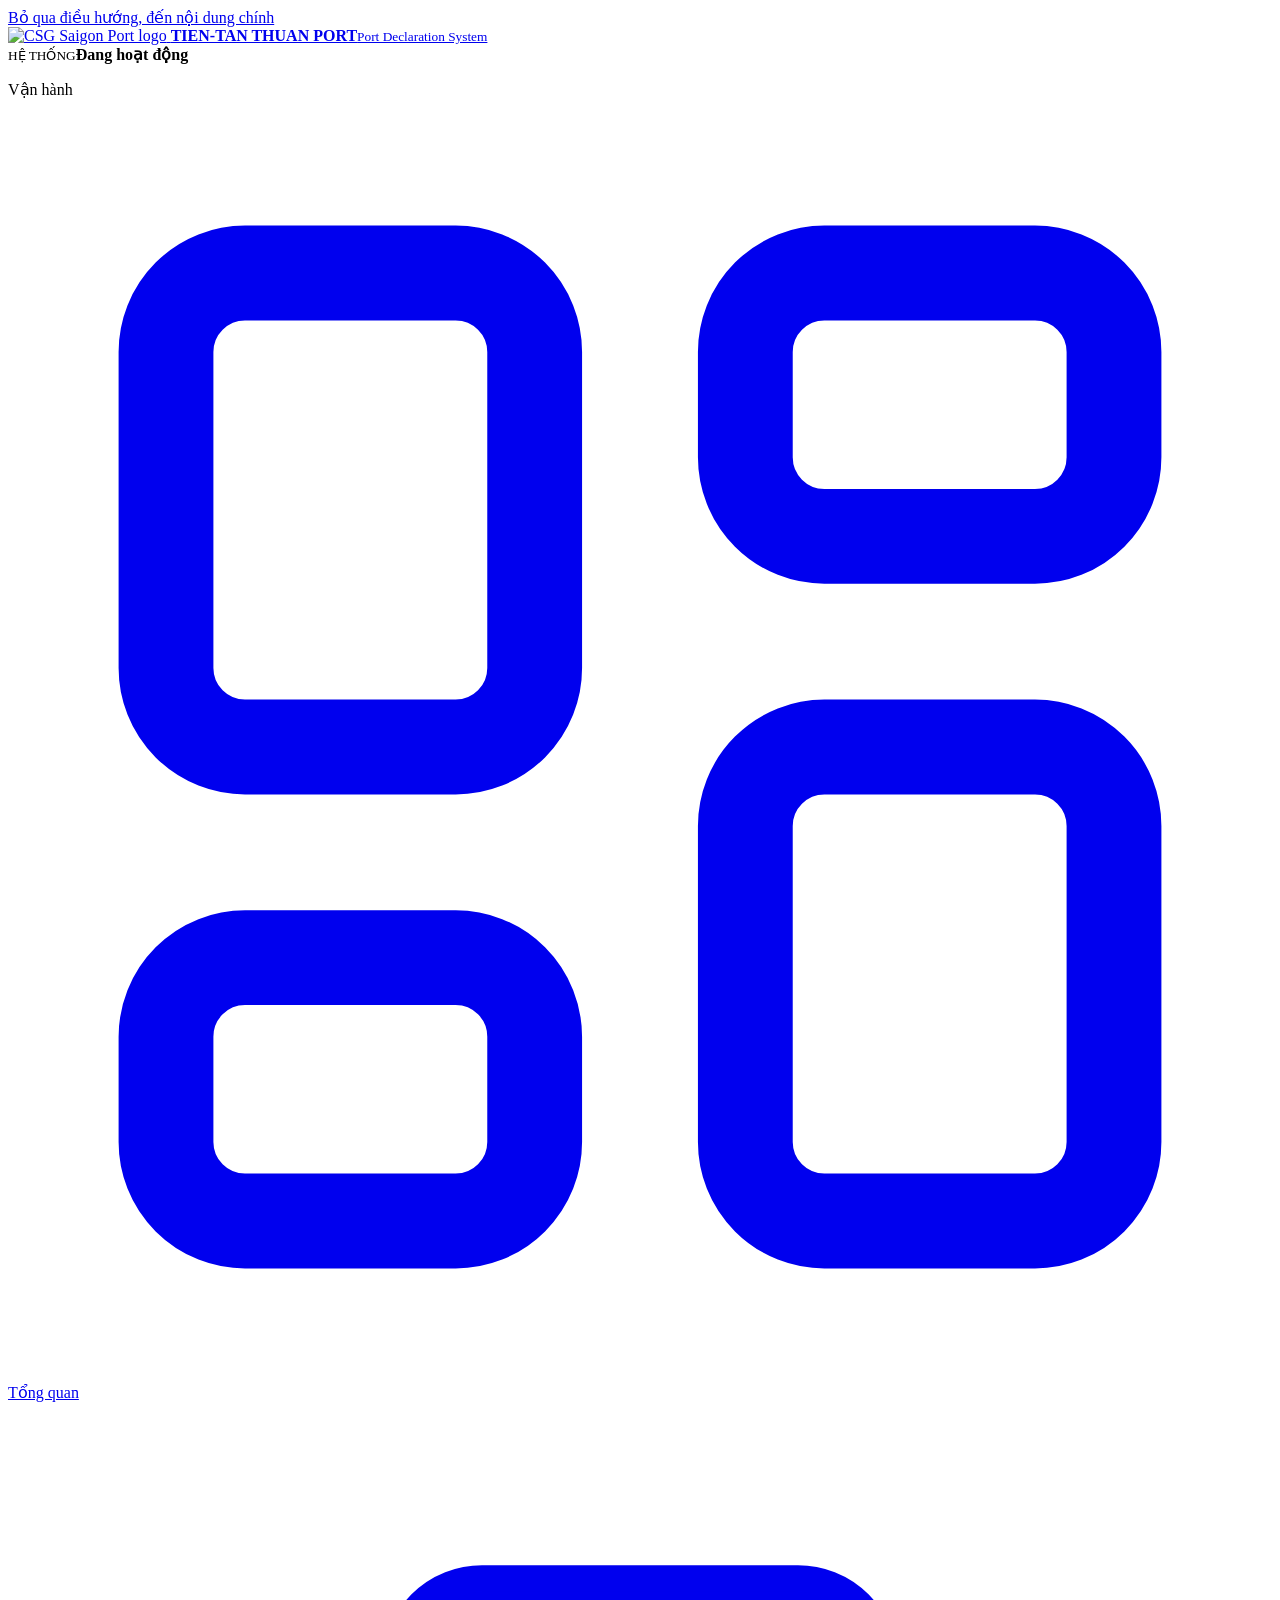
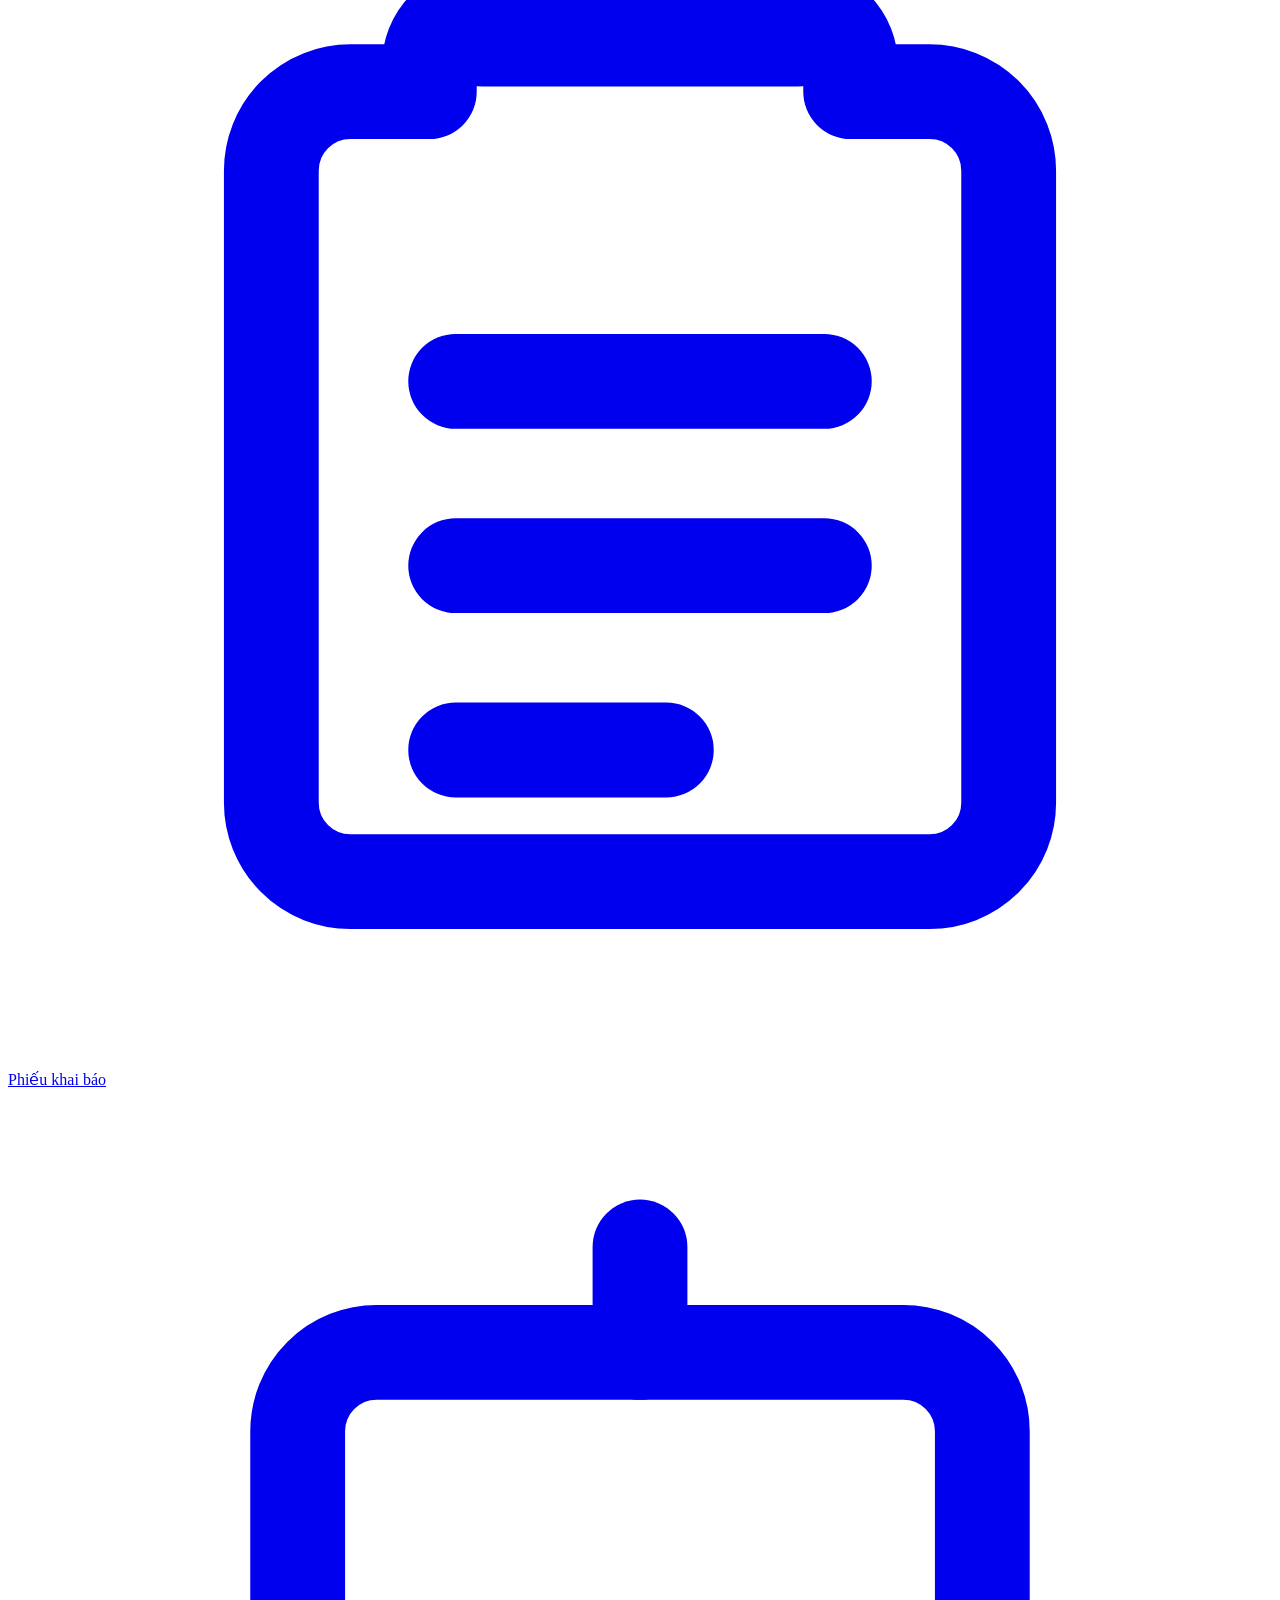
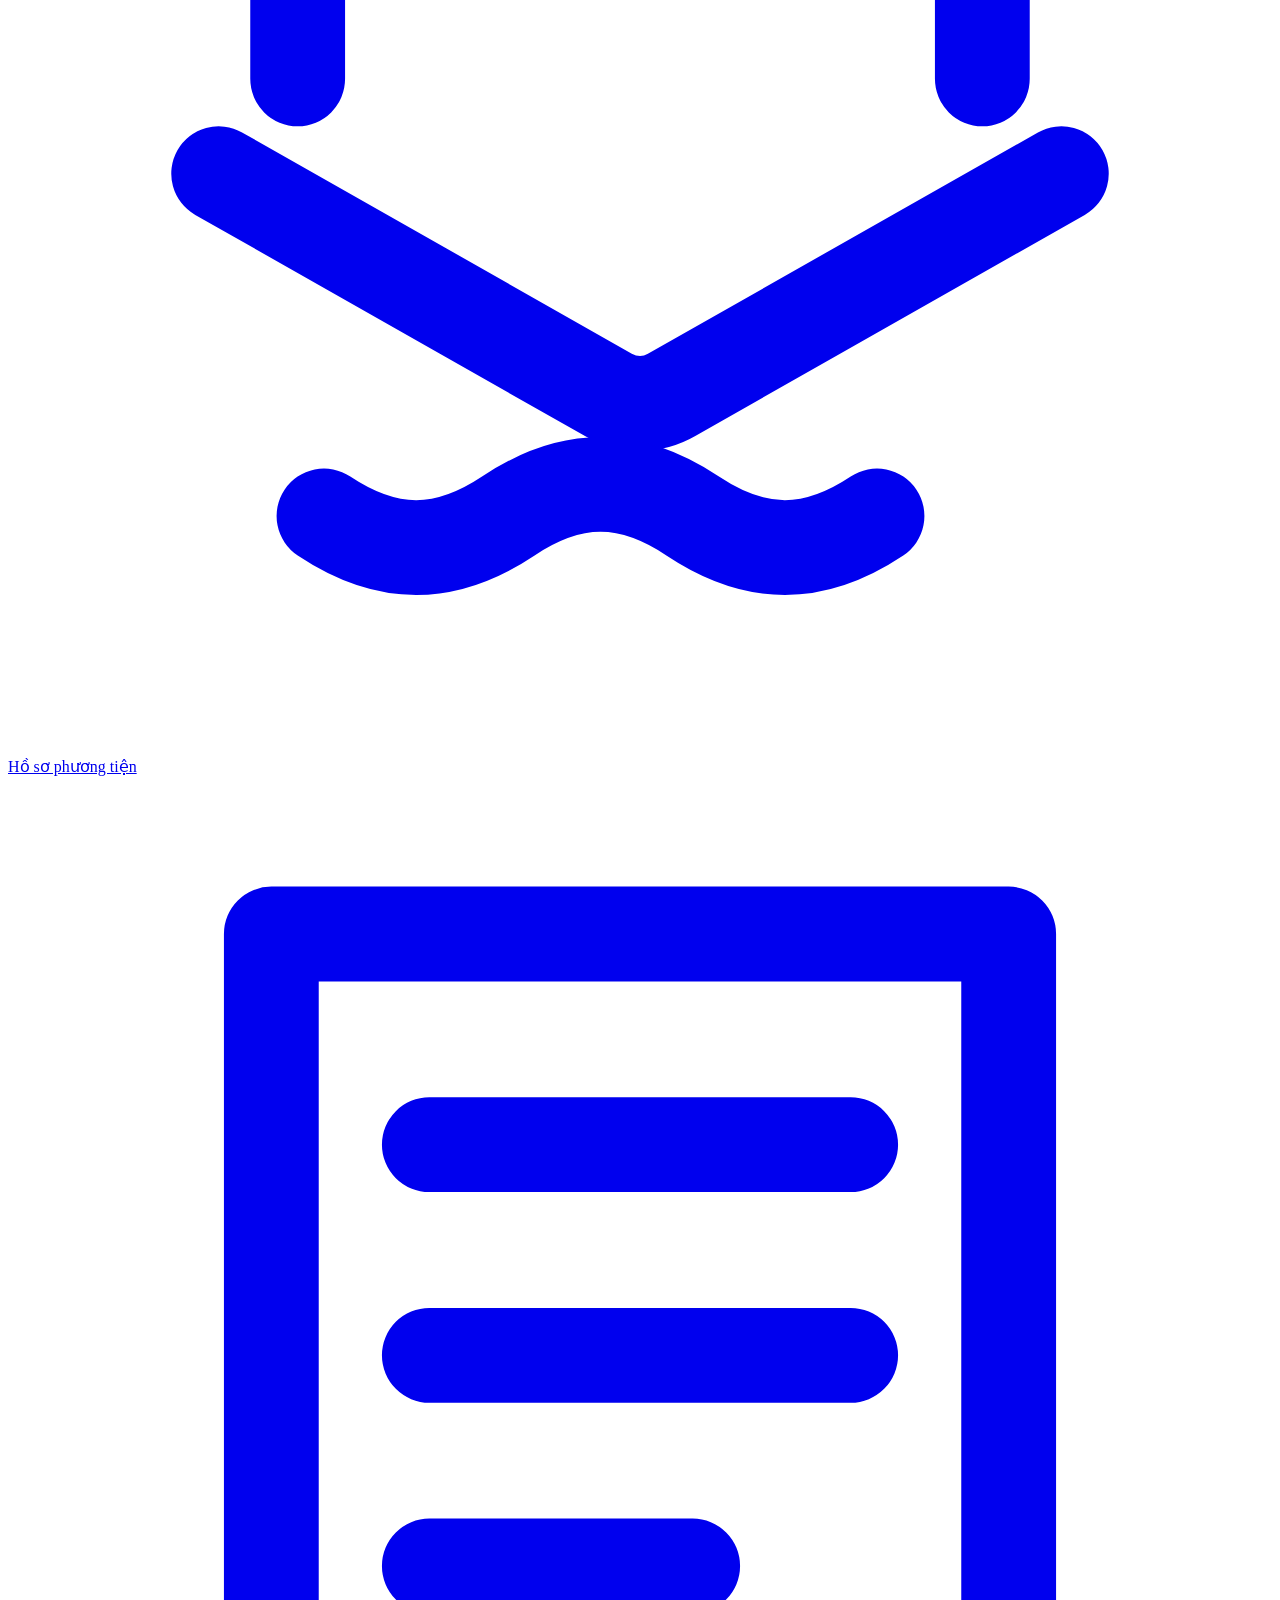
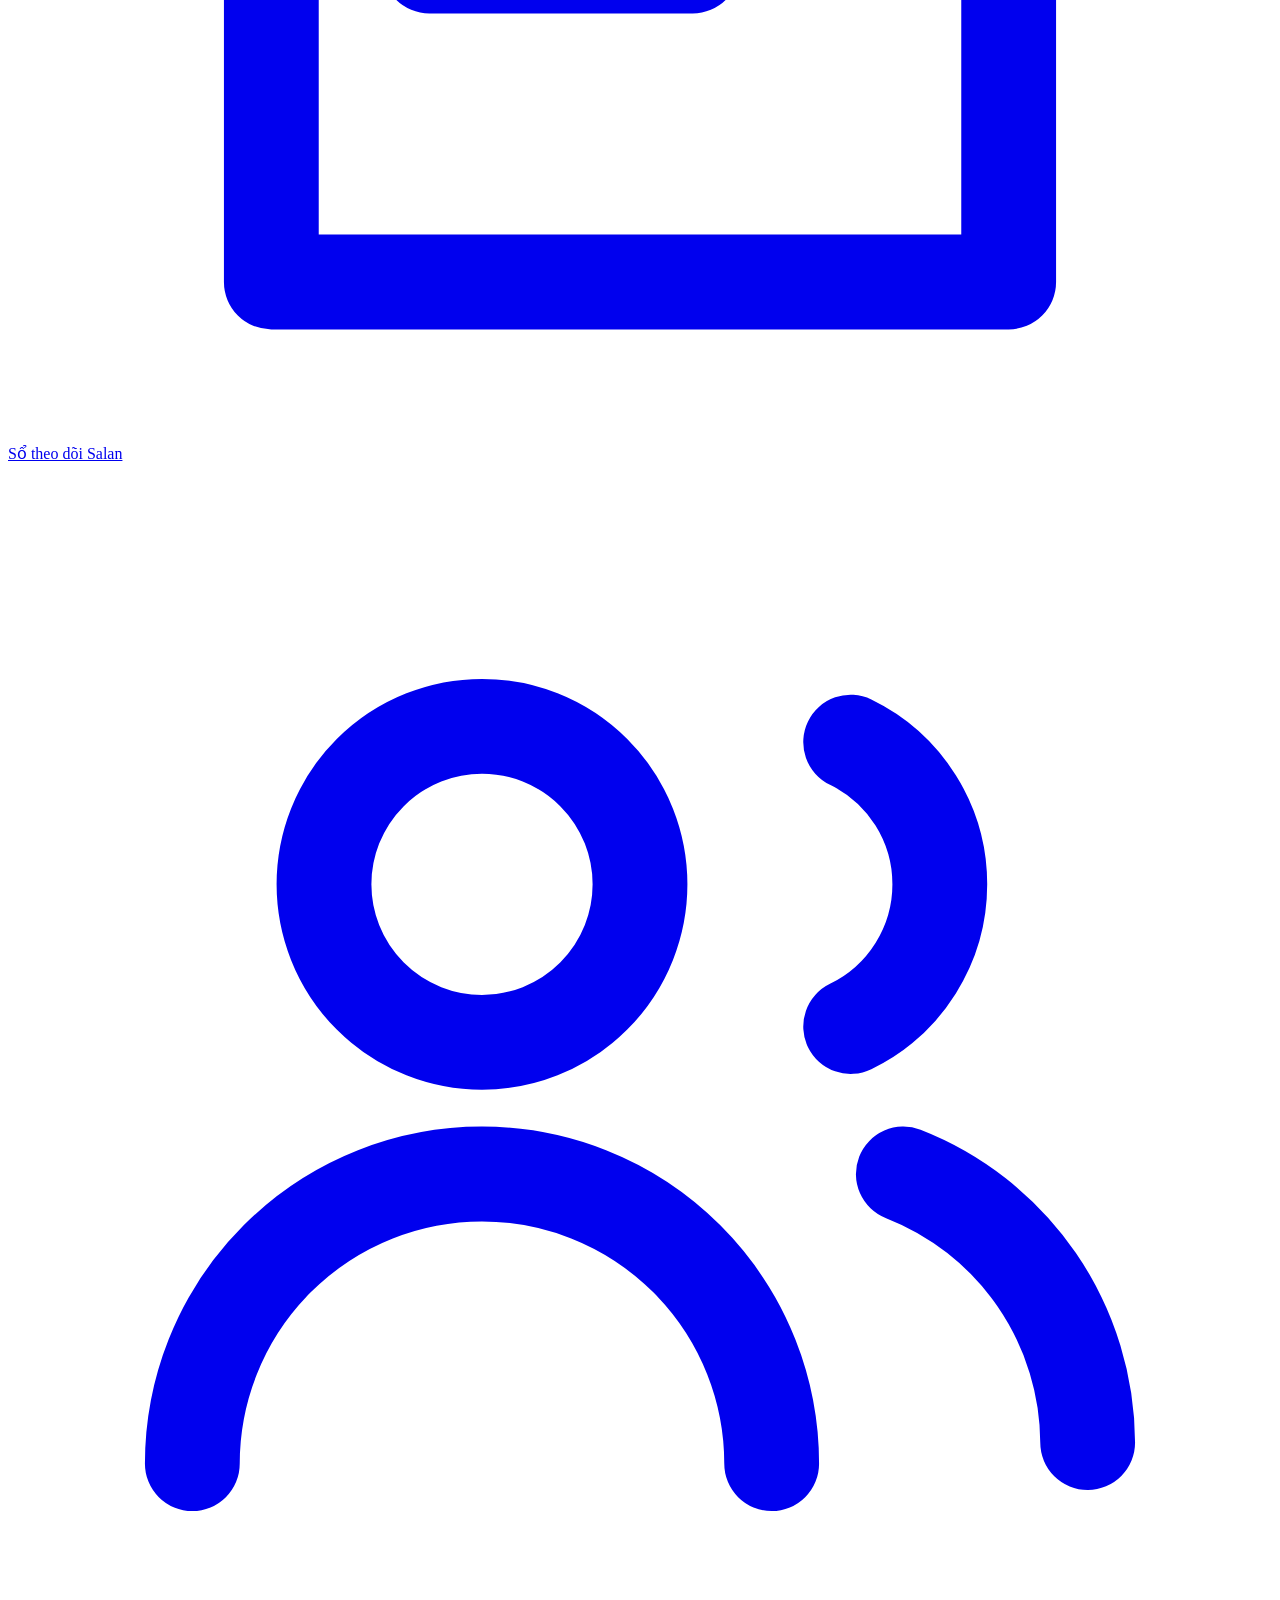
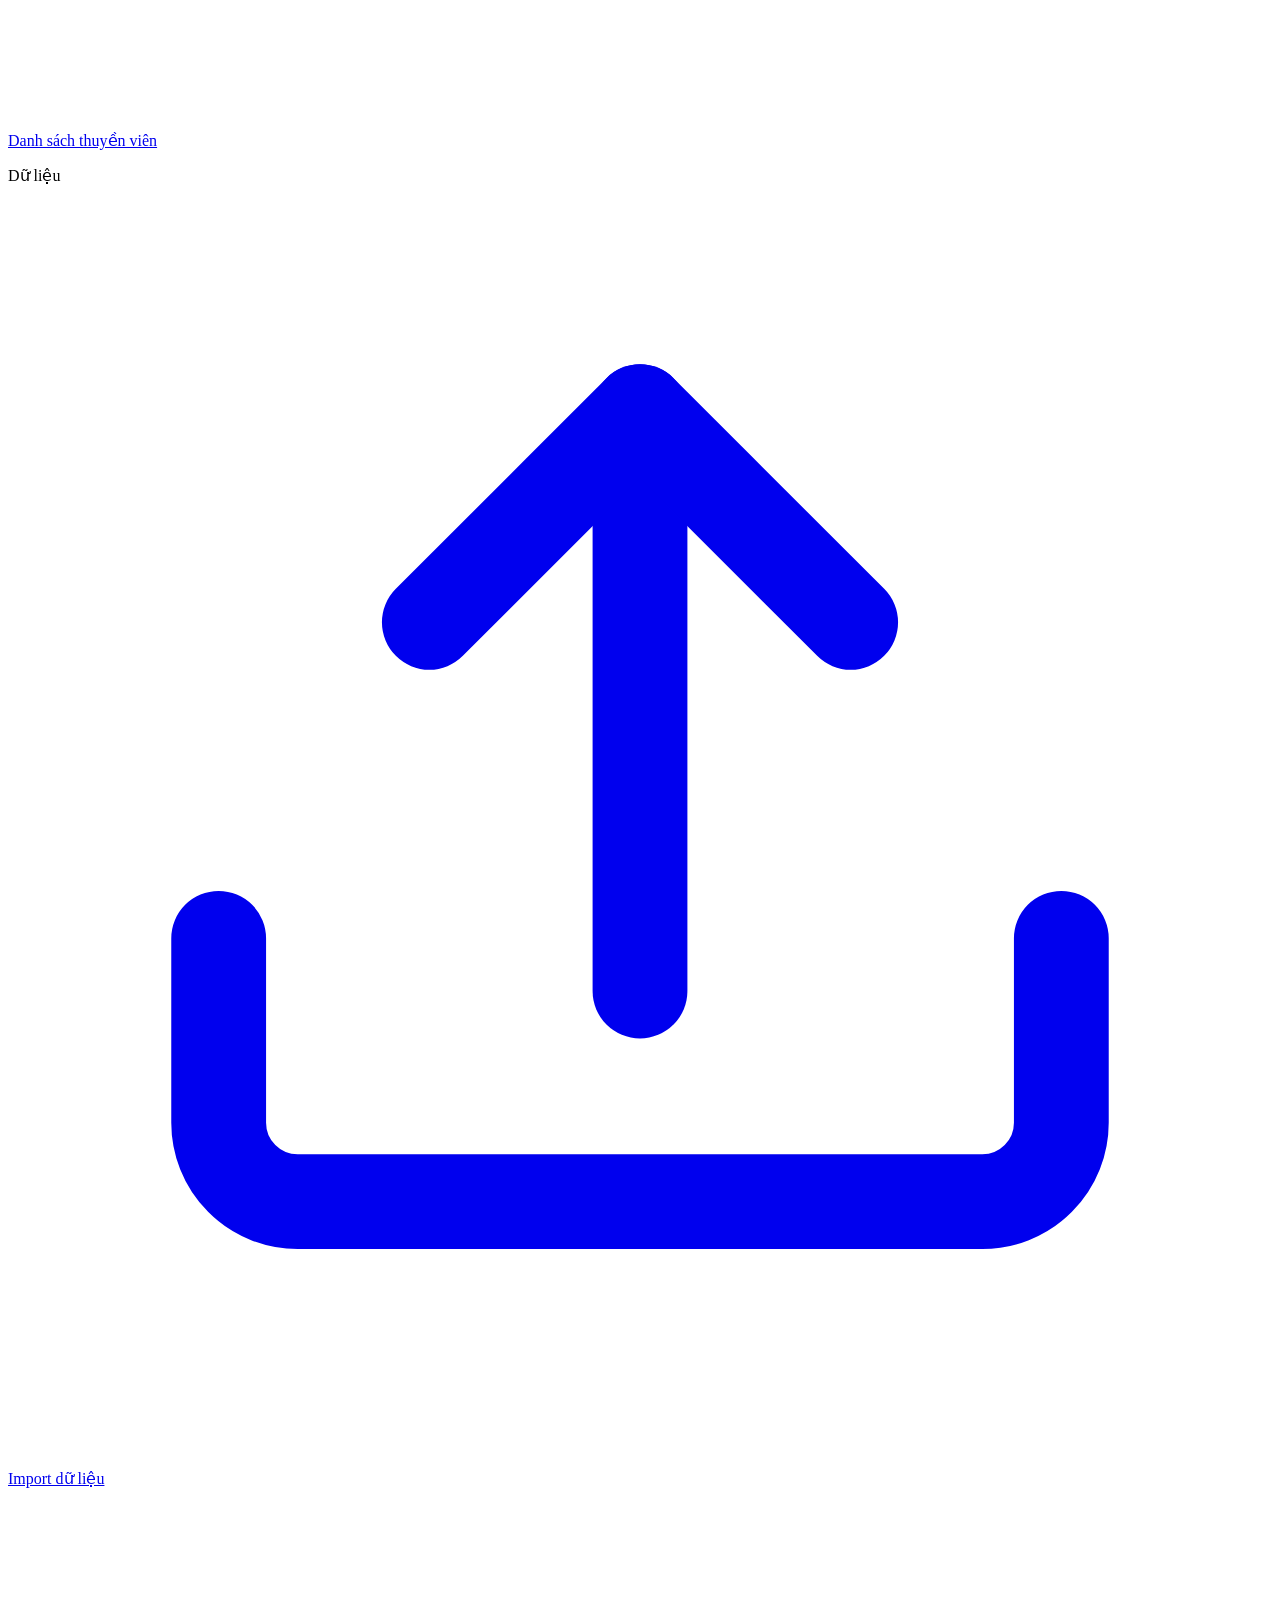
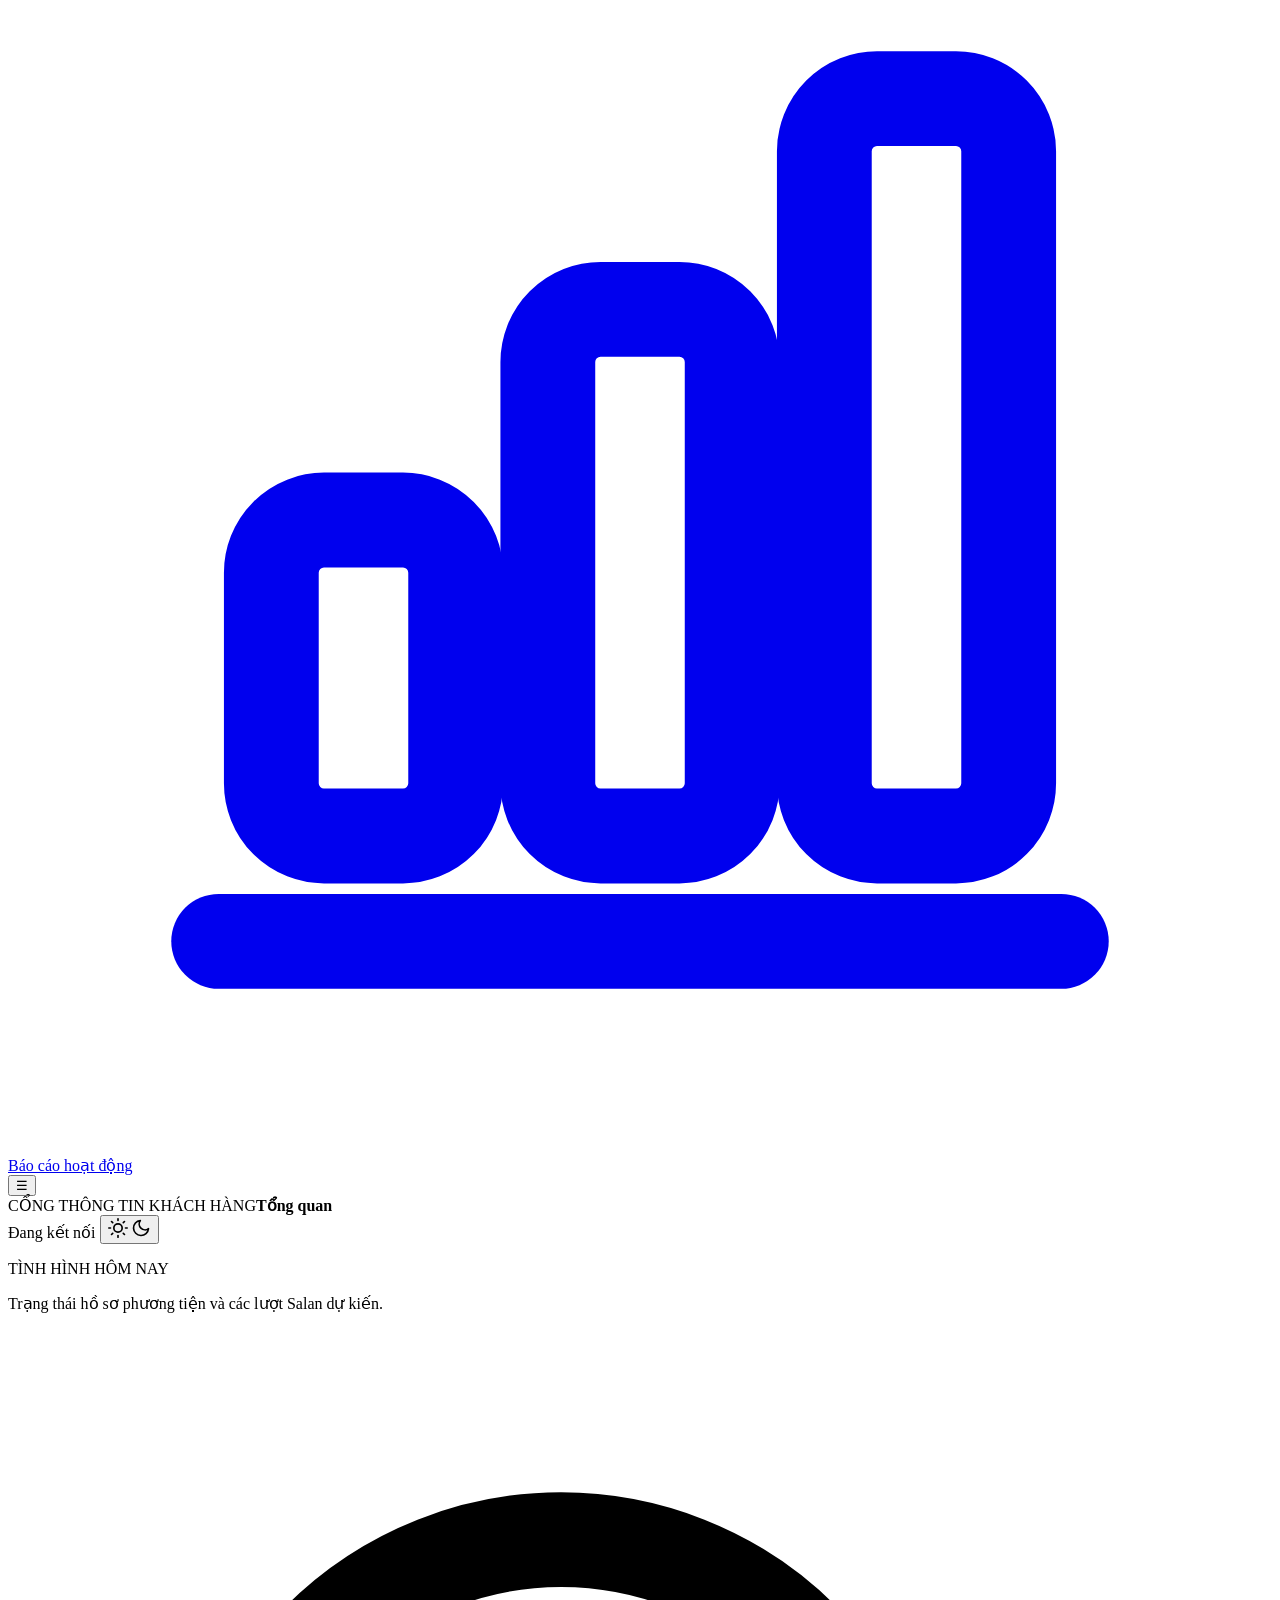
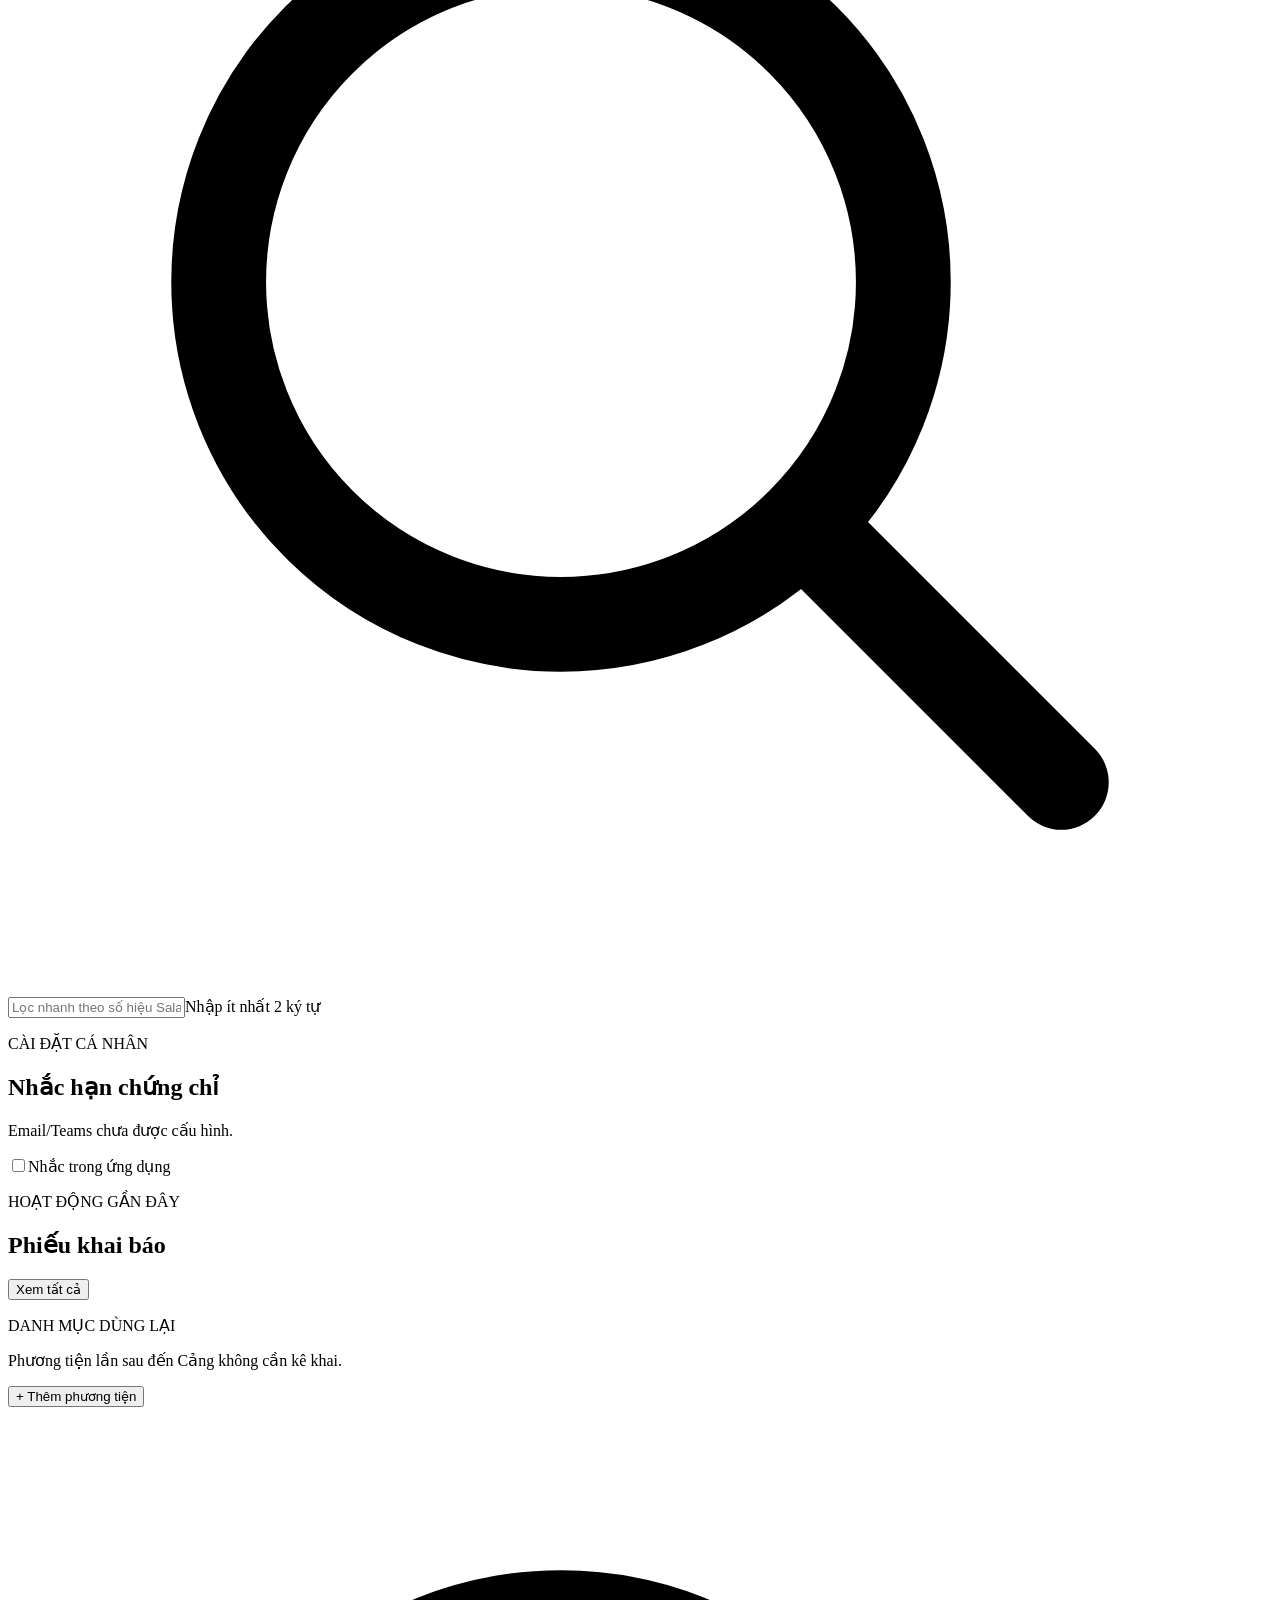
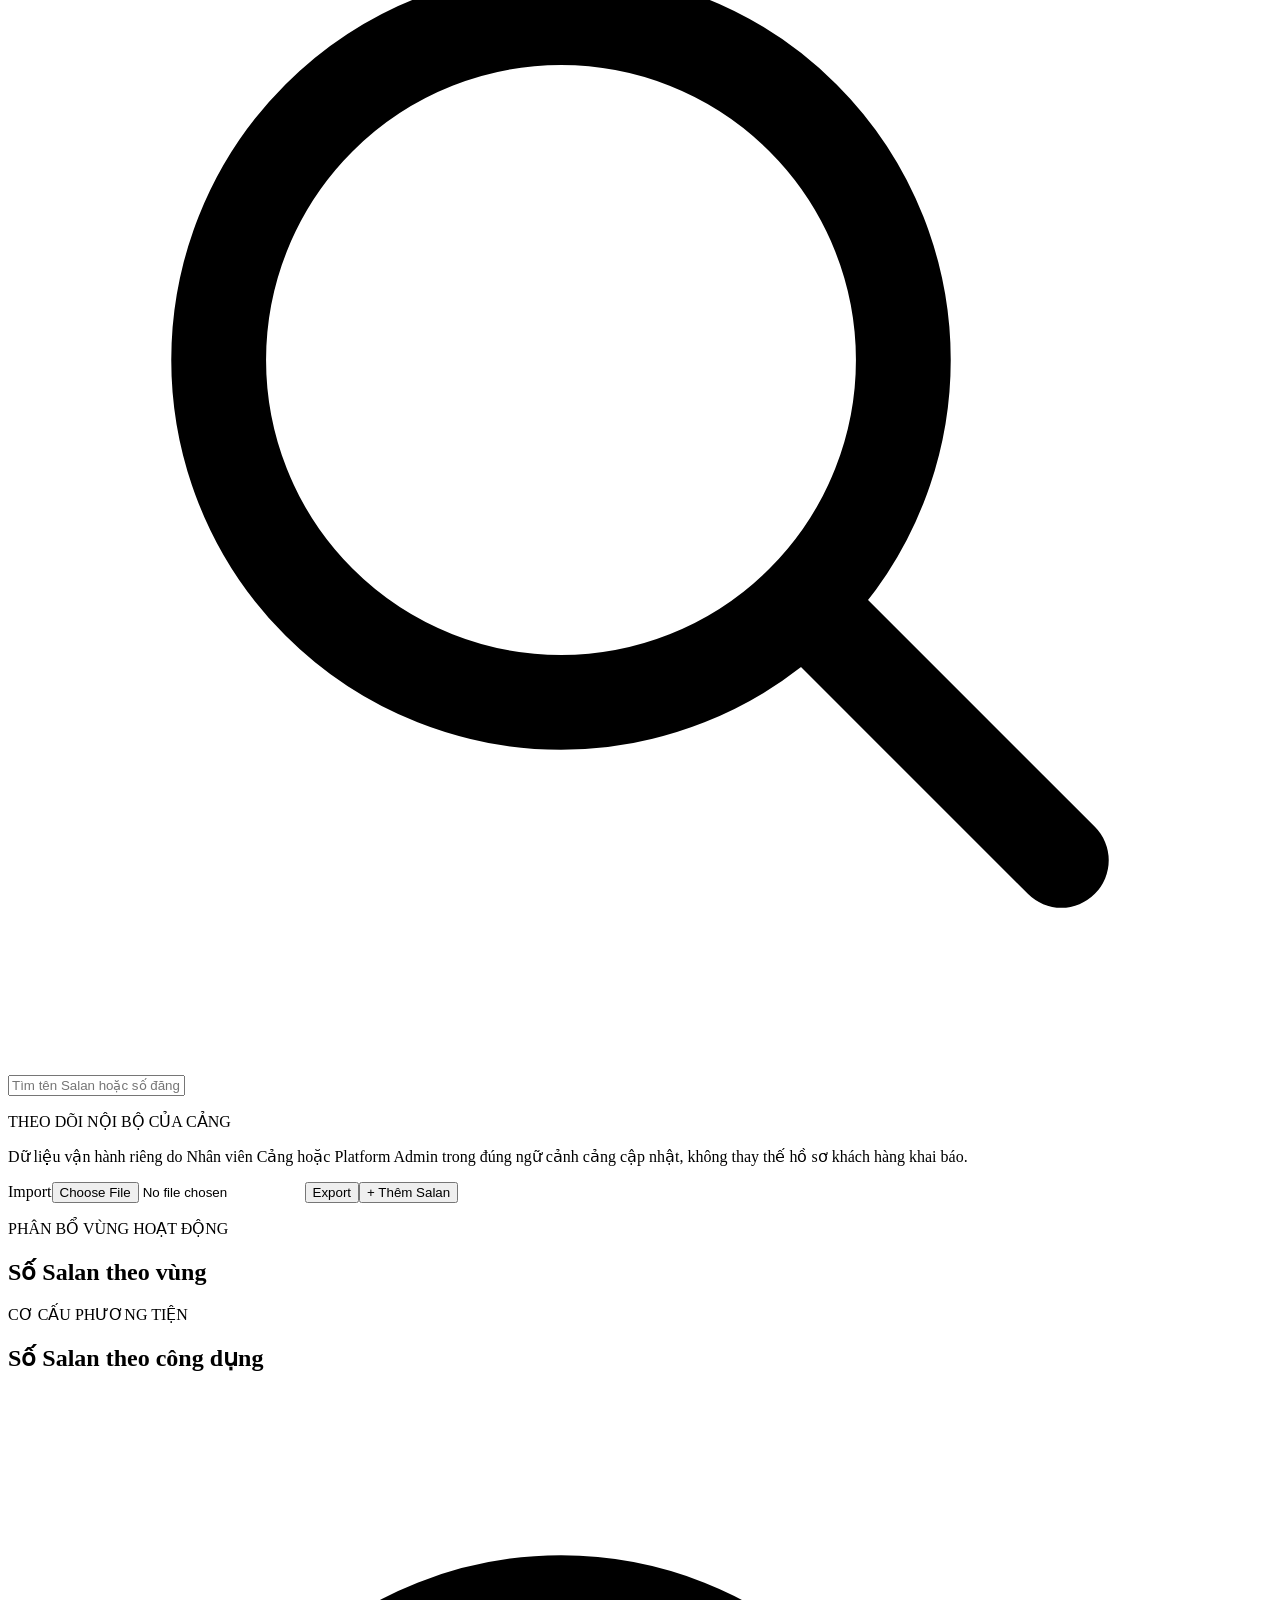
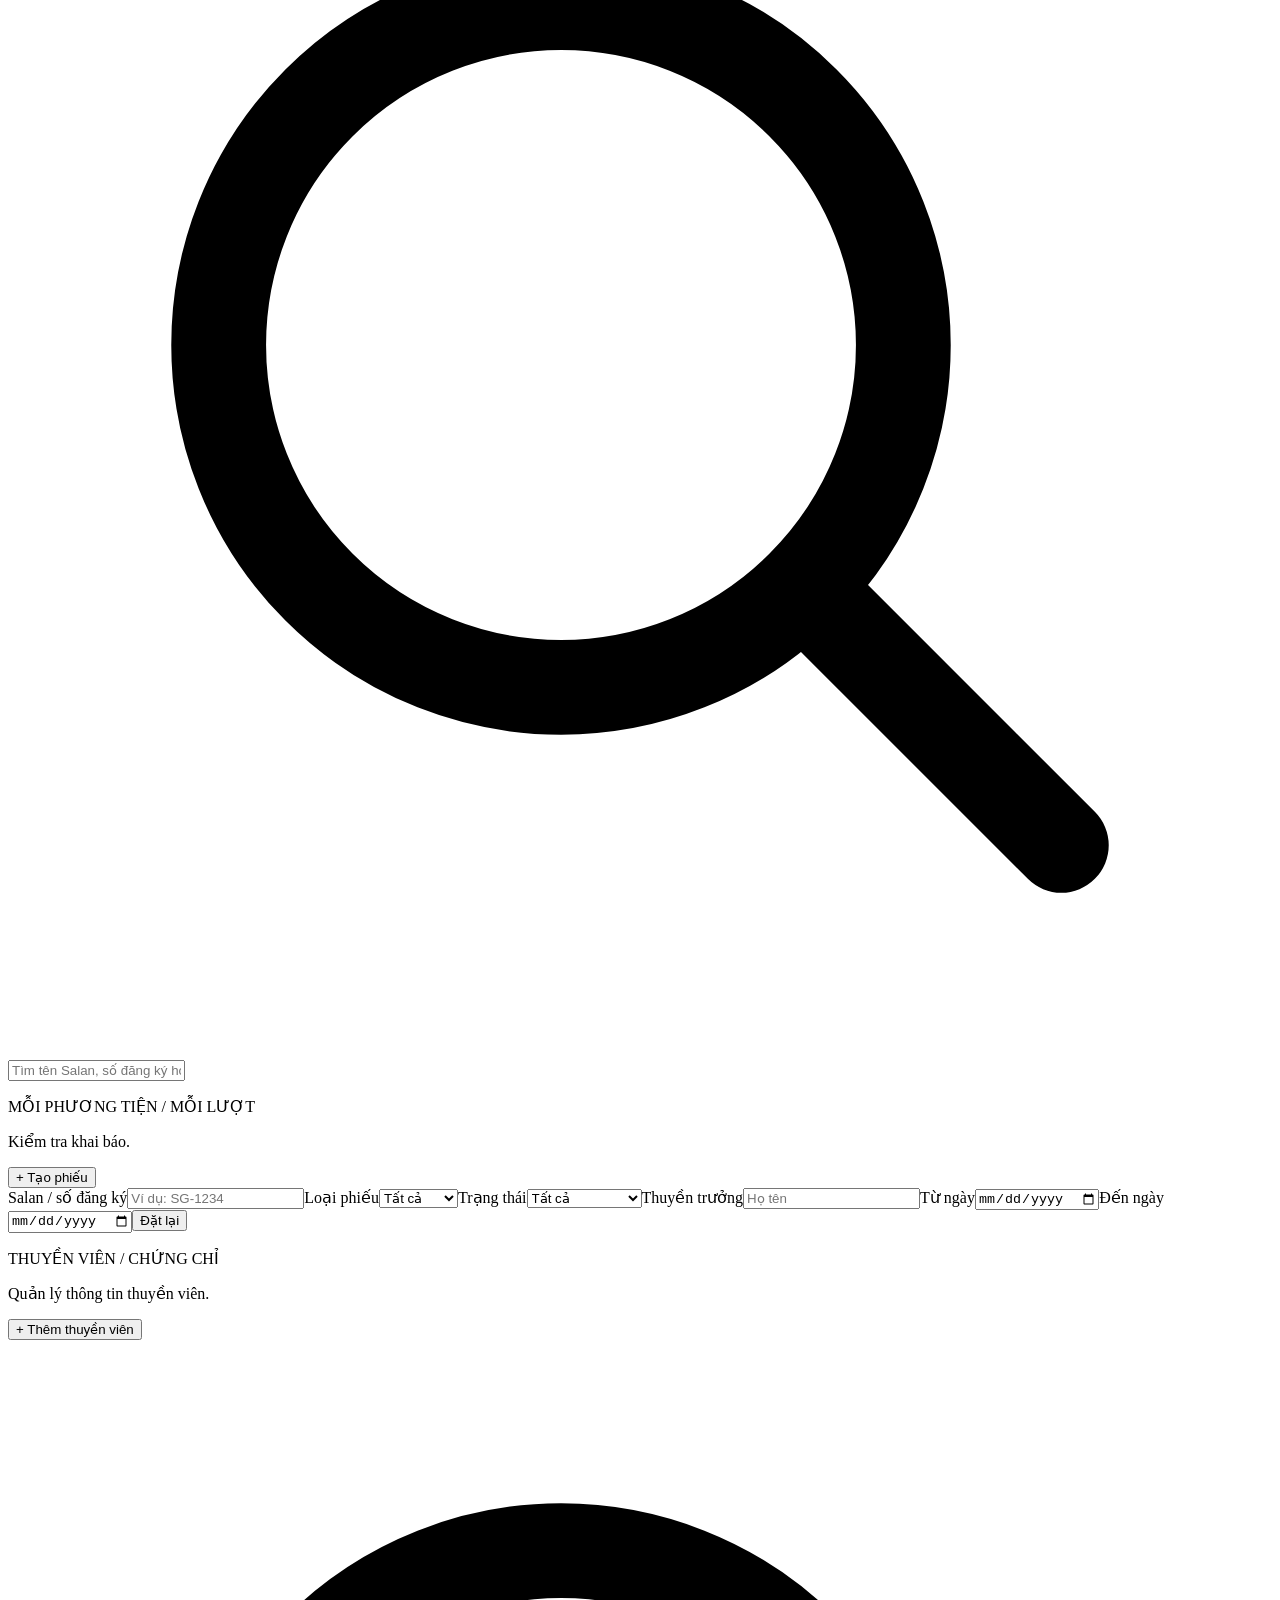
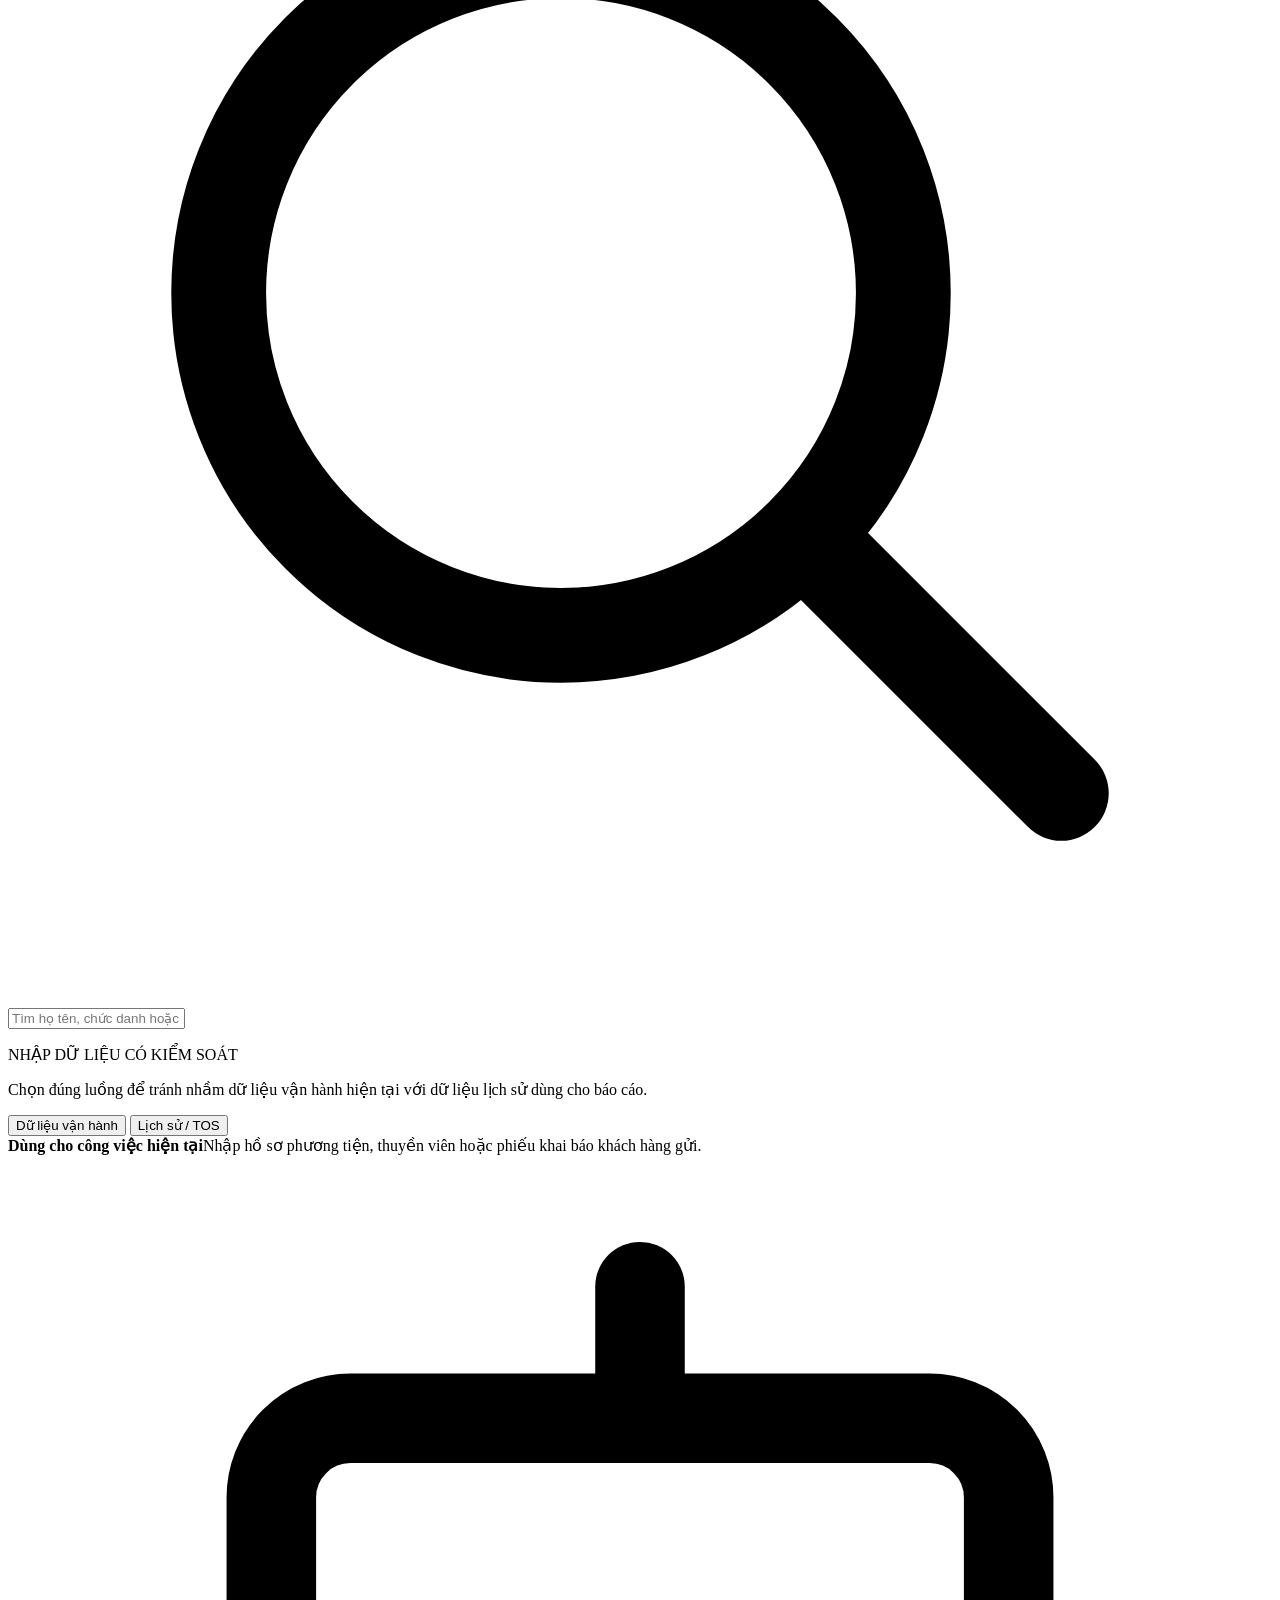
==== frontend/index.html @ 5e0cb056 "feat: reconcile historical imports and export TOS PL03" ====
<!doctype html>
<html lang="vi" data-theme="dark" data-accent="teal">
<head>
  <meta charset="utf-8">
  <meta name="viewport" content="width=device-width, initial-scale=1">
  <meta name="description" content="Port Declaration System - TIEN-TAN THUAN PORT">
  <title>Port Declaration System | TIEN-TAN THUAN PORT</title>
  <link rel="preconnect" href="https://fonts.googleapis.com">
  <link rel="preconnect" href="https://fonts.gstatic.com" crossorigin>
  <link href="https://fonts.googleapis.com/css2?family=Inter:wght@400;500;600;700&display=swap" rel="stylesheet">
  <link rel="stylesheet" href="/styles.css?v=1.6.0">
</head>
<body>
  <a class="skip-link" href="#main-content">Bỏ qua điều hướng, đến nội dung chính</a>
  <div class="app-shell">
    <aside class="sidebar" aria-label="Điều hướng chính">
      <a class="brand" href="#dashboard" aria-label="Về tổng quan TIEN-TAN THUAN PORT">
        <span class="brand-logo-frame"><img src="/assets/csg-logo.jpg" alt="CSG Saigon Port logo"></span>
        <span class="brand-copy"><strong>TIEN-TAN THUAN PORT</strong><small>Port Declaration System</small></span>
      </a>
      <div class="workspace-chip"><span class="status-dot"></span><span><small>HỆ THỐNG</small><strong>Đang hoạt động</strong></span></div>
      <nav class="primary-nav">
        <p class="nav-label">Vận hành</p>
        <a href="#dashboard" data-route="dashboard"><span><svg viewBox="0 0 24 24" fill="none" stroke="currentColor" stroke-width="1.8" stroke-linecap="round" stroke-linejoin="round" aria-hidden="true"><rect x="3" y="3" width="7" height="9" rx="1.5"></rect><rect x="14" y="3" width="7" height="5" rx="1.5"></rect><rect x="14" y="12" width="7" height="9" rx="1.5"></rect><rect x="3" y="16" width="7" height="5" rx="1.5"></rect></svg></span>Tổng quan</a>
        <a href="#declarations" data-route="declarations"><span><svg viewBox="0 0 24 24" fill="none" stroke="currentColor" stroke-width="1.8" stroke-linecap="round" stroke-linejoin="round" aria-hidden="true"><path d="M9 4h6a1 1 0 0 1 1 1v.5h1.5A1.5 1.5 0 0 1 19 7v12a1.5 1.5 0 0 1-1.5 1.5h-11A1.5 1.5 0 0 1 5 19V7a1.5 1.5 0 0 1 1.5-1.5H8V5a1 1 0 0 1 1-1z"></path><path d="M9 4.5h6"></path><path d="M8.5 11h7M8.5 14.5h7M8.5 18h4"></path></svg></span>Phiếu khai báo</a>
        <a href="#vessels" data-route="vessels"><span><svg viewBox="0 0 24 24" fill="none" stroke="currentColor" stroke-width="1.8" stroke-linecap="round" stroke-linejoin="round" aria-hidden="true"><path d="M4 13l7.4 4.2a1.2 1.2 0 0 0 1.2 0L20 13"></path><path d="M5.5 11.2V6.5a1.5 1.5 0 0 1 1.5-1.5h10a1.5 1.5 0 0 1 1.5 1.5v4.7"></path><path d="M12 5V3"></path><path d="M6 19.5c1.2.8 2.3.8 3.5 0s2.3-.8 3.5 0 2.3.8 3.5 0"></path></svg></span>Hồ sơ phương tiện</a>
        <a href="#port-register" data-route="port-register"><span><svg viewBox="0 0 24 24" fill="none" stroke="currentColor" stroke-width="1.8" stroke-linecap="round" stroke-linejoin="round" aria-hidden="true"><path d="M5 3h14v18H5z"></path><path d="M8 7h8M8 11h8M8 15h5"></path></svg></span>Sổ theo dõi Salan</a>
        <a href="#crew" data-route="crew"><span><svg viewBox="0 0 24 24" fill="none" stroke="currentColor" stroke-width="1.8" stroke-linecap="round" stroke-linejoin="round" aria-hidden="true"><circle cx="9" cy="8" r="3"></circle><path d="M3.5 19a5.5 5.5 0 0 1 11 0"></path><path d="M16 5.3a3 3 0 0 1 0 5.4"></path><path d="M17 13.5a5.5 5.5 0 0 1 3.5 5.1"></path></svg></span>Danh sách thuyền viên</a>
      </nav>
      <nav class="data-nav" aria-label="Dữ liệu và báo cáo">
        <p class="nav-label">Dữ liệu</p>
        <a href="#import" data-route="import"><span><svg viewBox="0 0 24 24" fill="none" stroke="currentColor" stroke-width="1.8" stroke-linecap="round" stroke-linejoin="round" aria-hidden="true"><path d="M12 15V4"></path><path d="M8 8l4-4 4 4"></path><path d="M4 14v3.5A1.5 1.5 0 0 0 5.5 19h13a1.5 1.5 0 0 0 1.5-1.5V14"></path></svg></span>Import dữ liệu</a>
        <a href="#reports" data-route="reports"><span><svg viewBox="0 0 24 24" fill="none" stroke="currentColor" stroke-width="1.8" stroke-linecap="round" stroke-linejoin="round" aria-hidden="true"><path d="M4 20h16"></path><rect x="5" y="12" width="3.5" height="6" rx="1"></rect><rect x="10.25" y="8" width="3.5" height="10" rx="1"></rect><rect x="15.5" y="4" width="3.5" height="14" rx="1"></rect></svg></span>Báo cáo hoạt động</a>
      </nav>
      <section id="sidebar-unit-context" class="sidebar-unit-context" hidden>
        <button id="reporting-unit-trigger" class="reporting-unit-trigger" type="button" aria-expanded="false" aria-controls="reporting-unit-menu">
          <span class="reporting-unit-icon" aria-hidden="true"><svg viewBox="0 0 24 24" fill="none" stroke="currentColor" stroke-width="1.8" stroke-linecap="round" stroke-linejoin="round"><path d="M4 20h16M6 20V9l6-5 6 5v11"></path><path d="M9 20v-6h6v6"></path></svg></span>
          <span class="reporting-unit-copy"><strong id="active-reporting-unit">Chưa chọn</strong></span>
          <span class="reporting-unit-chevron" aria-hidden="true">⌄</span>
        </button>
        <div id="reporting-unit-menu" class="reporting-unit-menu" role="menu" aria-label="Các đơn vị báo cáo" hidden></div>
      </section>
      <div class="sidebar-footer">
        <div class="sidebar-user">
          <div id="user-display" class="sidebar-user-name"></div>
          <button id="logout-button" class="ghost-button sidebar-logout" style="display: none;">Đăng xuất</button>
        </div>
      </div>
    </aside>

    <div class="main-column">
      <header class="topbar">
        <button id="menu-toggle" class="icon-button mobile-only" aria-label="Mở menu">☰</button>
        <div><span class="eyebrow">CỔNG THÔNG TIN KHÁCH HÀNG</span><strong id="page-context" role="status" aria-live="polite">Tổng quan</strong></div>
        <div class="topbar-actions">
          <span id="api-state" class="state-badge pending">Đang kết nối</span>
          <button id="theme-toggle" class="icon-button theme-btn" type="button" aria-label="Toggle theme" title="Chuyển giao diện">
            <svg class="sun-icon" viewBox="0 0 24 24" width="20" height="20" fill="none" stroke="currentColor" stroke-width="2" stroke-linecap="round" stroke-linejoin="round"><circle cx="12" cy="12" r="5"></circle><line x1="12" y1="1" x2="12" y2="3"></line><line x1="12" y1="21" x2="12" y2="23"></line><line x1="4.22" y1="4.22" x2="5.64" y2="5.64"></line><line x1="18.36" y1="18.36" x2="19.78" y2="19.78"></line><line x1="1" y1="12" x2="3" y2="12"></line><line x1="21" y1="12" x2="23" y2="12"></line><line x1="4.22" y1="19.78" x2="5.64" y2="18.36"></line><line x1="18.36" y1="5.64" x2="19.78" y2="4.22"></line></svg>
            <svg class="moon-icon" viewBox="0 0 24 24" width="20" height="20" fill="none" stroke="currentColor" stroke-width="2" stroke-linecap="round" stroke-linejoin="round"><path d="M21 12.79A9 9 0 1 1 11.21 3 7 7 0 0 0 21 12.79z"></path></svg>
          </button>
        </div>
      </header>

      <main id="main-content" tabindex="-1" aria-busy="false">
        <section id="reporting-unit-required" class="panel tenant-context-notice" role="status" hidden>
          <p class="eyebrow">PHẠM VI VẬN HÀNH</p>
          <h2>Chọn cảng trước khi làm việc</h2>
          <p>Chưa có đơn vị đang thao tác.</p>
        </section>
        <section class="page active" data-page="dashboard">
          <div class="page-heading"><div><p class="eyebrow">TÌNH HÌNH HÔM NAY</p><p>Trạng thái hồ sơ phương tiện và các lượt Salan dự kiến.</p></div></div>
          <section class="dashboard-search panel"><label class="search"><span><svg viewBox="0 0 24 24" fill="none" stroke="currentColor" stroke-width="1.8" stroke-linecap="round" stroke-linejoin="round" aria-hidden="true"><circle cx="10.5" cy="10.5" r="6.5"></circle><path d="M20 20l-4.8-4.8"></path></svg></span><input id="dashboard-vessel-search" placeholder="Lọc nhanh theo số hiệu Salan"></label><span class="muted">Nhập ít nhất 2 ký tự</span></section>
          <div id="dashboard-search-results" class="search-card-grid"></div>
          <div id="stats" class="stat-grid" aria-live="polite"></div>
          <section id="demo-data-notice" class="demo-data-notice" role="status" hidden><strong>Dữ liệu minh họa</strong><span>Đây là dữ liệu mẫu để kiểm tra giao diện. Hệ thống sẽ tự gỡ toàn bộ dữ liệu này khi bạn tạo hoặc import phương tiện thực tế đầu tiên.</span></section>
          <section class="panel preference-panel"><div><p class="eyebrow">CÀI ĐẶT CÁ NHÂN</p><h2>Nhắc hạn chứng chỉ</h2><p>Email/Teams chưa được cấu hình.</p></div><label class="toggle-label"><input id="in-app-certificate-reminders" type="checkbox"><span>Nhắc trong ứng dụng</span></label></section>
          <div id="certificate-reminder" class="warning-strip" role="status" aria-live="polite" hidden></div>
          <section id="attention-queue" class="panel attention-queue" hidden><div class="panel-header"><div><p class="eyebrow">CẦN CHÚ Ý</p><h2 id="attention-title">Hàng đợi xử lý</h2></div><button id="attention-open-list" class="soft-button" type="button">Mở danh sách</button></div><div id="attention-content" class="attention-list"></div></section>
          <section id="admin-operations" class="panel" hidden><div class="panel-header"><div><p class="eyebrow">QUẢN TRỊ</p><h2>Tình hình vận hành</h2></div></div><div id="admin-operations-content" class="stat-grid"></div></section>
          <section id="admin-backup" class="panel" hidden><div class="panel-header"><div><p class="eyebrow">QUẢN TRỊ</p><h2>Sao lưu dữ liệu</h2><p>Tạo bản sao lưu SQLite ngay từ trình duyệt.</p></div><button id="trigger-backup" type="button" class="primary-button">Backup ngay</button></div><div id="backup-history" class="table-wrap"></div></section>
          <div class="content-grid">
            <section class="panel"><div class="panel-header"><div><p class="eyebrow">HOẠT ĐỘNG GẦN ĐÂY</p><h2>Phiếu khai báo</h2></div><button class="soft-button" data-route-link="declarations">Xem tất cả</button></div><div id="recent-table" class="table-wrap"></div></section>
          </div>
        </section>

        <section class="page" data-page="vessels">
          <div class="page-heading"><div><p class="eyebrow">DANH MỤC DÙNG LẠI</p><p>Phương tiện lần sau đến Cảng không cần kê khai.</p></div><button class="primary-button" id="add-vessel">+ Thêm phương tiện</button></div>
          <section class="panel"><div class="filter-bar"><label class="search"><span><svg viewBox="0 0 24 24" fill="none" stroke="currentColor" stroke-width="1.8" stroke-linecap="round" stroke-linejoin="round" aria-hidden="true"><circle cx="10.5" cy="10.5" r="6.5"></circle><path d="M20 20l-4.8-4.8"></path></svg></span><input id="vessel-search" placeholder="Tìm tên Salan hoặc số đăng ký"></label><span id="vessel-count" class="muted"></span></div><div id="vessel-table" class="table-wrap"></div><div id="vessel-pagination" class="pagination" aria-label="Phân trang hồ sơ phương tiện"></div></section>
        </section>

        <section class="page" data-page="port-register">
          <div class="page-heading"><div><p class="eyebrow">THEO DÕI NỘI BỘ CỦA CẢNG</p><p>Dữ liệu vận hành riêng do Nhân viên Cảng hoặc Platform Admin trong đúng ngữ cảnh cảng cập nhật, không thay thế hồ sơ khách hàng khai báo.</p></div><div class="panel-actions"><label class="file-button port-import-button">Import<input type="file" id="import-port-register" accept=".xlsx"></label><button class="outline-button" id="export-port-register">Export</button><button class="primary-button" id="add-port-vessel">+ Thêm Salan</button></div></div>
          <div id="port-register-stats" class="stat-grid port-register-stats"></div>
          <div class="port-register-dashboard"><section class="panel"><div class="panel-header"><div><p class="eyebrow">PHÂN BỔ VÙNG HOẠT ĐỘNG</p><h2>Số Salan theo vùng</h2></div></div><div id="port-register-by-area" class="summary-bars"></div></section><section class="panel"><div class="panel-header"><div><p class="eyebrow">CƠ CẤU PHƯƠNG TIỆN</p><h2>Số Salan theo công dụng</h2></div></div><div id="port-register-by-type" class="summary-bars"></div></section></div>
          <section class="panel"><div class="filter-bar"><label class="search"><span><svg viewBox="0 0 24 24" fill="none" stroke="currentColor" stroke-width="1.8" stroke-linecap="round" stroke-linejoin="round" aria-hidden="true"><circle cx="10.5" cy="10.5" r="6.5"></circle><path d="M20 20l-4.8-4.8"></path></svg></span><input id="port-register-search" placeholder="Tìm tên Salan, số đăng ký hoặc thuyền trưởng"></label><div class="port-register-list-meta"><span id="port-register-selection" class="muted" hidden></span><button id="remove-selected-port-vessels" class="table-icon-button danger-icon" type="button" title="Gỡ các dòng đã chọn khỏi sổ theo dõi" aria-label="Gỡ các dòng đã chọn khỏi sổ theo dõi" hidden><svg viewBox="0 0 24 24" fill="none" stroke="currentColor" stroke-width="1.8" stroke-linecap="round" stroke-linejoin="round" aria-hidden="true"><path d="M3 6h18"></path><path d="M8 6V4h8v2"></path><path d="M19 6l-1 14H6L5 6"></path><path d="M10 11v5M14 11v5"></path></svg></button><span id="port-register-count" class="muted"></span></div></div><div id="port-register-table" class="table-wrap port-register-wrap"></div><div id="port-register-pagination" class="pagination" aria-label="Phân trang sổ theo dõi Salan"></div></section>
        </section>

        <section class="page" data-page="declarations">
          <div class="page-heading"><div><p class="eyebrow">MỖI PHƯƠNG TIỆN / MỖI LƯỢT</p><p>Kiểm tra khai báo.</p></div><button class="primary-button" data-action="new-declaration">+ Tạo phiếu</button></div>
          <section class="panel advanced-filter"><label>Salan / số đăng ký<input id="declaration-search" placeholder="Ví dụ: SG-1234"></label><label>Loại phiếu<select id="movement-filter"><option value="">Tất cả</option><option value="ARRIVAL">Vào cảng</option><option value="DEPARTURE">Rời cảng</option></select></label><label>Trạng thái<select id="workflow-filter"><option value="">Tất cả</option><option value="PENDING_REVIEW">Chờ Cảng xử lý</option><option value="CHANGES_REQUESTED">Cần bổ sung</option><option value="APPROVED">Đã duyệt</option></select></label><label>Thuyền trưởng<input id="master-filter" placeholder="Họ tên"></label><label>Từ ngày<input id="declaration-from" type="date"></label><label>Đến ngày<input id="declaration-to" type="date"></label><button id="clear-declaration-filter" class="ghost-button">Đặt lại</button><span id="declaration-count" class="muted"></span></section>
          <section class="panel"><div id="declaration-table" class="table-wrap"></div><div id="declaration-pagination" class="pagination" aria-label="Phân trang phiếu khai báo"></div></section>
        </section>

        <section class="page" data-page="crew">
          <div class="page-heading"><div><p class="eyebrow">THUYỀN VIÊN / CHỨNG CHỈ</p><p>Quản lý thông tin thuyền viên.</p></div><button class="primary-button" id="add-crew">+ Thêm thuyền viên</button></div>
          <div id="crew-warning-strip" class="warning-strip"></div>
          <section class="panel"><div class="filter-bar"><label class="search"><span><svg viewBox="0 0 24 24" fill="none" stroke="currentColor" stroke-width="1.8" stroke-linecap="round" stroke-linejoin="round" aria-hidden="true"><circle cx="10.5" cy="10.5" r="6.5"></circle><path d="M20 20l-4.8-4.8"></path></svg></span><input id="crew-search" placeholder="Tìm họ tên, chức danh hoặc số chứng chỉ"></label><span id="crew-count" class="muted"></span></div><div id="crew-table" class="table-wrap"></div></section>
        </section>

        <section class="page" data-page="import">
          <div class="page-heading"><div><p class="eyebrow">NHẬP DỮ LIỆU CÓ KIỂM SOÁT</p><p>Chọn đúng luồng để tránh nhầm dữ liệu vận hành hiện tại với dữ liệu lịch sử dùng cho báo cáo.</p></div></div>
          <div class="import-mode-tabs" role="tablist" aria-label="Loại dữ liệu import">
            <button id="operational-import-tab" type="button" role="tab" aria-selected="true" aria-controls="operational-import-panel" class="active">Dữ liệu vận hành</button>
            <button id="historical-import-tab" type="button" role="tab" aria-selected="false" aria-controls="historical-import-panel">Lịch sử / TOS</button>
          </div>
          <section id="operational-import-panel" role="tabpanel" aria-labelledby="operational-import-tab">
            <div class="import-boundary-note"><strong>Dùng cho công việc hiện tại</strong><span>Nhập hồ sơ phương tiện, thuyền viên hoặc phiếu khai báo khách hàng gửi.</span></div>
            <div class="import-grid">
              <section class="panel upload-card" id="import-vessels-card"><span class="upload-icon"><svg viewBox="0 0 24 24" fill="none" stroke="currentColor" stroke-width="1.7" stroke-linecap="round" stroke-linejoin="round" aria-hidden="true"><path d="M3 14l8 4.4a2 2 0 0 0 2 0L21 14"></path><path d="M5 12V6.5A1.5 1.5 0 0 1 6.5 5h11A1.5 1.5 0 0 1 19 6.5V12"></path><path d="M12 5V2.5"></path></svg></span><h2>Hồ sơ phương tiện khách hàng gửi</h2><p>Dữ liệu phục vụ khai báo của khách hàng, không tự đưa vào Sổ theo dõi nội bộ của Cảng.</p><label class="file-button">Chọn file khách hàng<input type="file" id="import-vessels" accept=".xlsx"></label></section>
              <section class="panel upload-card" id="import-crew-card"><span class="upload-icon"><svg viewBox="0 0 24 24" fill="none" stroke="currentColor" stroke-width="1.7" stroke-linecap="round" stroke-linejoin="round" aria-hidden="true"><circle cx="9" cy="8" r="3"></circle><path d="M3.5 19a5.5 5.5 0 0 1 11 0"></path><path d="M16 5.3a3 3 0 0 1 0 5.4"></path><path d="M17 13.5a5.5 5.5 0 0 1 3.5 5.1"></path></svg></span><h2>Thông tin thuyền viên</h2><p>Cập nhật danh sách và chứng chỉ từ file khách hàng gửi trong đúng phạm vi Cảng.</p><label class="file-button">Chọn file<input type="file" id="import-crew" accept=".xlsx"></label></section>
              <section class="panel upload-card" id="import-declaration-card"><span class="upload-icon"><svg viewBox="0 0 24 24" fill="none" stroke="currentColor" stroke-width="1.7" stroke-linecap="round" stroke-linejoin="round" aria-hidden="true"><path d="M7 3.5h6.5L18 8v11.5A1.5 1.5 0 0 1 16.5 21h-9A1.5 1.5 0 0 1 6 19.5v-14A1.5 1.5 0 0 1 7 3.5z"></path><path d="M13 3.5V8h5"></path><path d="M9 12.5h6M9 15.5h6M9 18h3.5"></path></svg></span><h2>Phiếu khai báo</h2><p>Nhập một phiếu khai báo khách hàng gửi; hệ thống tự dò nhãn dữ liệu trong workbook.</p><label class="file-button">Chọn file<input type="file" id="import-declaration" accept=".xlsx"></label></section>
            </div>
            <section class="panel"><div class="panel-header"><div><p class="eyebrow">KẾT QUẢ TRONG PHIÊN</p><h2>Import vận hành gần nhất</h2></div></div><div id="import-result" class="empty-state">Chưa có file vận hành nào được import trong phiên này.</div></section>
          </section>

          <section id="historical-import-panel" role="tabpanel" aria-labelledby="historical-import-tab" hidden>
            <div class="import-boundary-note historical"><strong>Báo cáo lịch sử</strong><span>Không sửa phiếu khai báo gốc.</span></div>
            <ol class="historical-import-steps" aria-label="Quy trình import lịch sử">
              <li class="active"><span>1</span><div><strong>Chọn file</strong><small>Berth, chi tiết xếp dỡ hoặc PL.03 cũ</small></div></li>
              <li><span>2</span><div><strong>Xử lý cảnh báo</strong><small>Xem lý do và thao tác theo từng dòng</small></div></li>
              <li><span>3</span><div><strong>Xử lý trùng</strong><small>Giữ bản đang dùng hoặc tạo revision</small></div></li>
              <li><span>4</span><div><strong>Xác nhận</strong><small>Chỉ dòng hợp lệ được kích hoạt</small></div></li>
            </ol>
            <section class="panel historical-upload-panel">
              <div><p class="eyebrow">NGUỒN</p><h2>Chọn các file Excel</h2><p>Chọn Berth, chi tiết container và PL.03 cùng một lần. Hệ thống nhận diện theo cấu trúc sheet và tên cột, không dựa vào tên file; mỗi file vẫn có một phiếu import riêng để lưu dấu vết.</p><div class="source-kind-list"><span>TOS Berth · ATB/ATD</span><span>Chi tiết container · TEU/tấn</span><span>PL.03 cũ · dữ liệu đã báo cáo</span></div></div>
              <label class="primary-button historical-file-button">Chọn các file<input type="file" id="import-historical" accept=".xlsx" multiple></label>
            </section>
            <section id="historical-batch" class="panel historical-batch" aria-live="polite" hidden><div class="panel-header"><div><p class="eyebrow">ĐỢT UPLOAD</p><h2 id="historical-batch-title">Các file vừa chọn</h2></div></div><div id="historical-batch-list"></div></section>
            <section id="historical-preview" class="panel historical-preview" aria-live="polite" hidden>
              <div class="panel-header historical-preview-head"><div><p class="eyebrow">PREVIEW CÓ DẤU VẾT</p><h2 id="historical-preview-title">Kết quả nhận diện</h2><p id="historical-preview-subtitle" class="muted"></p></div><button id="close-historical-preview" class="ghost-button" type="button">Đóng preview</button></div>
              <div id="historical-preview-summary" class="historical-summary-grid"></div>
              <div id="historical-conflict-notice" class="historical-conflict-notice" hidden></div>
              <div id="historical-review-guide" class="historical-review-guide" role="status" hidden></div>
              <div id="historical-row-filters" class="historical-row-filters" role="group" aria-label="Lọc dòng preview"><button type="button" data-historical-row-filter="all" class="active">Tất cả</button><button type="button" data-historical-row-filter="review">Cần xử lý</button><button type="button" data-historical-row-filter="rejected">Bị loại</button></div>
              <div id="historical-preview-table" class="table-wrap"></div>
              <div id="historical-preview-pagination" class="pagination" aria-label="Phân trang preview lịch sử"></div>
              <section id="historical-link-review" class="historical-link-review" hidden><div class="panel-header"><div><p class="eyebrow">LIÊN KẾT CẦN KIỂM TRA</p><h3>Tên phương tiện trong TOS</h3><p>Chỉ xác nhận khi đúng phương tiện trong Sổ theo dõi của Cảng.</p></div></div><div id="historical-link-list"></div></section>
              <div class="historical-confirm-area">
                <label id="historical-revision-reason" hidden>Lý do dùng file mới thay bản đang dùng<input id="historical-revision-reason-input" type="text" minlength="5" placeholder="Ví dụ: TOS cập nhật ATB/ATD chính xác hơn"></label>
                <div class="historical-preview-actions"><button id="cancel-historical-import" class="ghost-button" type="button">Hủy lượt import</button><button id="keep-historical-existing" class="outline-button" type="button" hidden>Giữ bản đang dùng</button><button id="confirm-historical-import" class="primary-button" type="button">Xác nhận import</button></div>
              </div>
            </section>
            <section class="panel historical-history-panel"><div class="panel-header"><div><p class="eyebrow">LỊCH SỬ VÀ REVISION</p><h2>Các lượt import của Cảng đang chọn</h2><p>Mở lại preview, xem trạng thái hoặc tiếp tục một lượt chưa xác nhận.</p></div><button id="refresh-historical-history" class="outline-button" type="button">Làm mới</button></div><div id="historical-import-history" class="table-wrap"><div class="empty-state">Chưa tải lịch sử import.</div></div><div id="historical-history-pagination" class="pagination" aria-label="Phân trang lịch sử import"></div></section>
          </section>
        </section>

        <section class="page" data-page="reports">
          <div class="page-heading"><div><p class="eyebrow">BÁO CÁO ĐỊNH KỲ</p><p>Thống kê luôn ghi rõ nguồn LIVE, LỊCH SỬ hoặc KẾT HỢP; các biểu PL.01–PL.03 bên dưới tiếp tục xuất từ phiếu đã duyệt.</p></div></div>
          <section id="analytics-panel" class="panel report-analytics"><div class="panel-header"><div><p class="eyebrow">THỐNG KÊ SẢN LƯỢNG</p><h2 id="analytics-title">Tổng hợp theo tháng</h2></div><div class="panel-actions"><div class="segmented period-switch"><button type="button" data-period="week">Tuần</button><button type="button" data-period="month" class="active">Tháng</button><button type="button" data-period="quarter">Quý</button><button type="button" data-period="year">Năm</button></div><button id="export-analytics" type="button" class="outline-button">Xuất Excel</button></div></div>
            <div id="analytics-source-controls" class="analytics-source-controls" hidden><div><strong>Nguồn số liệu</strong><span>Chọn rõ nguồn trước khi đọc hoặc xuất tổng.</span></div><div class="segmented analytics-source-switch" role="group" aria-label="Nguồn số liệu thống kê"><button type="button" data-source="live" class="active">LIVE · Phiếu đã duyệt</button><button type="button" data-source="historical">LỊCH SỬ · TOS</button><button type="button" data-source="combined">KẾT HỢP</button></div></div>
            <section id="analytics-coverage" class="analytics-coverage" aria-live="polite" hidden><div class="analytics-coverage-head"><div><span id="analytics-source-badge" class="table-badge submitted">LIVE</span><strong id="analytics-coverage-title">Độ phủ dữ liệu</strong></div><span id="analytics-coverage-status" class="table-badge submitted">Đầy đủ</span></div><p id="analytics-coverage-message"></p><div id="analytics-coverage-periods" class="coverage-period-list"></div></section>
            <div id="analytics-unavailable" class="feature-notice" role="status" hidden><strong>Thống kê sản lượng chưa khả dụng</strong><p>Hệ thống chưa có API thống kê đã được phê duyệt. Các báo cáo PL.01–PL.03 bên dưới vẫn sử dụng dữ liệu phiếu đã duyệt.</p></div>
            <div id="analytics-demo-notice" class="demo-data-notice" role="status" hidden><strong>Dữ liệu minh họa</strong><span>Số liệu dùng bộ dữ liệu mẫu để xem giao diện. Khi tạo hoặc import dữ liệu thật, bộ mẫu tự được gỡ và báo cáo chuyển sang dữ liệu vận hành.</span></div>
            <div id="analytics-combined-blocked" class="feature-notice analytics-blocked" role="alert" hidden><strong>Chưa thể cộng dữ liệu</strong><p>Cùng kỳ đang có cả dữ liệu vận hành và dữ liệu lịch sử. Hãy đối soát nguồn trước khi dùng tổng Kết hợp.</p></div>
            <div class="kpi-grid" id="kpi-grid"></div>
            <div class="analytics-split">
              <div class="trend-card"><div class="trend-head"><strong id="trend-title">Lượt Salan theo tháng</strong><span class="muted" id="trend-sub">—</span></div><div class="trend-chart" id="trend-chart"></div><div class="trend-legend"><span><i class="dot-cur"></i>Kỳ này</span><span><i class="dot-prev"></i>Cùng kỳ năm trước</span></div></div>
              <div class="compare-card"><div class="compare-head"><strong>So sánh cùng kỳ</strong><span class="muted" id="compare-sub">—</span></div><table><thead><tr><th>Chỉ tiêu</th><th>Kỳ này</th><th>Cùng kỳ</th><th>+/-</th></tr></thead><tbody id="compare-body"></tbody></table></div>
            </div>
          </section>
          <section class="panel report-filter"><label>Từ ngày (PL.01/PL.03)<input id="report-from" type="date"></label><label>Đến ngày (PL.01/PL.03)<input id="report-to" type="date"></label><label>Tháng báo cáo PL.02<input id="report-month" type="month"></label><p><span class="info-dot">@</span> Chỉ phiếu ở trạng thái <strong>Đã duyệt</strong> được đưa vào báo cáo.</p></section>
          <div class="report-grid">
            <article class="panel report-card"><span>PL.01</span><h2>Kế hoạch hoạt động PTTND</h2><p>Kế hoạch theo ngày, vị trí đến/rời, hàng hóa và thuyền trưởng.</p><button class="outline-button" data-report="appendix1">Xuất Excel</button></article>
            <article class="panel report-card"><span>PL.02</span><h2>Khối lượng hàng hóa, lượt Salan</h2><p>Một biểu cho tháng được chọn, gồm số tháng và lũy kế từ tháng 1.</p><button class="outline-button" data-report="appendix2">Xuất Excel</button></article>
            <article class="panel report-card"><span>PL.03</span><h2>Chi tiết phương tiện ra, vào cảng</h2><p>Một dòng cho mỗi Salan/phương tiện, tổng hợp các phiếu đã duyệt trong kỳ.</p><button class="outline-button" data-report="appendix3">Xuất Excel</button></article>
          </div>
          <section id="report-adjustment-panel" class="panel" hidden><div class="panel-header"><div><p class="eyebrow">ĐIỀU CHỈNH CÓ KIỂM SOÁT</p><h2>Điều chỉnh lượt PL.02</h2><p>Ghi nhận phần tăng hoặc giảm kèm lý do để bổ sung số liệu báo cáo. Phiếu khai báo ban đầu vẫn được giữ nguyên.</p></div></div><form id="report-adjustment-form" class="report-adjustment-form"><label>Tháng<input name="report_month" type="month" required></label><label>Chỉ tiêu<select name="metric"><option value="calls">Lượt tàu</option><option value="passenger_calls">Lượt tàu khách</option></select></label><label>Điều chỉnh (+/-)<input name="delta" type="number" step="1" required></label><label class="adjustment-reason">Lý do<input name="reason" type="text" minlength="5" required></label><button class="outline-button" type="submit">Ghi điều chỉnh</button></form><div id="report-adjustment-history" class="muted">Chưa có điều chỉnh trong tháng.</div></section>
          <section id="external-integration-panel" class="panel integration-panel"><div><p class="eyebrow">KẾT NỐI DỮ LIỆU BÊN NGOÀI</p><h2>Chuẩn bị luồng tích hợp API</h2><p>Hệ thống chưa gửi ra ngoài cho đến khi có đặc tả endpoint, thông tin xác thực và phê duyệt chính thức.</p><div class="integration-readiness"><span><b>Payload</b> Sẵn sàng chuẩn bị</span><span><b>Endpoint</b> Chờ đặc tả</span><span><b>Xác thực</b> Chờ cấu hình</span></div></div><div id="integration-admin-actions" class="integration-state" hidden><span id="integration-status" class="state-badge pending">Chưa cấu hình</span><button id="prepare-sync" class="primary-button">Chuẩn bị gói dữ liệu</button></div><div id="sync-jobs" class="table-wrap span-full" hidden></div></section>
        </section>
      </main>
    </div>
  </div>

  <dialog id="port-import-dialog" class="modal wide"><div class="modal-header"><div><p class="eyebrow">SỔ THEO DÕI NỘI BỘ</p><h2>Kiểm tra file trước khi nhập</h2></div><button type="button" class="icon-button" id="close-port-import" aria-label="Đóng">×</button></div><div id="port-import-result" class="import-dialog-content"></div></dialog>
  <dialog id="reporting-unit-dialog" class="modal reporting-unit-dialog" aria-labelledby="reporting-unit-dialog-title"><form id="reporting-unit-form"><div class="modal-header"><div><p class="eyebrow">QUẢN TRỊ NỀN TẢNG</p><h2 id="reporting-unit-dialog-title">Tạo đơn vị báo cáo</h2></div><button type="button" class="icon-button" id="close-reporting-unit-dialog" aria-label="Đóng">×</button></div><div class="reporting-unit-form-body"><p>Đơn vị mới được tạo trống, không sao chép nhân viên, doanh nghiệp hoặc dữ liệu từ Cảng đang chọn.</p><label>Tên đơn vị<input name="name" type="text" minlength="2" maxlength="150" required placeholder="Ví dụ: Cảng Nhà Rồng"></label><label>Mã đơn vị<input name="code" type="text" minlength="2" maxlength="30" required pattern="[A-Za-z0-9_-]+" placeholder="Ví dụ: NHA-RONG"><small>Dùng chữ A–Z, số, dấu “-” hoặc “_”.</small></label></div><div class="modal-actions"><button id="cancel-reporting-unit-dialog" type="button" class="ghost-button">Hủy</button><button type="submit" class="primary-button">Tạo đơn vị</button></div></form></dialog>
  <dialog id="vessel-dialog" class="modal"><form id="vessel-form"><div class="modal-header"><div><p class="eyebrow">HỒ SƠ DÙNG LẠI</p><h2>Thông tin phương tiện</h2></div><button type="button" class="icon-button" data-close-dialog="vessel-dialog" aria-label="Đóng">×</button></div><div id="vessel-fields" class="form-grid"></div><div class="modal-actions"><button type="button" class="ghost-button" data-close-dialog="vessel-dialog">Hủy</button><button type="submit" class="primary-button" id="save-vessel">Lưu hồ sơ</button></div></form></dialog>

  <dialog id="crew-dialog" class="modal"><form id="crew-form"><div class="modal-header"><div><p class="eyebrow">DANH SÁCH THUYỀN VIÊN</p><h2>Thông tin và chứng chỉ chuyên môn</h2></div><button type="button" class="icon-button" data-close-dialog="crew-dialog" aria-label="Đóng">×</button></div><div id="crew-fields" class="form-grid"></div><div class="modal-actions"><button type="button" class="ghost-button" data-close-dialog="crew-dialog">Hủy</button><button type="submit" class="primary-button">Lưu thuyền viên</button></div></form></dialog>

  <dialog id="declaration-dialog" class="modal wide"><form id="declaration-form"><div class="modal-header sticky"><div><p class="eyebrow">PHIẾU KHAI BÁO PTTND</p><h2>Tạo lượt đến cảng</h2></div><div id="draft-state" class="draft-state"><span>●</span> Nháp cục bộ · chưa gửi</div><button type="button" class="icon-button" data-close-dialog="declaration-dialog" aria-label="Đóng">×</button></div><div id="declaration-fields"></div><div class="review-strip"><div><strong>Kiểm tra trước khi xác nhận</strong><p>Dấu * là bắt buộc. Sau khi gửi, Cảng sẽ xem xét và phản hồi.</p></div><div><button type="submit" class="outline-button" value="draft" id="save-draft">Lưu nháp</button><button type="submit" class="primary-button" value="submit" id="submit-declaration">Xác nhận & gửi</button></div></div></form></dialog>

  <dialog id="workflow-dialog" class="modal wide"><div class="modal-header"><div><p class="eyebrow">HỒ SƠ VÀ DẤU VẾT XỬ LÝ</p><h2 id="workflow-title">Chi tiết phiếu</h2></div><button type="button" class="icon-button" data-close-dialog="workflow-dialog" aria-label="Đóng">×</button></div><div id="workflow-summary" class="workflow-summary"></div><div id="workflow-risks" class="risk-panel"></div><div id="workflow-timeline" class="timeline"></div><form id="workflow-form" class="workflow-form"><label>Thao tác<select name="action" required><option value="">Chọn</option><option value="PORT_APPROVE">Xác nhận hoàn tất</option><option value="REQUEST_CHANGES">Yêu cầu bổ sung</option></select></label><label class="span-full">Ghi chú / lý do<textarea name="note" placeholder="Bắt buộc nêu lý do khi yêu cầu bổ sung"></textarea></label><button class="primary-button" type="submit">Ghi nhận thao tác</button></form></dialog>

  <dialog id="login-dialog" class="modal login-dialog" aria-labelledby="login-title" aria-describedby="login-description">
    <form id="login-form">
      <div class="login-hero">
        <span class="login-logo-frame"><img src="/assets/csg-logo.jpg" alt="Cảng Sài Gòn"></span>
        <p class="eyebrow">CỔNG THÔNG TIN VẬN HÀNH</p>
        <h2 id="login-title">Cảng Tân Thuận</h2>
        <p id="login-description">Đăng nhập để quản lý khai báo, phương tiện và phản hồi của Cảng.</p>
      </div>
      <div class="login-form-content">
        <p id="login-feedback" class="login-feedback" role="alert" hidden></p>
        <label>Tên đăng nhập
          <input type="text" name="username" required autocomplete="username" autofocus placeholder="Nhập tên đăng nhập">
        </label>
        <label>Mật khẩu
          <input type="password" name="password" required autocomplete="current-password" placeholder="Nhập mật khẩu">
        </label>
        <button type="submit" class="primary-button full login-submit">Đăng nhập vào hệ thống <span aria-hidden="true">→</span></button>
        <p class="login-security-note">Phiên đăng nhập được bảo vệ và mọi thao tác quan trọng đều được ghi nhận.</p>
      </div>
    </form>
  </dialog>

  <div id="toast-region" class="toast-region" role="status" aria-live="polite" aria-atomic="true"></div>
  <script src="/app.js?v=1.6.0" defer></script>
</body>
</html>
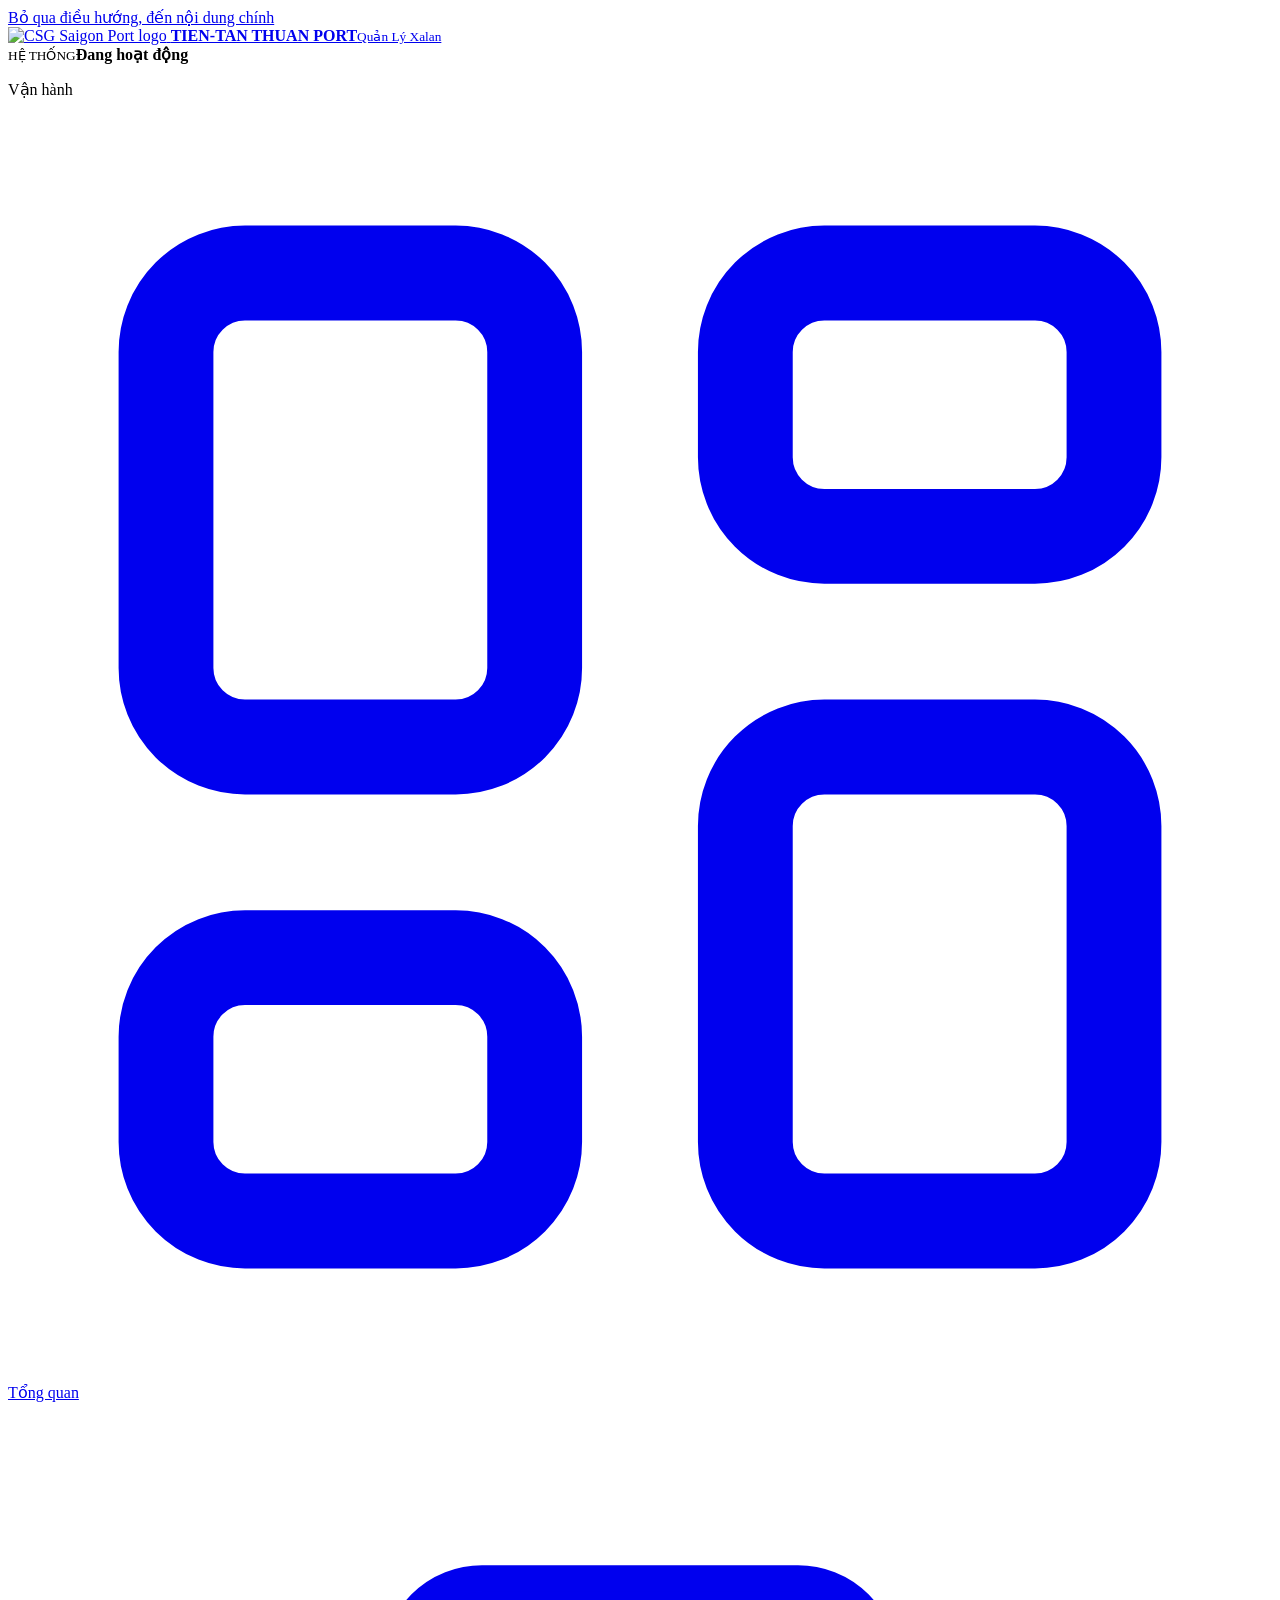
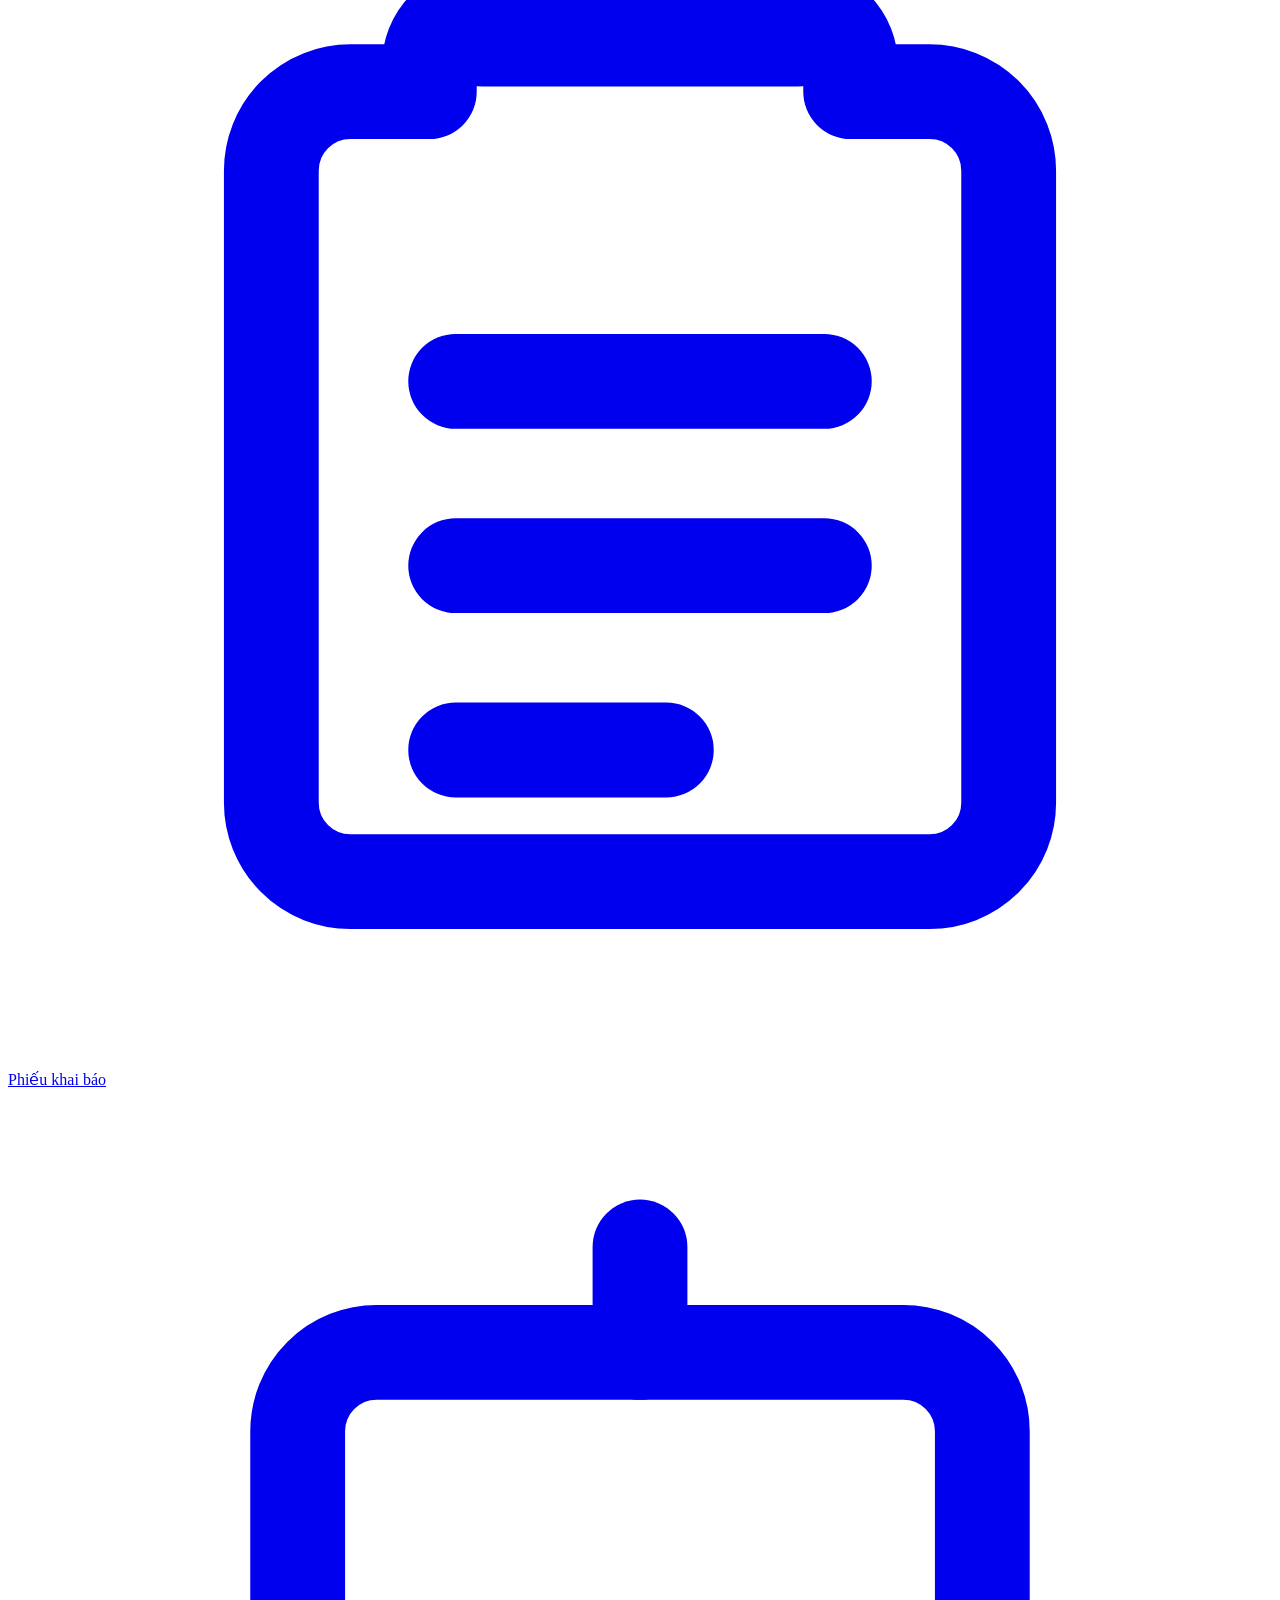
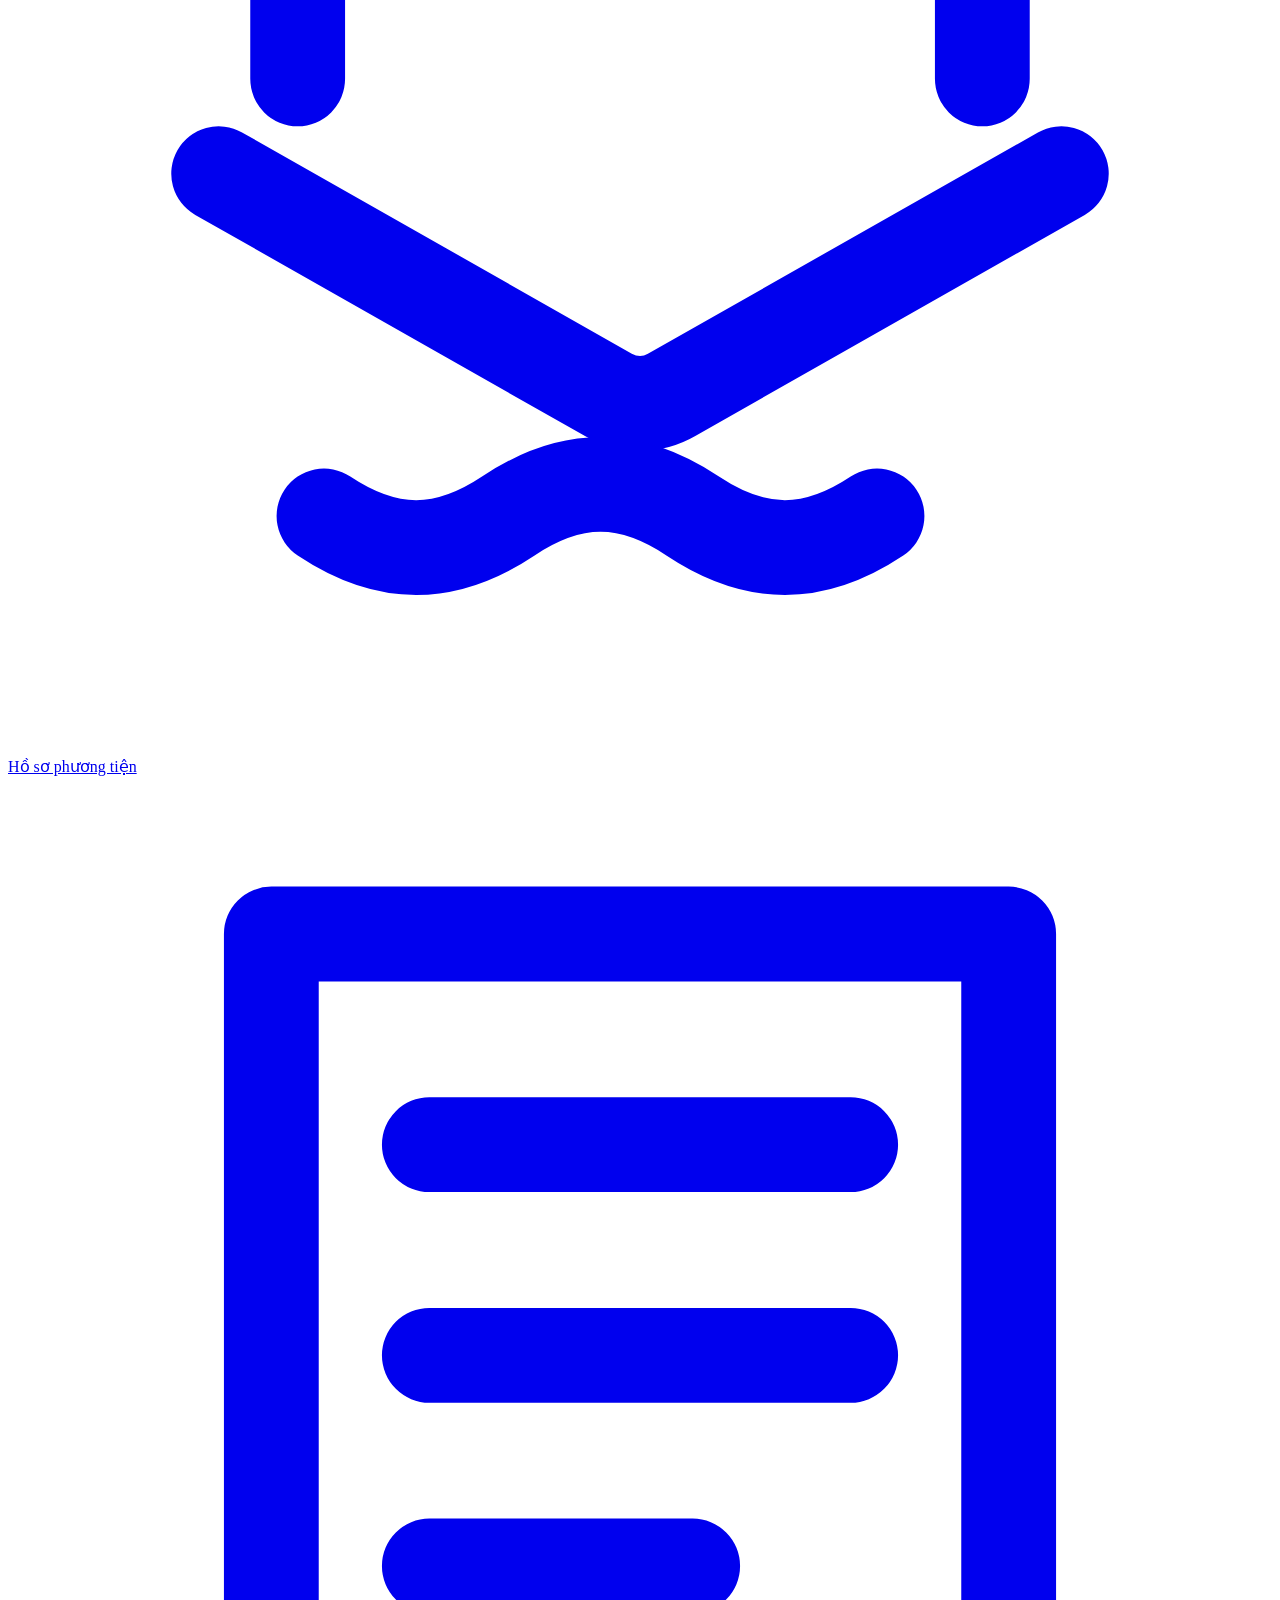
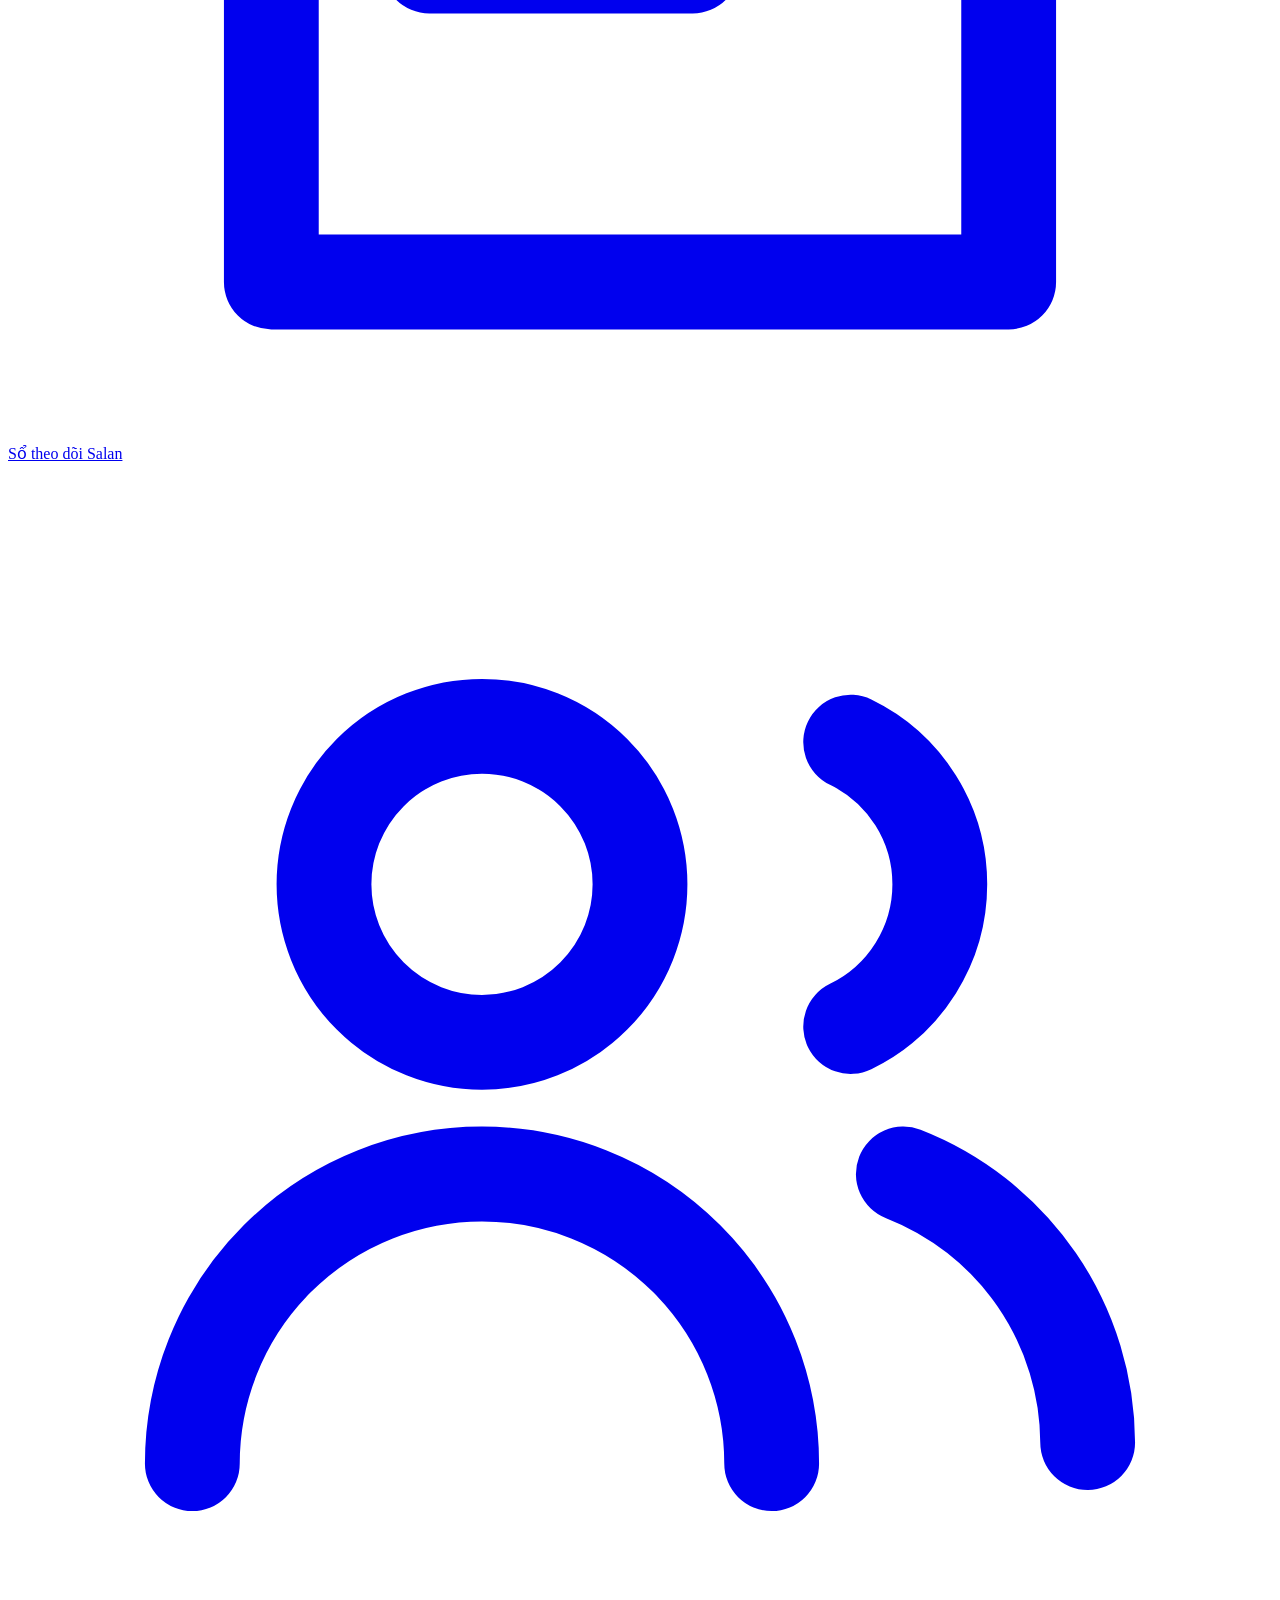
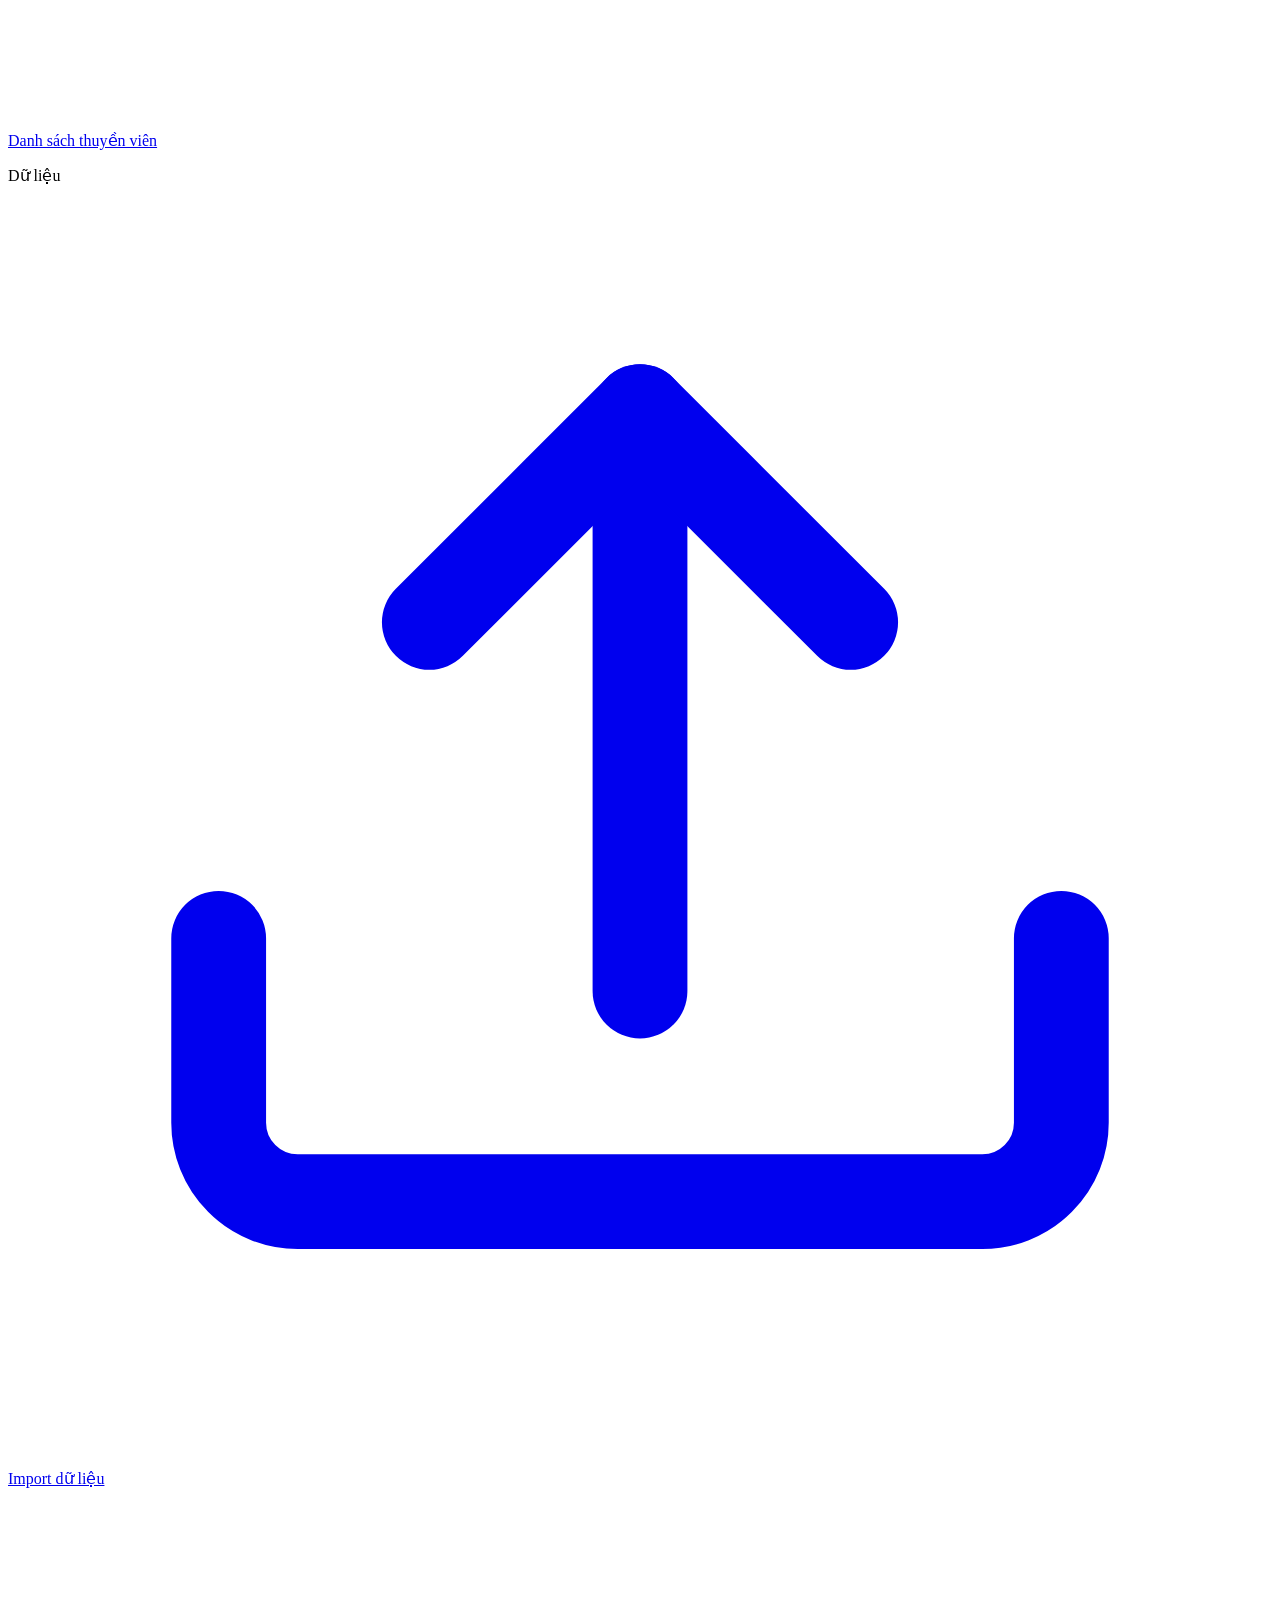
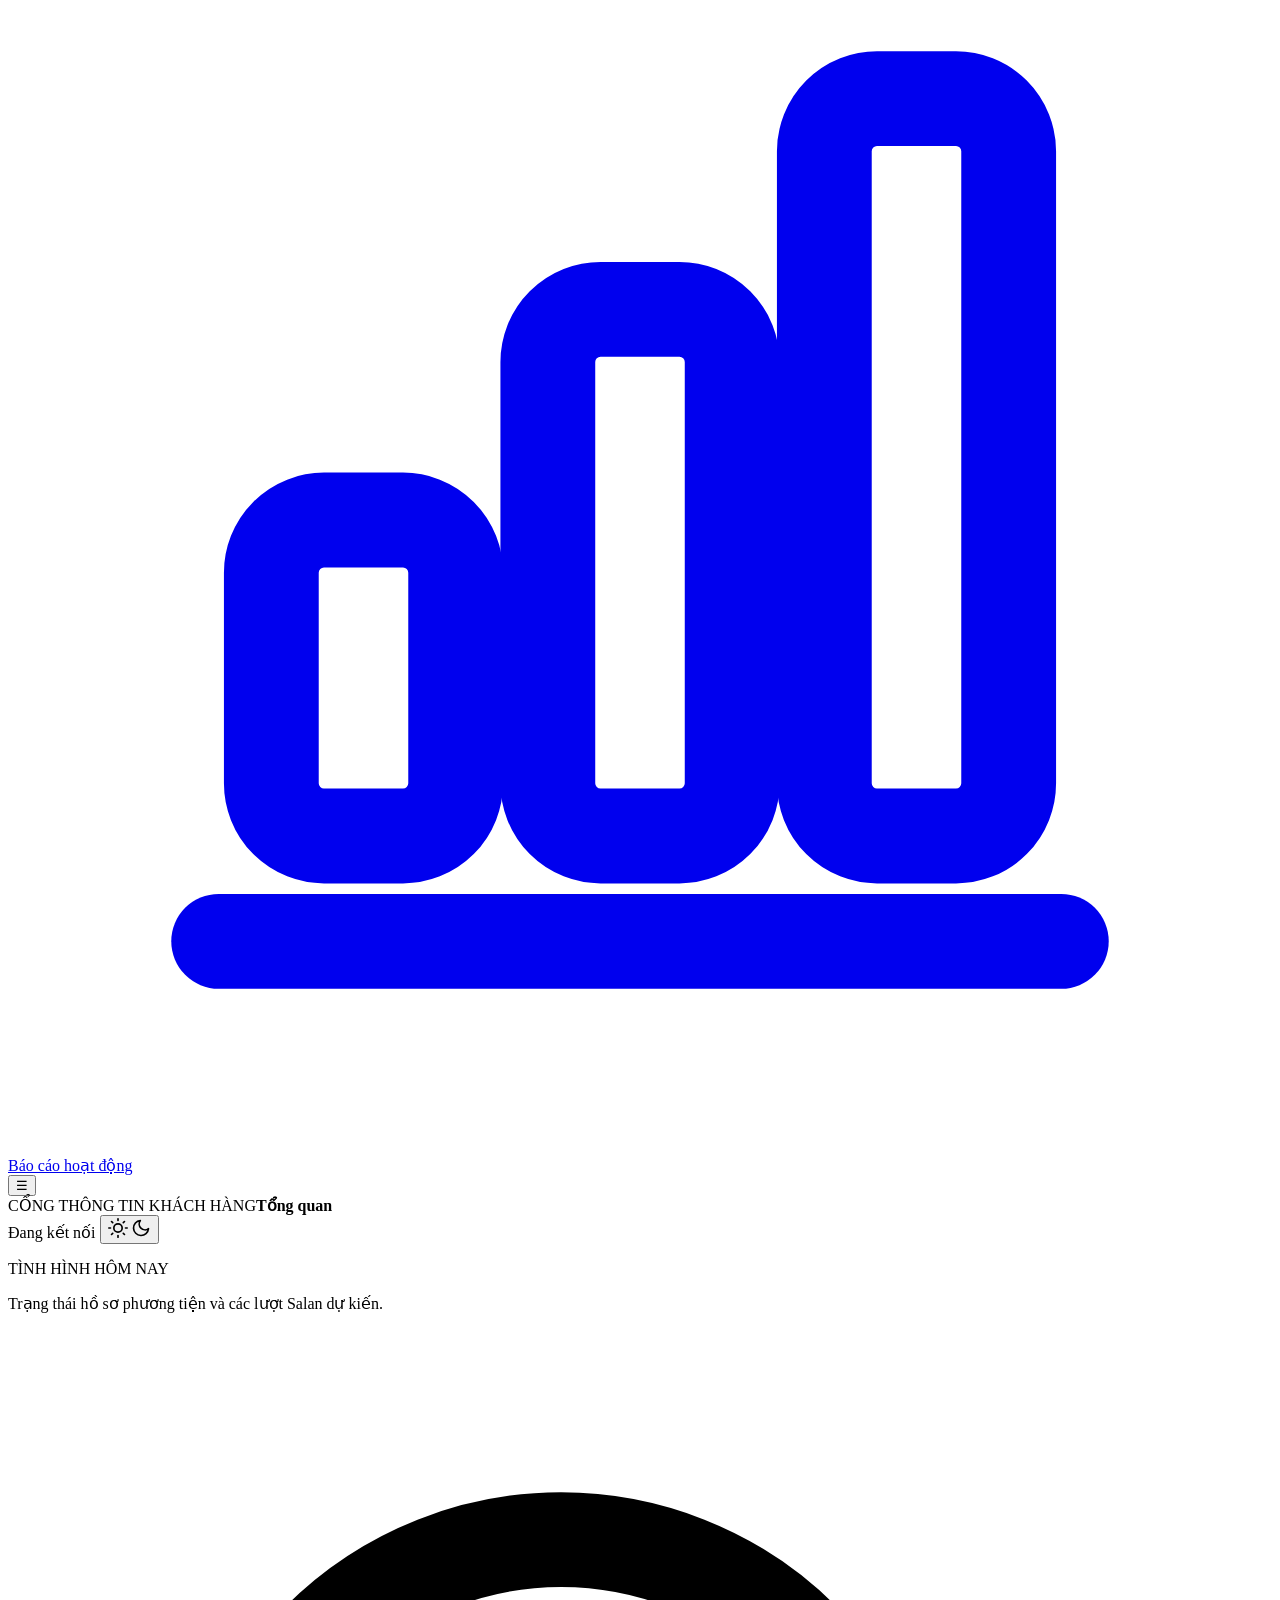
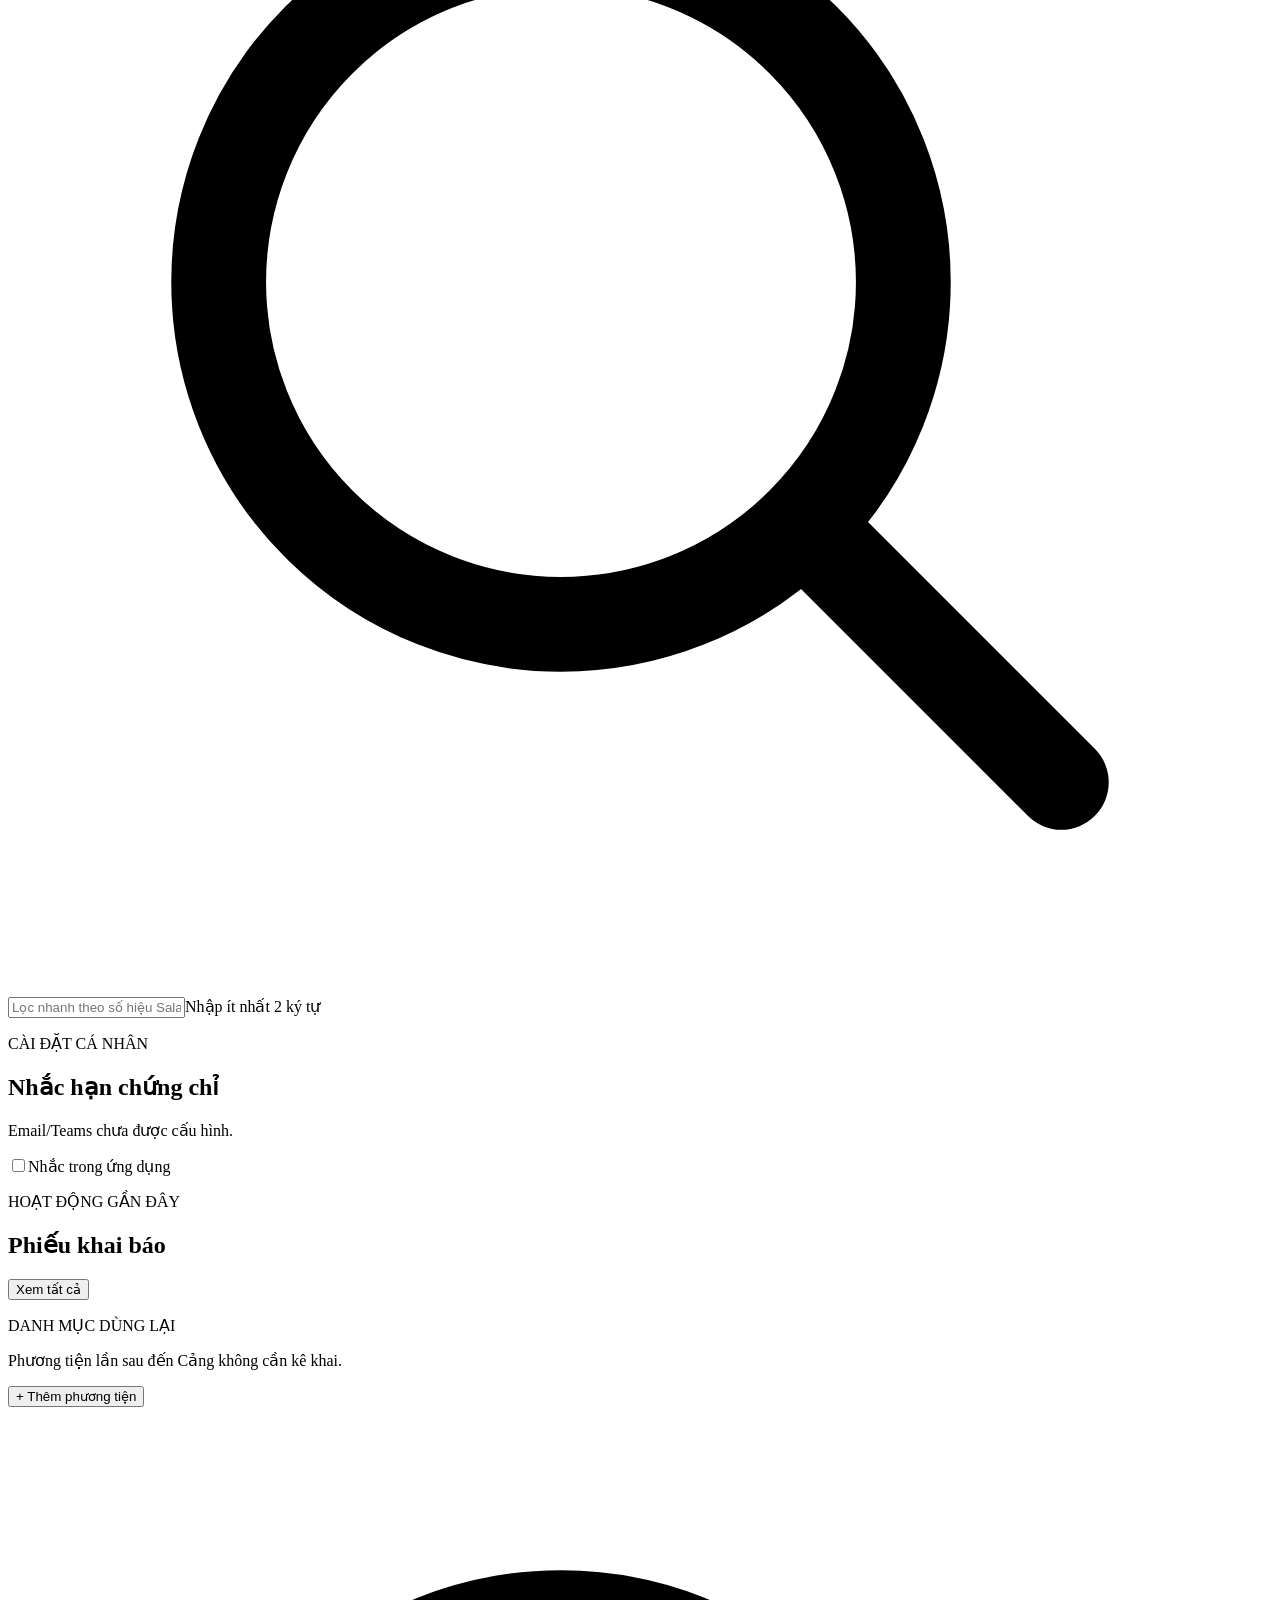
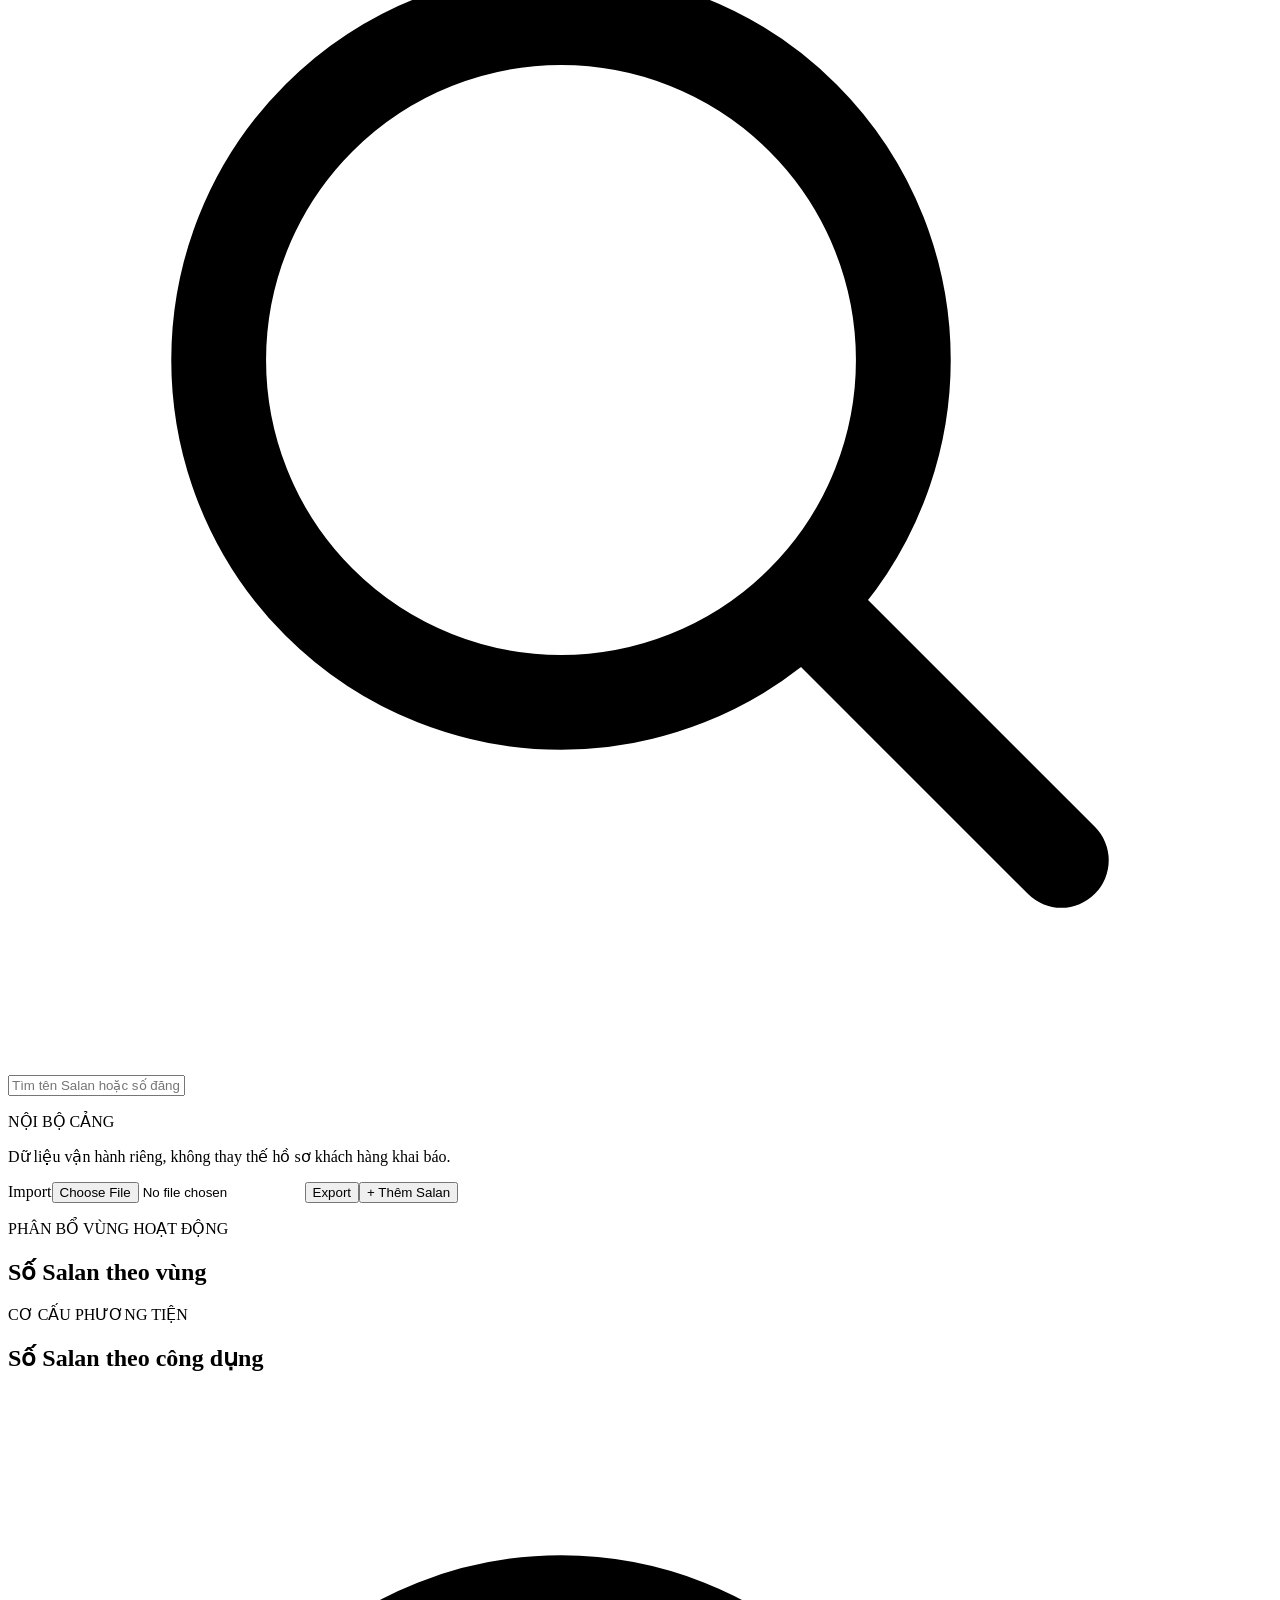
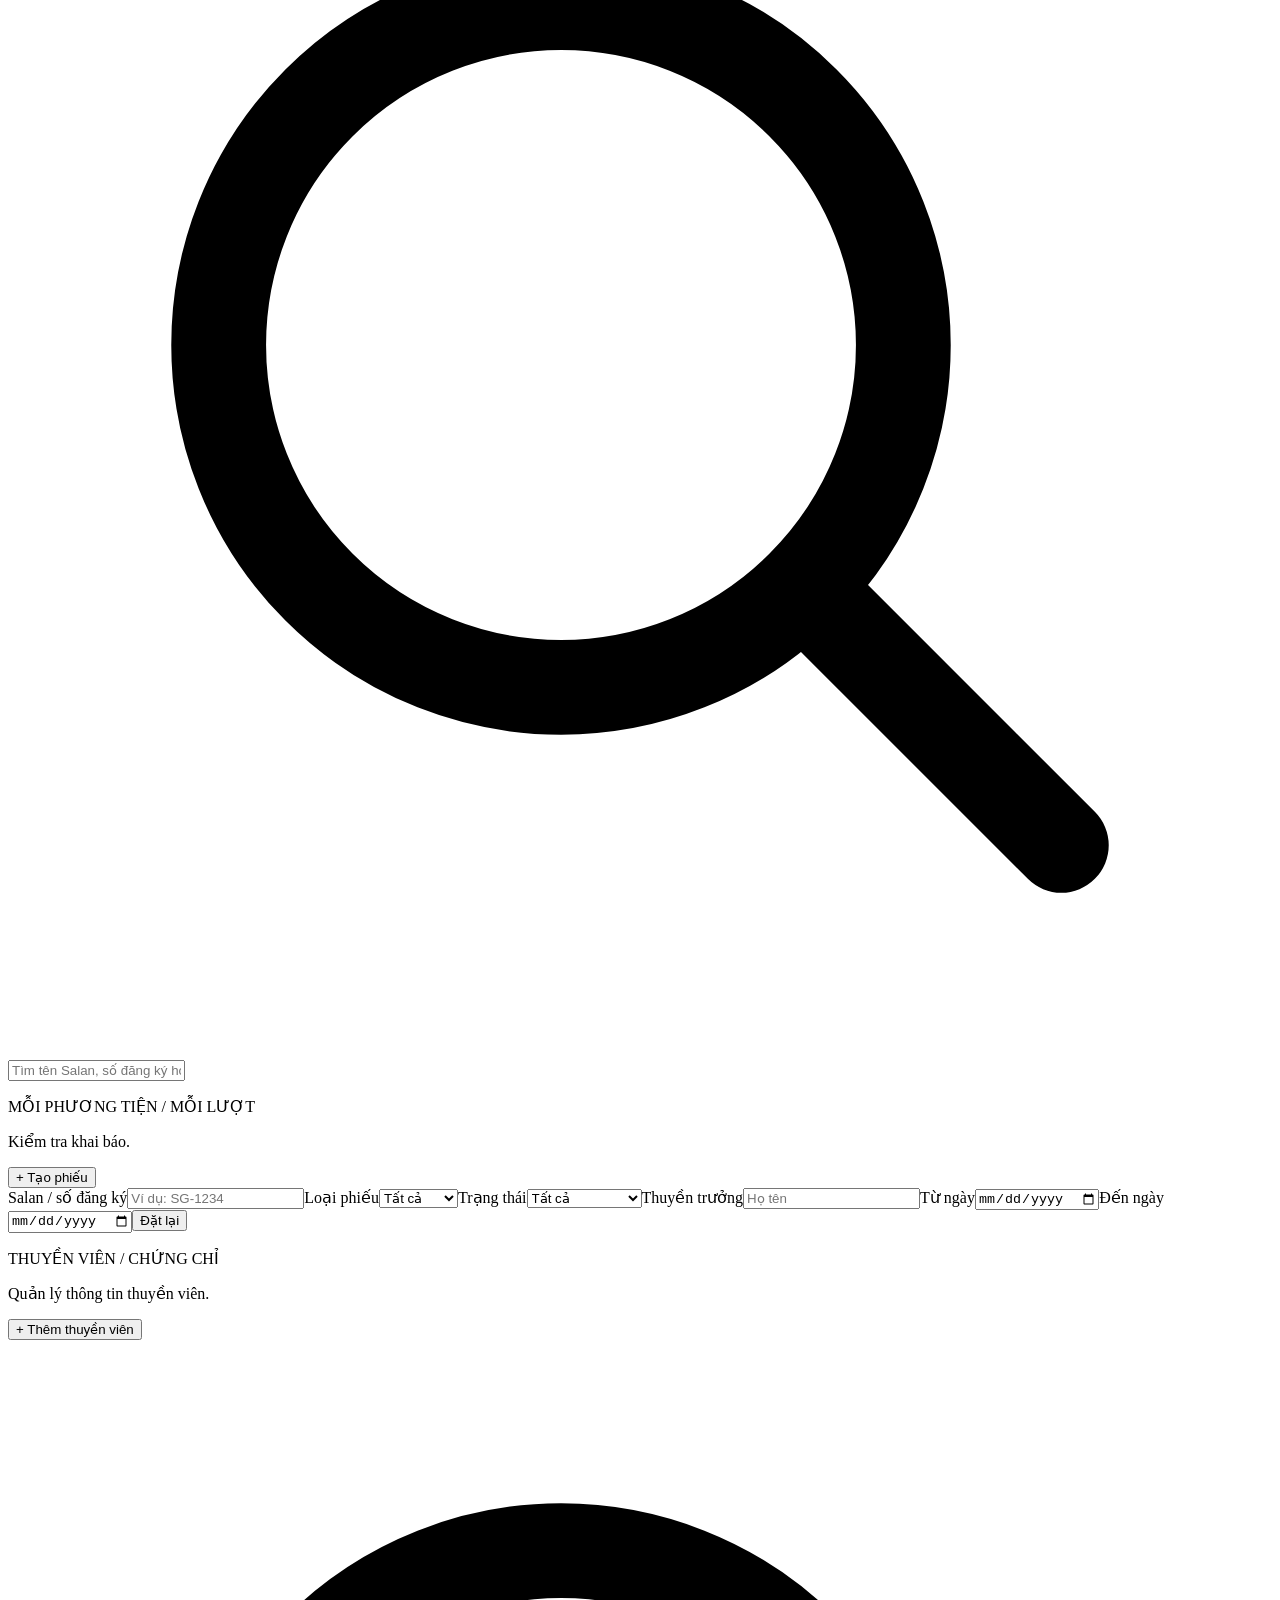
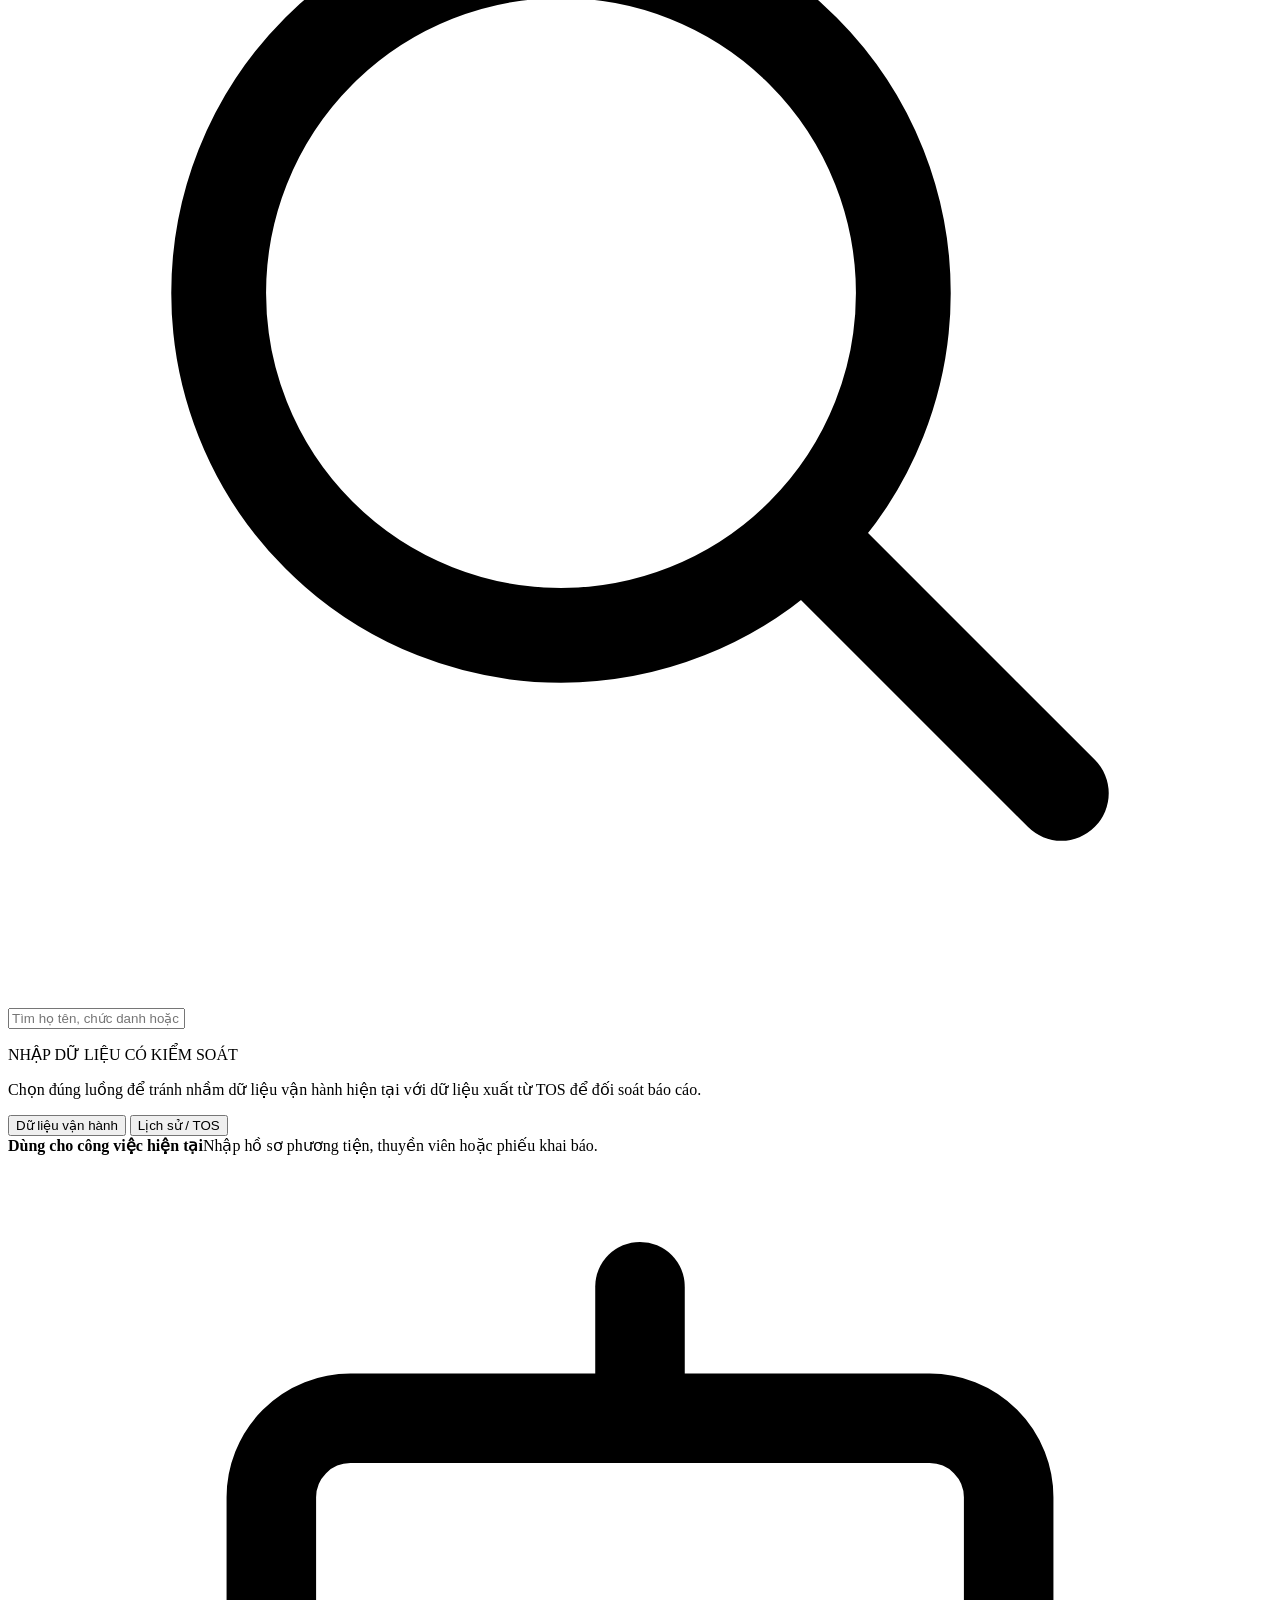
==== commit f0321811: "chore: sync working tree before migrating to quanlyxalan repo Co-Authored-By: Claude Opus 4.8 <norep" ====
--- a/frontend/index.html
+++ b/frontend/index.html
@@ -3,12 +3,12 @@
 <head>
   <meta charset="utf-8">
   <meta name="viewport" content="width=device-width, initial-scale=1">
-  <meta name="description" content="Port Declaration System - TIEN-TAN THUAN PORT">
-  <title>Port Declaration System | TIEN-TAN THUAN PORT</title>
+  <meta name="description" content="Quản Lý Xalan - TIEN-TAN THUAN PORT">
+  <title>Quản Lý Xalan | TIEN-TAN THUAN PORT</title>
   <link rel="preconnect" href="https://fonts.googleapis.com">
   <link rel="preconnect" href="https://fonts.gstatic.com" crossorigin>
   <link href="https://fonts.googleapis.com/css2?family=Inter:wght@400;500;600;700&display=swap" rel="stylesheet">
-  <link rel="stylesheet" href="/styles.css?v=1.6.0">
+  <link rel="stylesheet" href="/styles.css?v=1.8.2">
 </head>
 <body>
   <a class="skip-link" href="#main-content">Bỏ qua điều hướng, đến nội dung chính</a>
@@ -16,13 +16,13 @@
     <aside class="sidebar" aria-label="Điều hướng chính">
       <a class="brand" href="#dashboard" aria-label="Về tổng quan TIEN-TAN THUAN PORT">
         <span class="brand-logo-frame"><img src="/assets/csg-logo.jpg" alt="CSG Saigon Port logo"></span>
-        <span class="brand-copy"><strong>TIEN-TAN THUAN PORT</strong><small>Port Declaration System</small></span>
+        <span class="brand-copy"><strong>TIEN-TAN THUAN PORT</strong><small>Quản Lý Xalan</small></span>
       </a>
       <div class="workspace-chip"><span class="status-dot"></span><span><small>HỆ THỐNG</small><strong>Đang hoạt động</strong></span></div>
       <nav class="primary-nav">
         <p class="nav-label">Vận hành</p>
         <a href="#dashboard" data-route="dashboard"><span><svg viewBox="0 0 24 24" fill="none" stroke="currentColor" stroke-width="1.8" stroke-linecap="round" stroke-linejoin="round" aria-hidden="true"><rect x="3" y="3" width="7" height="9" rx="1.5"></rect><rect x="14" y="3" width="7" height="5" rx="1.5"></rect><rect x="14" y="12" width="7" height="9" rx="1.5"></rect><rect x="3" y="16" width="7" height="5" rx="1.5"></rect></svg></span>Tổng quan</a>
-        <a href="#declarations" data-route="declarations"><span><svg viewBox="0 0 24 24" fill="none" stroke="currentColor" stroke-width="1.8" stroke-linecap="round" stroke-linejoin="round" aria-hidden="true"><path d="M9 4h6a1 1 0 0 1 1 1v.5h1.5A1.5 1.5 0 0 1 19 7v12a1.5 1.5 0 0 1-1.5 1.5h-11A1.5 1.5 0 0 1 5 19V7a1.5 1.5 0 0 1 1.5-1.5H8V5a1 1 0 0 1 1-1z"></path><path d="M9 4.5h6"></path><path d="M8.5 11h7M8.5 14.5h7M8.5 18h4"></path></svg></span>Phiếu khai báo</a>
+        <a href="#declarations" data-route="declarations"><span><svg viewBox="0 0 24 24" fill="none" stroke="currentColor" stroke-width="1.8" stroke-linecap="round" stroke-linejoin="round" aria-hidden="true"><path d="M9 4h6a1 1 0 0 1 1 1v.5h1.5A1.5 1.5 0 0 1 19 7v12a1.5 1.5 0 0 1-1.5 1.5h-11A1.5 1.5 0 0 1 5 19V7a1.5 1.5 0 0 1 1.5-1.5H8V5a1 1 0 0 1 1-1z"></path><path d="M9 4.5h6"></path><path d="M8.5 11h7M8.5 14.5h7M8.5 18h4"></path></svg></span>Phiếu khai báo<span id="declarations-badge" class="nav-badge" hidden aria-label="Số phiếu chờ Cảng xử lý">0</span></a>
         <a href="#vessels" data-route="vessels"><span><svg viewBox="0 0 24 24" fill="none" stroke="currentColor" stroke-width="1.8" stroke-linecap="round" stroke-linejoin="round" aria-hidden="true"><path d="M4 13l7.4 4.2a1.2 1.2 0 0 0 1.2 0L20 13"></path><path d="M5.5 11.2V6.5a1.5 1.5 0 0 1 1.5-1.5h10a1.5 1.5 0 0 1 1.5 1.5v4.7"></path><path d="M12 5V3"></path><path d="M6 19.5c1.2.8 2.3.8 3.5 0s2.3-.8 3.5 0 2.3.8 3.5 0"></path></svg></span>Hồ sơ phương tiện</a>
         <a href="#port-register" data-route="port-register"><span><svg viewBox="0 0 24 24" fill="none" stroke="currentColor" stroke-width="1.8" stroke-linecap="round" stroke-linejoin="round" aria-hidden="true"><path d="M5 3h14v18H5z"></path><path d="M8 7h8M8 11h8M8 15h5"></path></svg></span>Sổ theo dõi Salan</a>
         <a href="#crew" data-route="crew"><span><svg viewBox="0 0 24 24" fill="none" stroke="currentColor" stroke-width="1.8" stroke-linecap="round" stroke-linejoin="round" aria-hidden="true"><circle cx="9" cy="8" r="3"></circle><path d="M3.5 19a5.5 5.5 0 0 1 11 0"></path><path d="M16 5.3a3 3 0 0 1 0 5.4"></path><path d="M17 13.5a5.5 5.5 0 0 1 3.5 5.1"></path></svg></span>Danh sách thuyền viên</a>
@@ -89,7 +89,7 @@
         </section>
 
         <section class="page" data-page="port-register">
-          <div class="page-heading"><div><p class="eyebrow">THEO DÕI NỘI BỘ CỦA CẢNG</p><p>Dữ liệu vận hành riêng do Nhân viên Cảng hoặc Platform Admin trong đúng ngữ cảnh cảng cập nhật, không thay thế hồ sơ khách hàng khai báo.</p></div><div class="panel-actions"><label class="file-button port-import-button">Import<input type="file" id="import-port-register" accept=".xlsx"></label><button class="outline-button" id="export-port-register">Export</button><button class="primary-button" id="add-port-vessel">+ Thêm Salan</button></div></div>
+          <div class="page-heading"><div><p class="eyebrow">NỘI BỘ CẢNG</p><p>Dữ liệu vận hành riêng, không thay thế hồ sơ khách hàng khai báo.</p></div><div class="panel-actions"><label class="file-button port-import-button">Import<input type="file" id="import-port-register" accept=".xlsx"></label><button class="outline-button" id="export-port-register">Export</button><button class="primary-button" id="add-port-vessel">+ Thêm Salan</button></div></div>
           <div id="port-register-stats" class="stat-grid port-register-stats"></div>
           <div class="port-register-dashboard"><section class="panel"><div class="panel-header"><div><p class="eyebrow">PHÂN BỔ VÙNG HOẠT ĐỘNG</p><h2>Số Salan theo vùng</h2></div></div><div id="port-register-by-area" class="summary-bars"></div></section><section class="panel"><div class="panel-header"><div><p class="eyebrow">CƠ CẤU PHƯƠNG TIỆN</p><h2>Số Salan theo công dụng</h2></div></div><div id="port-register-by-type" class="summary-bars"></div></section></div>
           <section class="panel"><div class="filter-bar"><label class="search"><span><svg viewBox="0 0 24 24" fill="none" stroke="currentColor" stroke-width="1.8" stroke-linecap="round" stroke-linejoin="round" aria-hidden="true"><circle cx="10.5" cy="10.5" r="6.5"></circle><path d="M20 20l-4.8-4.8"></path></svg></span><input id="port-register-search" placeholder="Tìm tên Salan, số đăng ký hoặc thuyền trưởng"></label><div class="port-register-list-meta"><span id="port-register-selection" class="muted" hidden></span><button id="remove-selected-port-vessels" class="table-icon-button danger-icon" type="button" title="Gỡ các dòng đã chọn khỏi sổ theo dõi" aria-label="Gỡ các dòng đã chọn khỏi sổ theo dõi" hidden><svg viewBox="0 0 24 24" fill="none" stroke="currentColor" stroke-width="1.8" stroke-linecap="round" stroke-linejoin="round" aria-hidden="true"><path d="M3 6h18"></path><path d="M8 6V4h8v2"></path><path d="M19 6l-1 14H6L5 6"></path><path d="M10 11v5M14 11v5"></path></svg></button><span id="port-register-count" class="muted"></span></div></div><div id="port-register-table" class="table-wrap port-register-wrap"></div><div id="port-register-pagination" class="pagination" aria-label="Phân trang sổ theo dõi Salan"></div></section>
@@ -108,23 +108,23 @@
         </section>
 
         <section class="page" data-page="import">
-          <div class="page-heading"><div><p class="eyebrow">NHẬP DỮ LIỆU CÓ KIỂM SOÁT</p><p>Chọn đúng luồng để tránh nhầm dữ liệu vận hành hiện tại với dữ liệu lịch sử dùng cho báo cáo.</p></div></div>
+          <div class="page-heading"><div><p class="eyebrow">NHẬP DỮ LIỆU CÓ KIỂM SOÁT</p><p>Chọn đúng luồng để tránh nhầm dữ liệu vận hành hiện tại với dữ liệu xuất từ TOS để đối soát báo cáo.</p></div></div>
           <div class="import-mode-tabs" role="tablist" aria-label="Loại dữ liệu import">
             <button id="operational-import-tab" type="button" role="tab" aria-selected="true" aria-controls="operational-import-panel" class="active">Dữ liệu vận hành</button>
             <button id="historical-import-tab" type="button" role="tab" aria-selected="false" aria-controls="historical-import-panel">Lịch sử / TOS</button>
           </div>
           <section id="operational-import-panel" role="tabpanel" aria-labelledby="operational-import-tab">
-            <div class="import-boundary-note"><strong>Dùng cho công việc hiện tại</strong><span>Nhập hồ sơ phương tiện, thuyền viên hoặc phiếu khai báo khách hàng gửi.</span></div>
+            <div class="import-boundary-note"><strong>Dùng cho công việc hiện tại</strong><span>Nhập hồ sơ phương tiện, thuyền viên hoặc phiếu khai báo.</span></div>
             <div class="import-grid">
-              <section class="panel upload-card" id="import-vessels-card"><span class="upload-icon"><svg viewBox="0 0 24 24" fill="none" stroke="currentColor" stroke-width="1.7" stroke-linecap="round" stroke-linejoin="round" aria-hidden="true"><path d="M3 14l8 4.4a2 2 0 0 0 2 0L21 14"></path><path d="M5 12V6.5A1.5 1.5 0 0 1 6.5 5h11A1.5 1.5 0 0 1 19 6.5V12"></path><path d="M12 5V2.5"></path></svg></span><h2>Hồ sơ phương tiện khách hàng gửi</h2><p>Dữ liệu phục vụ khai báo của khách hàng, không tự đưa vào Sổ theo dõi nội bộ của Cảng.</p><label class="file-button">Chọn file khách hàng<input type="file" id="import-vessels" accept=".xlsx"></label></section>
-              <section class="panel upload-card" id="import-crew-card"><span class="upload-icon"><svg viewBox="0 0 24 24" fill="none" stroke="currentColor" stroke-width="1.7" stroke-linecap="round" stroke-linejoin="round" aria-hidden="true"><circle cx="9" cy="8" r="3"></circle><path d="M3.5 19a5.5 5.5 0 0 1 11 0"></path><path d="M16 5.3a3 3 0 0 1 0 5.4"></path><path d="M17 13.5a5.5 5.5 0 0 1 3.5 5.1"></path></svg></span><h2>Thông tin thuyền viên</h2><p>Cập nhật danh sách và chứng chỉ từ file khách hàng gửi trong đúng phạm vi Cảng.</p><label class="file-button">Chọn file<input type="file" id="import-crew" accept=".xlsx"></label></section>
-              <section class="panel upload-card" id="import-declaration-card"><span class="upload-icon"><svg viewBox="0 0 24 24" fill="none" stroke="currentColor" stroke-width="1.7" stroke-linecap="round" stroke-linejoin="round" aria-hidden="true"><path d="M7 3.5h6.5L18 8v11.5A1.5 1.5 0 0 1 16.5 21h-9A1.5 1.5 0 0 1 6 19.5v-14A1.5 1.5 0 0 1 7 3.5z"></path><path d="M13 3.5V8h5"></path><path d="M9 12.5h6M9 15.5h6M9 18h3.5"></path></svg></span><h2>Phiếu khai báo</h2><p>Nhập một phiếu khai báo khách hàng gửi; hệ thống tự dò nhãn dữ liệu trong workbook.</p><label class="file-button">Chọn file<input type="file" id="import-declaration" accept=".xlsx"></label></section>
+              <section class="panel upload-card" id="import-vessels-card"><span class="upload-icon"><svg viewBox="0 0 24 24" fill="none" stroke="currentColor" stroke-width="1.7" stroke-linecap="round" stroke-linejoin="round" aria-hidden="true"><path d="M3 14l8 4.4a2 2 0 0 0 2 0L21 14"></path><path d="M5 12V6.5A1.5 1.5 0 0 1 6.5 5h11A1.5 1.5 0 0 1 19 6.5V12"></path><path d="M12 5V2.5"></path></svg></span><h2>Hồ sơ phương tiện</h2><p>Dữ liệu khai báo.</p><label class="file-button">Chọn file<input type="file" id="import-vessels" accept=".xlsx"></label></section>
+              <section class="panel upload-card" id="import-crew-card"><span class="upload-icon"><svg viewBox="0 0 24 24" fill="none" stroke="currentColor" stroke-width="1.7" stroke-linecap="round" stroke-linejoin="round" aria-hidden="true"><circle cx="9" cy="8" r="3"></circle><path d="M3.5 19a5.5 5.5 0 0 1 11 0"></path><path d="M16 5.3a3 3 0 0 1 0 5.4"></path><path d="M17 13.5a5.5 5.5 0 0 1 3.5 5.1"></path></svg></span><h2>Thông tin thuyền viên</h2><p>Cập nhật danh sách.</p><label class="file-button">Chọn file<input type="file" id="import-crew" accept=".xlsx"></label></section>
+              <section class="panel upload-card" id="import-declaration-card"><span class="upload-icon"><svg viewBox="0 0 24 24" fill="none" stroke="currentColor" stroke-width="1.7" stroke-linecap="round" stroke-linejoin="round" aria-hidden="true"><path d="M7 3.5h6.5L18 8v11.5A1.5 1.5 0 0 1 16.5 21h-9A1.5 1.5 0 0 1 6 19.5v-14A1.5 1.5 0 0 1 7 3.5z"></path><path d="M13 3.5V8h5"></path><path d="M9 12.5h6M9 15.5h6M9 18h3.5"></path></svg></span><h2>Phiếu khai báo</h2><p>Nhập phiếu.</p><label class="file-button">Chọn file<input type="file" id="import-declaration" accept=".xlsx"></label></section>
             </div>
             <section class="panel"><div class="panel-header"><div><p class="eyebrow">KẾT QUẢ TRONG PHIÊN</p><h2>Import vận hành gần nhất</h2></div></div><div id="import-result" class="empty-state">Chưa có file vận hành nào được import trong phiên này.</div></section>
           </section>
 
           <section id="historical-import-panel" role="tabpanel" aria-labelledby="historical-import-tab" hidden>
-            <div class="import-boundary-note historical"><strong>Báo cáo lịch sử</strong><span>Không sửa phiếu khai báo gốc.</span></div>
+            <div class="import-boundary-note historical"><strong>Đối soát báo cáo</strong><span>Không sửa phiếu khai báo gốc.</span></div>
             <ol class="historical-import-steps" aria-label="Quy trình import lịch sử">
               <li class="active"><span>1</span><div><strong>Chọn file</strong><small>Berth, chi tiết xếp dỡ hoặc PL.03 cũ</small></div></li>
               <li><span>2</span><div><strong>Xử lý cảnh báo</strong><small>Xem lý do và thao tác theo từng dòng</small></div></li>
@@ -132,8 +132,8 @@
               <li><span>4</span><div><strong>Xác nhận</strong><small>Chỉ dòng hợp lệ được kích hoạt</small></div></li>
             </ol>
             <section class="panel historical-upload-panel">
-              <div><p class="eyebrow">NGUỒN</p><h2>Chọn các file Excel</h2><p>Chọn Berth, chi tiết container và PL.03 cùng một lần. Hệ thống nhận diện theo cấu trúc sheet và tên cột, không dựa vào tên file; mỗi file vẫn có một phiếu import riêng để lưu dấu vết.</p><div class="source-kind-list"><span>TOS Berth · ATB/ATD</span><span>Chi tiết container · TEU/tấn</span><span>PL.03 cũ · dữ liệu đã báo cáo</span></div></div>
-              <label class="primary-button historical-file-button">Chọn các file<input type="file" id="import-historical" accept=".xlsx" multiple></label>
+              <div><p class="eyebrow">NGUỒN</p><h2>File Excel</h2><p>Xuất từ Berth, chi tiết salan và PL.03.</p><div class="source-kind-list"><span>TOS Berth · ATB/ATD</span><span>Chi tiết salan · TEU/tấn</span><span>PL.03 dữ liệu báo cáo</span></div></div>
+              <label class="primary-button historical-file-button">Chọn file<input type="file" id="import-historical" accept=".xlsx" multiple></label>
             </section>
             <section id="historical-batch" class="panel historical-batch" aria-live="polite" hidden><div class="panel-header"><div><p class="eyebrow">ĐỢT UPLOAD</p><h2 id="historical-batch-title">Các file vừa chọn</h2></div></div><div id="historical-batch-list"></div></section>
             <section id="historical-preview" class="panel historical-preview" aria-live="polite" hidden>
@@ -150,32 +150,31 @@
                 <div class="historical-preview-actions"><button id="cancel-historical-import" class="ghost-button" type="button">Hủy lượt import</button><button id="keep-historical-existing" class="outline-button" type="button" hidden>Giữ bản đang dùng</button><button id="confirm-historical-import" class="primary-button" type="button">Xác nhận import</button></div>
               </div>
             </section>
-            <section class="panel historical-history-panel"><div class="panel-header"><div><p class="eyebrow">LỊCH SỬ VÀ REVISION</p><h2>Các lượt import của Cảng đang chọn</h2><p>Mở lại preview, xem trạng thái hoặc tiếp tục một lượt chưa xác nhận.</p></div><button id="refresh-historical-history" class="outline-button" type="button">Làm mới</button></div><div id="historical-import-history" class="table-wrap"><div class="empty-state">Chưa tải lịch sử import.</div></div><div id="historical-history-pagination" class="pagination" aria-label="Phân trang lịch sử import"></div></section>
+            <section class="panel historical-history-panel"><div class="panel-header"><div><p class="eyebrow">LOG & REVISION</p><h2>Lượt import</h2><p id="historical-history-summary">Chưa có kết quả đối soát.</p></div><button id="refresh-historical-history" class="outline-button" type="button">Làm mới</button></div><div id="historical-import-history" class="table-wrap"><div class="empty-state">Chưa tải lịch sử import.</div></div><div id="historical-history-pagination" class="pagination" aria-label="Phân trang lịch sử import"></div></section>
           </section>
         </section>
 
         <section class="page" data-page="reports">
-          <div class="page-heading"><div><p class="eyebrow">BÁO CÁO ĐỊNH KỲ</p><p>Thống kê luôn ghi rõ nguồn LIVE, LỊCH SỬ hoặc KẾT HỢP; các biểu PL.01–PL.03 bên dưới tiếp tục xuất từ phiếu đã duyệt.</p></div></div>
           <section id="analytics-panel" class="panel report-analytics"><div class="panel-header"><div><p class="eyebrow">THỐNG KÊ SẢN LƯỢNG</p><h2 id="analytics-title">Tổng hợp theo tháng</h2></div><div class="panel-actions"><div class="segmented period-switch"><button type="button" data-period="week">Tuần</button><button type="button" data-period="month" class="active">Tháng</button><button type="button" data-period="quarter">Quý</button><button type="button" data-period="year">Năm</button></div><button id="export-analytics" type="button" class="outline-button">Xuất Excel</button></div></div>
-            <div id="analytics-source-controls" class="analytics-source-controls" hidden><div><strong>Nguồn số liệu</strong><span>Chọn rõ nguồn trước khi đọc hoặc xuất tổng.</span></div><div class="segmented analytics-source-switch" role="group" aria-label="Nguồn số liệu thống kê"><button type="button" data-source="live" class="active">LIVE · Phiếu đã duyệt</button><button type="button" data-source="historical">LỊCH SỬ · TOS</button><button type="button" data-source="combined">KẾT HỢP</button></div></div>
-            <section id="analytics-coverage" class="analytics-coverage" aria-live="polite" hidden><div class="analytics-coverage-head"><div><span id="analytics-source-badge" class="table-badge submitted">LIVE</span><strong id="analytics-coverage-title">Độ phủ dữ liệu</strong></div><span id="analytics-coverage-status" class="table-badge submitted">Đầy đủ</span></div><p id="analytics-coverage-message"></p><div id="analytics-coverage-periods" class="coverage-period-list"></div></section>
-            <div id="analytics-unavailable" class="feature-notice" role="status" hidden><strong>Thống kê sản lượng chưa khả dụng</strong><p>Hệ thống chưa có API thống kê đã được phê duyệt. Các báo cáo PL.01–PL.03 bên dưới vẫn sử dụng dữ liệu phiếu đã duyệt.</p></div>
-            <div id="analytics-demo-notice" class="demo-data-notice" role="status" hidden><strong>Dữ liệu minh họa</strong><span>Số liệu dùng bộ dữ liệu mẫu để xem giao diện. Khi tạo hoặc import dữ liệu thật, bộ mẫu tự được gỡ và báo cáo chuyển sang dữ liệu vận hành.</span></div>
-            <div id="analytics-combined-blocked" class="feature-notice analytics-blocked" role="alert" hidden><strong>Chưa thể cộng dữ liệu</strong><p>Cùng kỳ đang có cả dữ liệu vận hành và dữ liệu lịch sử. Hãy đối soát nguồn trước khi dùng tổng Kết hợp.</p></div>
+            <div id="analytics-source-controls" class="analytics-source-controls" hidden><div class="segmented analytics-source-switch" role="group" aria-label="Nguồn số liệu thống kê"><button type="button" data-source="live" class="active">LIVE</button><button type="button" data-source="historical">LỊCH SỬ</button><button type="button" data-source="combined">KẾT HỢP</button></div></div>
+            <section id="analytics-coverage" class="analytics-coverage" aria-live="polite" hidden><div class="analytics-coverage-head"><strong id="analytics-coverage-title">LIVE</strong><span id="analytics-coverage-status" class="table-badge submitted">Đầy đủ</span></div><div id="analytics-coverage-periods" class="coverage-period-list"></div></section>
+            <div id="analytics-unavailable" class="feature-notice" role="status" hidden><strong>Thống kê chưa khả dụng</strong><p></p></div>
+            <div id="analytics-demo-notice" class="demo-data-notice" role="status" hidden><strong>Dữ liệu minh họa</strong></div>
+            <div id="analytics-combined-blocked" class="feature-notice analytics-blocked" role="alert" hidden><strong>Trùng dữ liệu LIVE và Lịch sử trong cùng kỳ</strong></div>
             <div class="kpi-grid" id="kpi-grid"></div>
             <div class="analytics-split">
               <div class="trend-card"><div class="trend-head"><strong id="trend-title">Lượt Salan theo tháng</strong><span class="muted" id="trend-sub">—</span></div><div class="trend-chart" id="trend-chart"></div><div class="trend-legend"><span><i class="dot-cur"></i>Kỳ này</span><span><i class="dot-prev"></i>Cùng kỳ năm trước</span></div></div>
               <div class="compare-card"><div class="compare-head"><strong>So sánh cùng kỳ</strong><span class="muted" id="compare-sub">—</span></div><table><thead><tr><th>Chỉ tiêu</th><th>Kỳ này</th><th>Cùng kỳ</th><th>+/-</th></tr></thead><tbody id="compare-body"></tbody></table></div>
             </div>
           </section>
-          <section class="panel report-filter"><label>Từ ngày (PL.01/PL.03)<input id="report-from" type="date"></label><label>Đến ngày (PL.01/PL.03)<input id="report-to" type="date"></label><label>Tháng báo cáo PL.02<input id="report-month" type="month"></label><p><span class="info-dot">@</span> Chỉ phiếu ở trạng thái <strong>Đã duyệt</strong> được đưa vào báo cáo.</p></section>
+          <section class="panel report-filter"><label>Từ ngày (PL.01/PL.03)<input id="report-from" type="date"></label><label>Đến ngày (PL.01/PL.03)<input id="report-to" type="date"></label><label>Tháng báo cáo PL.02<input id="report-month" type="month"></label></section>
           <div class="report-grid">
-            <article class="panel report-card"><span>PL.01</span><h2>Kế hoạch hoạt động PTTND</h2><p>Kế hoạch theo ngày, vị trí đến/rời, hàng hóa và thuyền trưởng.</p><button class="outline-button" data-report="appendix1">Xuất Excel</button></article>
-            <article class="panel report-card"><span>PL.02</span><h2>Khối lượng hàng hóa, lượt Salan</h2><p>Một biểu cho tháng được chọn, gồm số tháng và lũy kế từ tháng 1.</p><button class="outline-button" data-report="appendix2">Xuất Excel</button></article>
-            <article class="panel report-card"><span>PL.03</span><h2>Chi tiết phương tiện ra, vào cảng</h2><p>Một dòng cho mỗi Salan/phương tiện, tổng hợp các phiếu đã duyệt trong kỳ.</p><button class="outline-button" data-report="appendix3">Xuất Excel</button></article>
+            <article class="panel report-card"><span>PL.01</span><h2>Kế hoạch hoạt động PTTND</h2><button class="outline-button" data-report="appendix1">Xuất Excel</button></article>
+            <article class="panel report-card"><span>PL.02</span><h2>Khối lượng hàng hóa, lượt Salan</h2><button class="outline-button" data-report="appendix2">Xuất Excel</button></article>
+            <article class="panel report-card"><span>PL.03</span><h2>Chi tiết phương tiện ra, vào cảng</h2><button class="outline-button" data-report="appendix3">Xuất Excel</button></article>
           </div>
-          <section id="report-adjustment-panel" class="panel" hidden><div class="panel-header"><div><p class="eyebrow">ĐIỀU CHỈNH CÓ KIỂM SOÁT</p><h2>Điều chỉnh lượt PL.02</h2><p>Ghi nhận phần tăng hoặc giảm kèm lý do để bổ sung số liệu báo cáo. Phiếu khai báo ban đầu vẫn được giữ nguyên.</p></div></div><form id="report-adjustment-form" class="report-adjustment-form"><label>Tháng<input name="report_month" type="month" required></label><label>Chỉ tiêu<select name="metric"><option value="calls">Lượt tàu</option><option value="passenger_calls">Lượt tàu khách</option></select></label><label>Điều chỉnh (+/-)<input name="delta" type="number" step="1" required></label><label class="adjustment-reason">Lý do<input name="reason" type="text" minlength="5" required></label><button class="outline-button" type="submit">Ghi điều chỉnh</button></form><div id="report-adjustment-history" class="muted">Chưa có điều chỉnh trong tháng.</div></section>
-          <section id="external-integration-panel" class="panel integration-panel"><div><p class="eyebrow">KẾT NỐI DỮ LIỆU BÊN NGOÀI</p><h2>Chuẩn bị luồng tích hợp API</h2><p>Hệ thống chưa gửi ra ngoài cho đến khi có đặc tả endpoint, thông tin xác thực và phê duyệt chính thức.</p><div class="integration-readiness"><span><b>Payload</b> Sẵn sàng chuẩn bị</span><span><b>Endpoint</b> Chờ đặc tả</span><span><b>Xác thực</b> Chờ cấu hình</span></div></div><div id="integration-admin-actions" class="integration-state" hidden><span id="integration-status" class="state-badge pending">Chưa cấu hình</span><button id="prepare-sync" class="primary-button">Chuẩn bị gói dữ liệu</button></div><div id="sync-jobs" class="table-wrap span-full" hidden></div></section>
+          <section id="report-adjustment-panel" class="panel" hidden><div class="panel-header"><div><p class="eyebrow">ĐIỀU CHỈNH</p><h2>Điều chỉnh lượt PL.02</h2></div></div><form id="report-adjustment-form" class="report-adjustment-form"><label>Tháng<input name="report_month" type="month" required></label><label>Chỉ tiêu<select name="metric"><option value="calls">Lượt tàu</option><option value="passenger_calls">Lượt tàu khách</option></select></label><label>Điều chỉnh (+/-)<input name="delta" type="number" step="1" required></label><label class="adjustment-reason">Lý do<input name="reason" type="text" minlength="5" required></label><button class="outline-button" type="submit">Ghi điều chỉnh</button></form><div id="report-adjustment-history" class="muted">Chưa có điều chỉnh trong tháng.</div></section>
+          <section id="external-integration-panel" class="panel integration-panel"><div><p class="eyebrow">KẾT NỐI API</p><h2>Tích hợp dữ liệu</h2><div class="integration-readiness"><span><b>Payload</b> Sẵn sàng</span><span><b>Endpoint</b> Chờ</span><span><b>Xác thực</b> Chờ</span></div></div><div id="integration-admin-actions" class="integration-state" hidden><span id="integration-status" class="state-badge pending">Chưa cấu hình</span><button id="prepare-sync" class="primary-button">Chuẩn bị dữ liệu</button></div><div id="sync-jobs" class="table-wrap span-full" hidden></div></section>
         </section>
       </main>
     </div>
@@ -214,6 +213,6 @@
   </dialog>
 
   <div id="toast-region" class="toast-region" role="status" aria-live="polite" aria-atomic="true"></div>
-  <script src="/app.js?v=1.6.0" defer></script>
+  <script src="/app.js?v=1.8.2" defer></script>
 </body>
 </html>
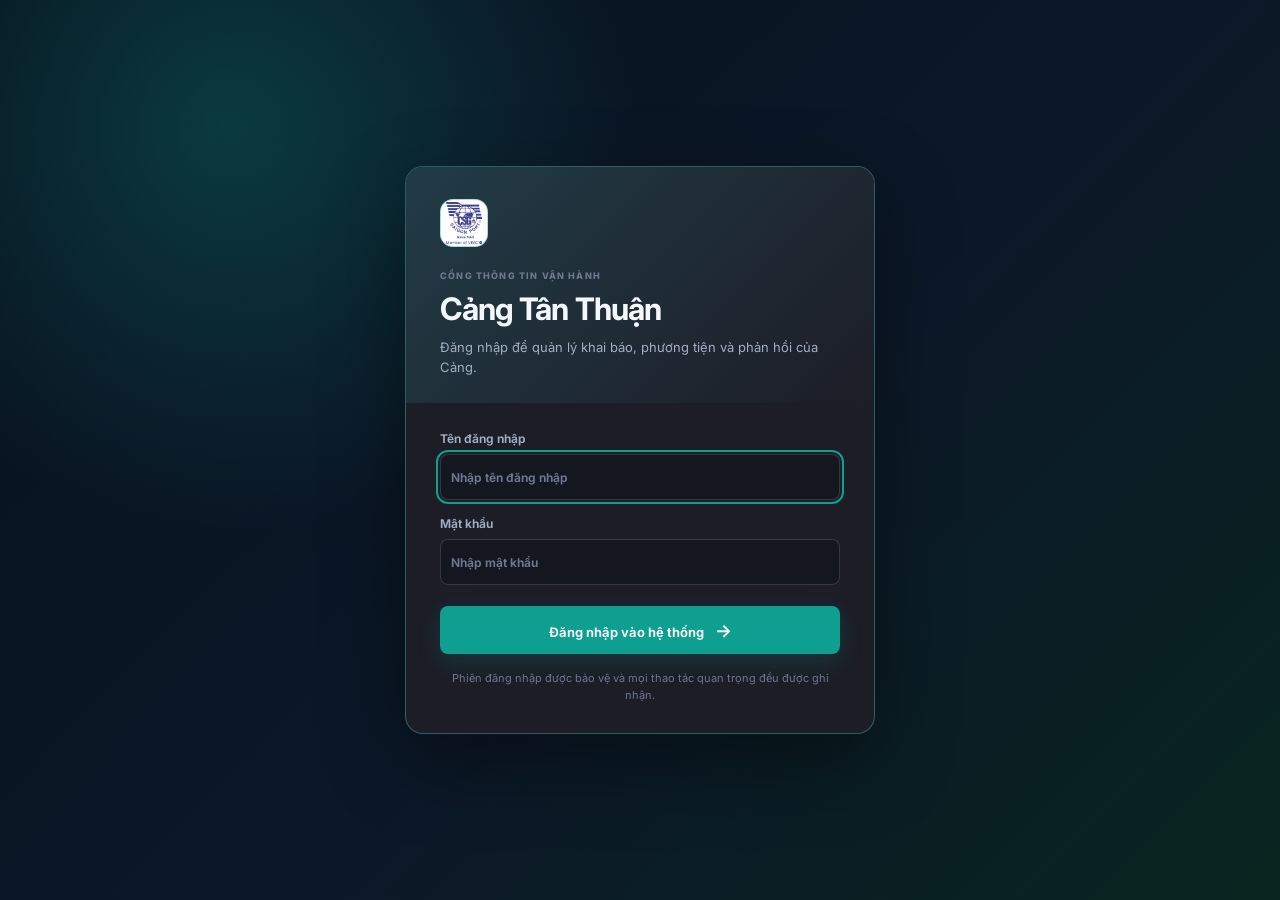
==== commit 562bd7f2: "feat: support mounting the app under a URL subpath The production deployment serves this app at ttpo" ====
--- a/frontend/index.html
+++ b/frontend/index.html
@@ -8,14 +8,14 @@
   <link rel="preconnect" href="https://fonts.googleapis.com">
   <link rel="preconnect" href="https://fonts.gstatic.com" crossorigin>
   <link href="https://fonts.googleapis.com/css2?family=Inter:wght@400;500;600;700&display=swap" rel="stylesheet">
-  <link rel="stylesheet" href="/styles.css?v=1.8.2">
+  <link rel="stylesheet" href="styles.css?v=1.8.2">
 </head>
 <body>
   <a class="skip-link" href="#main-content">Bỏ qua điều hướng, đến nội dung chính</a>
   <div class="app-shell">
     <aside class="sidebar" aria-label="Điều hướng chính">
       <a class="brand" href="#dashboard" aria-label="Về tổng quan TIEN-TAN THUAN PORT">
-        <span class="brand-logo-frame"><img src="/assets/csg-logo.jpg" alt="CSG Saigon Port logo"></span>
+        <span class="brand-logo-frame"><img src="assets/csg-logo.jpg" alt="CSG Saigon Port logo"></span>
         <span class="brand-copy"><strong>TIEN-TAN THUAN PORT</strong><small>Quản Lý Xalan</small></span>
       </a>
       <div class="workspace-chip"><span class="status-dot"></span><span><small>HỆ THỐNG</small><strong>Đang hoạt động</strong></span></div>
@@ -193,7 +193,7 @@
   <dialog id="login-dialog" class="modal login-dialog" aria-labelledby="login-title" aria-describedby="login-description">
     <form id="login-form">
       <div class="login-hero">
-        <span class="login-logo-frame"><img src="/assets/csg-logo.jpg" alt="Cảng Sài Gòn"></span>
+        <span class="login-logo-frame"><img src="assets/csg-logo.jpg" alt="Cảng Sài Gòn"></span>
         <p class="eyebrow">CỔNG THÔNG TIN VẬN HÀNH</p>
         <h2 id="login-title">Cảng Tân Thuận</h2>
         <p id="login-description">Đăng nhập để quản lý khai báo, phương tiện và phản hồi của Cảng.</p>
@@ -213,6 +213,6 @@
   </dialog>
 
   <div id="toast-region" class="toast-region" role="status" aria-live="polite" aria-atomic="true"></div>
-  <script src="/app.js?v=1.8.2" defer></script>
+  <script src="app.js?v=1.8.2" defer></script>
 </body>
 </html>
--- a/frontend/styles.css
+++ b/frontend/styles.css
@@ -0,0 +1,396 @@
+:root {
+  --cvf-bg-shell: #0d0f1a;
+  --cvf-bg-page: #111218;
+  --cvf-surface: #1c1d27;
+  --cvf-surface-elevated: #242636;
+  --cvf-border: rgba(255,255,255,.08);
+  --cvf-border-strong: rgba(255,255,255,.14);
+  --cvf-text-primary: #f4f7fb;
+  --cvf-text-secondary: #a3adc2;
+  --cvf-text-muted: #6f7890;
+  --cvf-success: #10b981;
+  --cvf-warning: #f59e0b;
+  --cvf-danger: #f43f5e;
+  --cvf-info: #38bdf8;
+  --cvf-overlay: rgba(5,8,14,.72);
+  --cvf-input: #151720;
+  --cvf-logo-bg: #ffffff;
+  --cvf-shadow-sm: 0 10px 28px rgba(0,0,0,.18), 0 2px 6px rgba(0,0,0,.22), inset 0 0 0 1px rgba(255,255,255,.025);
+  --cvf-shadow-lg: 0 28px 70px rgba(0,0,0,.38), 0 8px 20px rgba(0,0,0,.32), inset 0 0 0 1px rgba(255,255,255,.04);
+  color-scheme: dark;
+  transition: background-color 0.4s ease, color 0.4s ease;
+}
+
+[data-theme="light"] {
+  --cvf-bg-shell: #e9eef3;
+  --cvf-bg-page: #f5f7f9;
+  --cvf-surface: #ffffff;
+  --cvf-surface-elevated: #f1f4f7;
+  --cvf-border: rgba(20,38,56,.1);
+  --cvf-border-strong: rgba(20,38,56,.18);
+  --cvf-text-primary: #18222d;
+  --cvf-text-secondary: #526273;
+  --cvf-text-muted: #7f8b98;
+  --cvf-overlay: rgba(28,42,54,.45);
+  --cvf-input: #f7f9fb;
+  --cvf-logo-bg: #ffffff;
+  --cvf-shadow-sm: 0 10px 28px rgba(39,65,86,.08), 0 2px 6px rgba(39,65,86,.08), inset 0 0 0 1px rgba(255,255,255,.65);
+  --cvf-shadow-lg: 0 30px 70px rgba(39,65,86,.2), 0 8px 18px rgba(39,65,86,.12), inset 0 0 0 1px rgba(255,255,255,.8);
+  color-scheme: light;
+}
+
+[data-accent="teal"] {
+  --cvf-accent: #0f9f91;
+  --cvf-accent-hover: #0bb8a7;
+  --cvf-accent-soft: rgba(15,159,145,.14);
+  --cvf-accent-border: rgba(15,159,145,.34);
+  --cvf-accent-glow: rgba(15,159,145,.2);
+  --cvf-on-accent: #ffffff;
+}
+
+* { box-sizing: border-box; }
+[hidden] { display: none !important; }
+html { scroll-behavior: smooth; }
+body { margin: 0; min-width: 320px; background: var(--cvf-bg-page); color: var(--cvf-text-primary); font-family: "Inter", "Segoe UI", sans-serif; font-size: 13px; transition: background-color 0.4s ease, color 0.4s ease; }
+button, input, select, textarea { font: inherit; }
+button, a { -webkit-tap-highlight-color: transparent; }
+button:focus-visible, a:focus-visible, input:focus-visible, select:focus-visible, textarea:focus-visible { outline: 2px solid var(--cvf-accent); outline-offset: 2px; }
+h1, h2, p { margin-top: 0; }
+h1 { margin-bottom: 7px; font-size: clamp(23px, 2.4vw, 27px); line-height: 1.15; }
+h2 { margin-bottom: 8px; font-size: 15px; }
+p { color: var(--cvf-text-secondary); line-height: 1.55; }
+code { color: var(--cvf-info); }
+
+.app-shell { min-height: 100vh; display: grid; grid-template-columns: 220px 1fr; }
+.sidebar { position: fixed; inset: 0 auto 0 0; z-index: 30; width: 220px; min-height: 0; display: flex; flex-direction: column; padding: 18px 13px; overflow-y: auto; overscroll-behavior: contain; background: var(--cvf-bg-shell); border-right: 1px solid var(--cvf-border); }
+.brand { display: flex; gap: 11px; align-items: center; padding: 2px 5px 20px; color: var(--cvf-text-primary); text-decoration: none; }
+.brand-logo-frame { display: grid; place-items: center; width: 43px; height: 43px; flex: 0 0 43px; overflow: hidden; border: 1px solid var(--cvf-border-strong); border-radius: 10px; background: var(--cvf-surface-elevated); box-shadow: 0 8px 24px var(--cvf-accent-glow); }
+.brand-logo-frame img { width: 100%; height: 100%; object-fit: contain; background: var(--cvf-logo-bg); }
+.brand-copy { min-width: 0; }.brand strong, .brand small { display: block; }.brand strong { font-size: 10px; line-height: 1.25; overflow-wrap: anywhere; }.brand small { margin-top: 4px; color: var(--cvf-text-muted); font-size: 9px; line-height: 1.25; }
+.workspace-chip { display: flex; align-items: center; gap: 9px; margin-bottom: 20px; padding: 10px; border: 1px solid var(--cvf-border); border-radius: 10px; background: var(--cvf-accent-soft); }
+.workspace-chip small, .workspace-chip strong { display: block; }.workspace-chip small { color: var(--cvf-text-muted); font-size: 8px; font-weight: 800; letter-spacing: .1em; }.workspace-chip strong { margin-top: 2px; font-size: 11px; }
+.status-dot { width: 8px; height: 8px; border-radius: 50%; background: var(--cvf-success); box-shadow: 0 0 0 4px color-mix(in srgb, var(--cvf-success) 15%, transparent); }
+.nav-label, .eyebrow { margin: 14px 9px 7px; color: var(--cvf-text-muted); font-size: 9px; font-weight: 800; letter-spacing: .13em; }
+.primary-nav, .data-nav { flex: 0 0 auto; }
+.data-nav { margin-top: 0; padding-top: 0; }
+nav a { display: flex; align-items: center; gap: 10px; margin: 2px 0; padding: 10px 11px; border-radius: 8px; color: var(--cvf-text-secondary); text-decoration: none; transition: 150ms ease; }
+nav a:hover, nav a.active { background: var(--cvf-accent-soft); color: var(--cvf-text-primary); }
+nav a.active { box-shadow: inset 3px 0 var(--cvf-accent); }
+nav a span { width: 17px; color: var(--cvf-text-muted); text-align: center; }
+.sidebar-footer { margin-top: auto; display: grid; gap: 10px; padding-top: 14px; color: var(--cvf-text-muted); text-align: center; font-size: 10px; }
+.sidebar-unit-context { position: relative; margin-top: 14px; padding-top: 12px; border-top: 1px solid var(--cvf-border); }
+.reporting-unit-trigger { display: grid; grid-template-columns: 32px minmax(0, 1fr) 14px; align-items: center; gap: 10px; width: 100%; min-height: 56px; padding: 10px 11px; border: 1px solid var(--cvf-border); border-radius: 10px; background: var(--cvf-surface-elevated); color: var(--cvf-text-primary); text-align: left; cursor: pointer; }
+.reporting-unit-trigger:hover, .reporting-unit-trigger[aria-expanded="true"] { border-color: var(--cvf-accent-border); background: var(--cvf-accent-soft); }.reporting-unit-trigger:disabled { cursor: not-allowed; opacity: .55; }
+.reporting-unit-icon { display: grid; place-items: center; width: 32px; height: 32px; border-radius: 8px; background: var(--cvf-accent-soft); color: var(--cvf-accent-hover); }.reporting-unit-icon svg { width: 17px; height: 17px; }
+.reporting-unit-copy { min-width: 0; }.reporting-unit-copy strong { display: block; overflow: hidden; font-size: 12px; text-overflow: ellipsis; white-space: nowrap; }
+.reporting-unit-chevron { color: var(--cvf-text-muted); font-size: 14px; transition: transform 140ms ease; }.reporting-unit-trigger[aria-expanded="true"] .reporting-unit-chevron { transform: rotate(180deg); }
+.reporting-unit-menu { display: grid; gap: 5px; margin-top: 7px; padding: 7px; border: 1px solid var(--cvf-border-strong); border-radius: 10px; background: var(--cvf-surface); box-shadow: var(--cvf-shadow-lg); }.reporting-unit-menu > p { margin: 0; padding: 10px; color: var(--cvf-text-muted); font-size: 10px; text-align: left; }
+.reporting-unit-menu button { display: flex; align-items: center; justify-content: space-between; gap: 9px; width: 100%; min-height: 48px; padding: 10px 11px; border: 0; border-radius: 8px; background: transparent; color: var(--cvf-text-secondary); text-align: left; cursor: pointer; }.reporting-unit-menu button:hover, .reporting-unit-menu button:focus-visible, .reporting-unit-menu button.selected { background: var(--cvf-accent-soft); color: var(--cvf-text-primary); }.reporting-unit-menu button span { min-width: 0; }.reporting-unit-menu strong { display: block; overflow: hidden; font-size: 11px; text-overflow: ellipsis; white-space: nowrap; }.reporting-unit-menu b { color: var(--cvf-accent-hover); font-size: 13px; }
+.reporting-unit-create-action { margin-top: 3px; padding-top: 7px; border-top: 1px solid var(--cvf-border); }.reporting-unit-create-action button strong { color: var(--cvf-accent-hover); font-size: 11px; }
+.sidebar-user-name { display: grid; justify-items: center; gap: 3px; overflow-wrap: anywhere; }
+.sidebar-user-name strong { color: var(--cvf-text-primary); font-size: 10px; }
+.sidebar-user-name small { color: var(--cvf-text-muted); font-size: 9px; }
+.role-pill { display: inline-flex; min-height: 22px; align-items: center; padding: 0 8px; border: 1px solid var(--cvf-accent-border); border-radius: 999px; background: var(--cvf-accent-soft); color: var(--cvf-accent-hover); font-size: 9px; font-weight: 800; }
+.main-column { grid-column: 2; min-width: 0; }
+.topbar { position: sticky; top: 0; z-index: 20; height: 58px; display: flex; align-items: center; justify-content: space-between; gap: 16px; padding: 0 26px; border-bottom: 1px solid var(--cvf-border); background: color-mix(in srgb, var(--cvf-bg-page) 88%, transparent); backdrop-filter: blur(16px); }
+.topbar .eyebrow { display: block; margin: 0 0 2px; }.topbar strong { display: block; font-size: 12px; }.topbar-actions { display: flex; align-items: center; gap: 10px; }
+.tenant-context-notice { max-width: 680px; margin: 40px auto; text-align: center; }
+.tenant-context-blocked main .page { display: none !important; }
+main { padding: 26px clamp(18px, 3vw, 34px) 50px; }
+.page { display: none; max-width: 1440px; margin: 0 auto; animation: reveal 220ms ease; }.page.active { display: block; }
+@keyframes reveal { from { opacity: 0; transform: translateY(7px); } to { opacity: 1; transform: translateY(0); } }
+.page-heading { display: flex; align-items: flex-end; justify-content: space-between; gap: 20px; margin-bottom: 22px; }.page-heading .eyebrow { margin: 0 0 8px; }.page-heading p:last-child { margin-bottom: 0; }
+.primary-button, .soft-button, .outline-button, .ghost-button, .icon-button, .file-button { min-height: 36px; border: 0; border-radius: 8px; cursor: pointer; font-weight: 650; transition: 150ms ease; }
+.primary-button { padding: 0 14px; background: var(--cvf-accent); color: var(--cvf-on-accent); box-shadow: 0 7px 22px var(--cvf-accent-glow); }.primary-button:hover { background: var(--cvf-accent-hover); transform: translateY(-1px); }
+.soft-button { padding: 0 12px; background: var(--cvf-accent-soft); color: var(--cvf-accent-hover); }.outline-button { padding: 0 13px; border: 1px solid var(--cvf-accent-border); background: transparent; color: var(--cvf-accent-hover); }.ghost-button { padding: 0 12px; background: transparent; color: var(--cvf-text-secondary); }.icon-button { min-width: 36px; background: transparent; color: var(--cvf-text-secondary); font-size: 20px; }.full { width: 100%; margin-top: 9px; }
+.state-badge, .table-badge { display: inline-flex; align-items: center; min-height: 24px; padding: 0 8px; border-radius: 999px; font-size: 10px; font-weight: 750; }.pending, .draft { background: color-mix(in srgb, var(--cvf-warning) 14%, transparent); color: var(--cvf-warning); }.ok, .submitted { background: color-mix(in srgb, var(--cvf-success) 14%, transparent); color: var(--cvf-success); }
+.danger { background: color-mix(in srgb, var(--cvf-danger) 14%, transparent); color: var(--cvf-danger); }
+.stat-grid { display: grid; grid-template-columns: repeat(5, minmax(140px, 1fr)); gap: 12px; margin-bottom: 15px; }.stat-card { min-height: 112px; padding: 17px; border: 1px solid var(--cvf-border); border-radius: 13px; background: var(--cvf-surface); box-shadow: var(--cvf-shadow-sm); }.stat-card p { margin-bottom: 14px; color: var(--cvf-text-muted); font-size: 9px; font-weight: 800; letter-spacing: .1em; }.stat-card strong { font-size: 31px; font-variant-numeric: tabular-nums; }.stat-card small { display: block; margin-top: 7px; color: var(--cvf-text-secondary); }
+.dashboard-search { display: flex; align-items: center; justify-content: space-between; gap: 12px; margin-bottom: 12px; padding: 12px; }.search-card-grid { display: grid; grid-template-columns: repeat(3, minmax(0, 1fr)); gap: 10px; margin-bottom: 12px; }.search-result-card { padding: 14px; border: 1px solid var(--cvf-accent-border); border-radius: 11px; background: var(--cvf-accent-soft); }.search-result-card strong, .search-result-card small { display: block; }.search-result-card small { margin-top: 5px; color: var(--cvf-text-secondary); }.search-result-card .table-badge { margin-top: 10px; }
+.content-grid { display: grid; grid-template-columns: minmax(0, 1fr); gap: 14px; }.span-2 { min-width: 0; }.panel { padding: 18px; border: 1px solid var(--cvf-border); border-radius: 13px; background: var(--cvf-surface); box-shadow: var(--cvf-shadow-sm); }.panel-header, .filter-bar { display: flex; align-items: center; justify-content: space-between; gap: 15px; margin-bottom: 14px; }.panel-header .eyebrow { margin: 0 0 5px; }.panel-header h2 { margin: 0; }
+.table-wrap { overflow-x: auto; }.data-table { width: 100%; border-collapse: collapse; white-space: nowrap; }.data-table th { padding: 9px 11px; border-bottom: 1px solid var(--cvf-border-strong); color: var(--cvf-text-muted); font-size: 9px; letter-spacing: .09em; text-align: left; }.data-table td { padding: 12px 11px; border-bottom: 1px solid var(--cvf-border); color: var(--cvf-text-secondary); }.data-table tr:last-child td { border-bottom: 0; }.data-table tbody tr:hover { background: var(--cvf-accent-soft); }.data-table strong { color: var(--cvf-text-primary); }.data-table button { border: 0; background: transparent; color: var(--cvf-accent-hover); cursor: pointer; }
+.search { display: flex; align-items: center; width: min(380px, 100%); height: 36px; padding: 0 11px; border: 1px solid var(--cvf-border); border-radius: 9px; background: var(--cvf-input); }.search input { width: 100%; border: 0; outline: 0; background: transparent; color: var(--cvf-text-primary); }.muted { color: var(--cvf-text-muted); }
+.segmented { display: flex; padding: 3px; border-radius: 9px; background: var(--cvf-input); }.segmented button { min-height: 29px; padding: 0 10px; border: 0; border-radius: 7px; background: transparent; color: var(--cvf-text-secondary); cursor: pointer; }.segmented button.active { background: var(--cvf-accent-soft); color: var(--cvf-accent-hover); }
+.advanced-filter { display: grid; grid-template-columns: 1.4fr repeat(5, minmax(120px, 1fr)) auto auto; gap: 11px; align-items: end; margin-bottom: 14px; }.advanced-filter .ghost-button { border: 1px solid var(--cvf-border); }.approval-dots { display: inline-flex; gap: 5px; }.approval { display: inline-grid; place-items: center; min-width: 28px; height: 24px; padding: 0 5px; border-radius: 6px; background: var(--cvf-input); color: var(--cvf-text-muted); font-size: 8px; font-weight: 800; }.approval.approved { background: color-mix(in srgb, var(--cvf-success) 16%, transparent); color: var(--cvf-success); }.approval.rejected { background: color-mix(in srgb, var(--cvf-danger) 16%, transparent); color: var(--cvf-danger); }
+.approval-legend { display: flex; flex-wrap: wrap; align-items: center; gap: 5px 14px; margin: 0 0 10px; color: var(--cvf-text-muted); font-size: 11px; }.approval-legend strong { color: var(--cvf-text-secondary); }.approval-legend-state { color: var(--cvf-success); }.approval-heading small { display: block; margin-top: 3px; color: var(--cvf-text-muted); font-size: 8px; font-weight: 600; letter-spacing: .03em; text-transform: none; }
+.import-grid, .report-grid { display: grid; grid-template-columns: repeat(3, 1fr); gap: 14px; margin-bottom: 14px; }.upload-card { display: grid; justify-items: start; min-height: 240px; }.upload-icon { display: grid; place-items: center; width: 45px; height: 45px; margin-bottom: 22px; border-radius: 11px; background: var(--cvf-accent-soft); color: var(--cvf-accent-hover); font-size: 22px; }.file-button { display: inline-grid; place-items: center; margin-top: auto; padding: 0 14px; border: 1px solid var(--cvf-accent-border); color: var(--cvf-accent-hover); }.file-button input { position: absolute; width: 1px; height: 1px; opacity: 0; }.empty-state { min-height: 100px; display: grid; place-items: center; color: var(--cvf-text-muted); text-align: center; }
+.report-filter { display: flex; align-items: end; gap: 14px; margin-bottom: 14px; }.report-filter label { min-width: 170px; }.report-grid { grid-template-columns: repeat(3, 1fr); }.report-card { min-height: 145px; display: flex; flex-direction: column; }.report-card > span { width: fit-content; padding: 5px 7px; border-radius: 6px; background: var(--cvf-accent-soft); color: var(--cvf-accent-hover); font: 700 10px "DM Mono", monospace; }.report-card h2 { margin-top: 16px; }.report-card button { margin-top: auto; align-self: flex-start; }
+.checkbox-line { display:flex; align-items:flex-start; gap:9px; color:var(--cvf-text-muted); font-weight:500; line-height:1.45; }.checkbox-line input { width:auto; margin-top:3px; }.report-adjustment-form { display:grid; grid-template-columns:170px 180px 150px minmax(260px,1fr) auto; gap:12px; align-items:end; }.report-adjustment-form .adjustment-reason { min-width:0; }
+.report-analytics { margin-bottom: 14px; }.panel-actions { display: flex; align-items: center; gap: 10px; }.kpi-grid { display: grid; grid-template-columns: repeat(4, minmax(0, 1fr)); gap: 12px; margin: 16px 0; }.kpi-card { min-height: 112px; padding: 15px; border: 1px solid var(--cvf-border); border-radius: 11px; background: var(--cvf-surface-elevated); }.kpi-card p, .kpi-card strong, .kpi-card small { display: block; }.kpi-card p { margin: 0; color: var(--cvf-text-muted); font-size: 9px; font-weight: 800; letter-spacing: .08em; }.kpi-card strong { color: var(--cvf-text-primary); font-size: 27px; font-variant-numeric: tabular-nums; }.kpi-card small { margin-top: 6px; color: var(--cvf-text-secondary); font-size: 10px; }.kpi-value { display: flex; align-items: center; gap: 8px; margin-top: 9px; }.kpi-delta, .compare-delta { font-size: 10px; font-weight: 750; }.up { color: var(--cvf-success) !important; }.down { color: var(--cvf-danger) !important; }
+.analytics-split { display: grid; grid-template-columns: minmax(0, 1.7fr) minmax(320px, 1fr); gap: 12px; }.trend-card, .compare-card { min-height: 275px; padding: 16px; border: 1px solid var(--cvf-border); border-radius: 11px; background: var(--cvf-surface-elevated); }.trend-head, .compare-head { display: flex; justify-content: space-between; gap: 12px; }.trend-chart { min-height: 185px; display: flex; align-items: stretch; gap: 8px; padding: 22px 4px 8px; }.trend-col { min-width: 0; flex: 1; display: grid; grid-template-rows: 150px auto; gap: 7px; text-align: center; }.trend-bars { height: 150px; display: flex; align-items: end; justify-content: center; gap: 3px; }.trend-bar { width: min(15px, 38%); min-height: 2px; border-radius: 5px 5px 2px 2px; }.trend-bar.cur { background: var(--cvf-accent); }.trend-bar.prev { background: color-mix(in srgb, var(--cvf-text-muted) 45%, transparent); }.trend-col small { color: var(--cvf-text-muted); font-size: 9px; white-space: nowrap; overflow: hidden; text-overflow: ellipsis; }.trend-legend { display: flex; gap: 16px; color: var(--cvf-text-muted); font-size: 10px; }.trend-legend span { display: flex; align-items: center; gap: 6px; }.trend-legend i { width: 8px; height: 8px; border-radius: 3px; }.dot-cur { background: var(--cvf-accent); }.dot-prev { background: color-mix(in srgb, var(--cvf-text-muted) 45%, transparent); }.compare-card table { width: 100%; margin-top: 14px; border-collapse: collapse; }.compare-card th, .compare-card td { padding: 10px 7px; border-bottom: 1px solid var(--cvf-border); text-align: right; }.compare-card th:first-child, .compare-card td:first-child { text-align: left; }.compare-card th { color: var(--cvf-text-muted); font-size: 8px; letter-spacing: .07em; text-transform: uppercase; }.compare-card td { color: var(--cvf-text-secondary); font-size: 11px; }.compare-card td:first-child { color: var(--cvf-text-primary); font-weight: 700; }
+.warning-strip { display: none; margin-bottom: 12px; padding: 12px 14px; border: 1px solid color-mix(in srgb, var(--cvf-warning) 40%, transparent); border-radius: 10px; background: color-mix(in srgb, var(--cvf-warning) 10%, transparent); color: var(--cvf-warning); }.warning-strip.visible { display: block; }.integration-panel { display: grid; grid-template-columns: 1fr auto; gap: 18px; align-items: center; }.integration-panel .eyebrow { margin-left: 0; }.integration-state { display: flex; align-items: center; gap: 10px; }.span-full { grid-column: 1 / -1; }.attachment-field { padding: 14px; border: 1px dashed var(--cvf-accent-border); border-radius: 10px; background: var(--cvf-accent-soft); }.attachment-field small { color: var(--cvf-text-muted); font-weight: 400; }
+.integration-readiness { display: flex; flex-wrap: wrap; gap: 8px; margin-top: 12px; }.integration-readiness span { display: grid; gap: 2px; min-width: 135px; padding: 9px 11px; border: 1px solid var(--cvf-border); border-radius: 9px; background: var(--cvf-surface-elevated); color: var(--cvf-text-secondary); font-size: 10px; }.integration-readiness b { color: var(--cvf-text-primary); font-size: 9px; text-transform: uppercase; letter-spacing: .06em; }
+.import-mapping-note { margin: 0 0 12px; padding: 9px 11px; border-left: 3px solid var(--cvf-accent); border-radius: 7px; background: var(--cvf-accent-soft); color: var(--cvf-text-secondary); font-size: 11px; }
+label { display: grid; gap: 6px; color: var(--cvf-text-secondary); font-size: 11px; font-weight: 650; }input, select, textarea { width: 100%; min-height: 38px; padding: 8px 10px; border: 1px solid var(--cvf-border-strong); border-radius: 8px; background: var(--cvf-input); color: var(--cvf-text-primary); }textarea { min-height: 74px; resize: vertical; }input::placeholder { color: var(--cvf-text-muted); }
+.modal { width: min(850px, calc(100vw - 28px)); max-height: calc(100vh - 30px); padding: 0; border: 1px solid var(--cvf-border-strong); border-radius: 14px; background: var(--cvf-surface); color: var(--cvf-text-primary); box-shadow: var(--cvf-shadow-lg); }.modal.wide { width: min(1120px, calc(100vw - 28px)); }.modal::backdrop { background: var(--cvf-overlay); backdrop-filter: blur(5px); }.modal form { display: flex; flex-direction: column; max-height: calc(100vh - 32px); }.modal-header { display: flex; align-items: center; gap: 16px; padding: 18px 20px; border-bottom: 1px solid var(--cvf-border); }.modal-header > div:first-child { margin-right: auto; }.modal-header .eyebrow { margin: 0 0 5px; }.modal-header h2 { margin: 0; font-size: 18px; }.sticky { position: sticky; top: 0; z-index: 4; background: var(--cvf-surface); }.draft-state { max-width: 300px; color: var(--cvf-text-muted); font-size: 10px; text-align: right; }.draft-state span { color: var(--cvf-success); }.wizard-progress-wrap { border-bottom: 1px solid var(--cvf-border); }.wizard-progress { display: grid; grid-template-columns: repeat(6, minmax(0, 1fr)); gap: 8px; margin: 0; padding: 14px 20px; list-style: none; }.wizard-step-button { display: grid; justify-items: center; gap: 6px; width: 100%; min-height: 56px; padding: 6px 4px; border: 0; border-radius: 9px; background: transparent; color: var(--cvf-text-muted); cursor: pointer; }.wizard-step-button span { display: grid; place-items: center; width: 26px; height: 26px; border: 1px solid var(--cvf-border-strong); border-radius: 50%; background: var(--cvf-input); font-size: 10px; font-weight: 800; }.wizard-step-button small { max-width: 120px; font-size: 9px; line-height: 1.25; text-align: center; }.wizard-dot.active .wizard-step-button { background: var(--cvf-accent-soft); color: var(--cvf-text-primary); }.wizard-dot.active .wizard-step-button span, .wizard-dot.done .wizard-step-button span { border-color: var(--cvf-accent); background: var(--cvf-accent); color: var(--cvf-on-accent); }.wizard-step-button:disabled { cursor: not-allowed; opacity: .52; }.wizard-nav { display: flex; justify-content: space-between; gap: 10px; padding: 12px 20px 0; }.form-grid { display: grid; grid-template-columns: repeat(3, 1fr); gap: 13px; padding: 20px; overflow-y: auto; }.form-grid .span-2 { grid-column: span 2; }.form-grid .span-3 { grid-column: 1 / -1; }.form-section { padding: 18px 20px 20px; border-bottom: 1px solid var(--cvf-border); }.form-section h3 { margin: 0 0 15px; font-size: 12px; }.section-grid { display: grid; grid-template-columns: repeat(4, 1fr); gap: 13px; }.section-grid .wide-field { grid-column: span 2; }.derived { background: var(--cvf-accent-soft); color: var(--cvf-accent-hover); font-weight: 750; }.locked-field input, .locked-field select { background: var(--cvf-surface-elevated); color: var(--cvf-text-secondary); }.locked-field select[data-locked="true"] { pointer-events: none; }.record-lock-note { display: grid; gap: 4px; padding: 11px 13px; border-left: 3px solid var(--cvf-accent); border-radius: 7px; background: var(--cvf-accent-soft); }.record-lock-note strong { color: var(--cvf-text-primary); font-size: 11px; }.record-lock-note span { color: var(--cvf-text-secondary); font-size: 10px; line-height: 1.45; }.modal-actions, .review-strip { display: flex; justify-content: flex-end; align-items: center; gap: 10px; padding: 15px 20px; border-top: 1px solid var(--cvf-border); }.review-strip { position: sticky; bottom: 0; z-index: 4; justify-content: space-between; background: var(--cvf-surface-elevated); }.review-strip p { margin: 3px 0 0; font-size: 10px; }.review-strip > div:last-child { display: flex; gap: 9px; }
+.reporting-unit-dialog { width: min(500px, calc(100vw - 28px)); }.reporting-unit-form-body { display: grid; gap: 14px; padding: 20px; }.reporting-unit-form-body > p { margin: 0; padding: 10px 12px; border-left: 3px solid var(--cvf-accent); border-radius: 7px; background: var(--cvf-accent-soft); font-size: 10px; }.reporting-unit-form-body label small { color: var(--cvf-text-muted); font-size: 9px; font-weight: 400; }
+#crew-dialog { width: min(720px, calc(100vw - 28px)); }
+#crew-fields { grid-template-columns: repeat(2, minmax(0, 1fr)); }
+#crew-fields textarea { min-height: 62px; }
+.toast-region { position: fixed; right: 20px; bottom: 20px; z-index: 100; display: grid; gap: 9px; }.toast { max-width: 360px; padding: 13px 15px; border: 1px solid var(--cvf-border-strong); border-radius: 10px; background: var(--cvf-surface-elevated); box-shadow: var(--cvf-shadow-lg); animation: reveal 180ms ease; }.toast.error { border-color: color-mix(in srgb, var(--cvf-danger) 45%, transparent); }.mobile-only { display: none; }
+.workflow-summary { display: grid; grid-template-columns: repeat(4, 1fr); gap: 10px; padding: 18px 20px; border-bottom: 1px solid var(--cvf-border); }.workflow-summary article { padding: 13px; border-radius: 9px; background: var(--cvf-surface-elevated); }.workflow-summary small,.workflow-summary strong { display: block; }.workflow-summary small { margin-bottom: 7px; color: var(--cvf-text-muted); font-size: 8px; letter-spacing: .08em; }.timeline { max-height: 280px; overflow-y: auto; padding: 18px 22px; }.timeline article { display: grid; grid-template-columns: 12px 1fr; gap: 11px; padding-bottom: 16px; }.timeline article > span { width: 9px; height: 9px; margin-top: 3px; border-radius: 50%; background: var(--cvf-accent); box-shadow: 0 0 0 4px var(--cvf-accent-soft); }.timeline strong,.timeline small { display: block; }.timeline small { margin-top: 4px; color: var(--cvf-text-muted); }.timeline p { margin: 5px 0 0; }.workflow-form { display: grid; grid-template-columns: repeat(4,1fr); gap: 11px; padding: 18px 20px; border-top: 1px solid var(--cvf-border); }.workflow-form .span-full { grid-column: 1/-1; }.workflow-form button { justify-self: start; }
+
+@media (max-width: 1180px) { .stat-grid { grid-template-columns: repeat(3, 1fr); } }
+@media (max-width: 1000px) { .stat-grid { grid-template-columns: repeat(2, 1fr); }.content-grid { grid-template-columns: 1fr; }.import-grid { grid-template-columns: repeat(2, 1fr); }.report-grid { grid-template-columns: 1fr; }.search-card-grid { grid-template-columns: repeat(2, 1fr); }.section-grid { grid-template-columns: repeat(2, 1fr); }.integration-panel { grid-template-columns: 1fr; }.integration-state { justify-content: space-between; }.advanced-filter { grid-template-columns: repeat(3,1fr); }.workflow-form { grid-template-columns: repeat(2,1fr); }.analytics-split { grid-template-columns: 1fr; } }
+@media (max-width: 760px) { .app-shell { display: block; }.sidebar { transform: translateX(-100%); transition: 180ms ease; box-shadow: var(--cvf-shadow-lg); }.sidebar.open { transform: translateX(0); }.main-column { width: 100%; }.topbar { justify-content: flex-start; padding: 0 14px; }.topbar > div:nth-child(2) { min-width: 0; }.topbar .eyebrow, .topbar strong { overflow: hidden; text-overflow: ellipsis; white-space: nowrap; }.topbar-actions { margin-left: auto; }.topbar .state-badge, .topbar-actions .primary-button { display: none; }.mobile-only { display: inline-grid; place-items: center; }main { padding: 20px 14px 38px; }.page-heading { align-items: stretch; flex-direction: column; }.page-heading > button { display: inline-flex; align-items: center; justify-content: center; width: 100%; }.dashboard-search { align-items: stretch; flex-direction: column; }.dashboard-search .search { width: 100%; }.stat-grid, .import-grid, .search-card-grid { grid-template-columns: 1fr; }.report-filter { align-items: stretch; flex-direction: column; }.report-filter label { min-width: 0; }.report-filter p { margin: 5px 0 0; }.form-grid, .section-grid { grid-template-columns: 1fr; }.form-grid .span-2, .form-grid .span-3, .section-grid .wide-field { grid-column: auto; }.draft-state { display: none; }.wizard-progress { grid-template-columns: repeat(3, minmax(0, 1fr)); padding: 10px 12px; }.wizard-step-button { min-height: 50px; }.review-strip { align-items: stretch; flex-direction: column; }.review-strip > div:last-child button { flex: 1; }.integration-state { align-items: stretch; flex-direction: column; }.modal { max-height: 100vh; width: 100vw; border-radius: 0; }.modal form { max-height: 100vh; }.responsive-table, .responsive-table tbody, .responsive-table tr, .responsive-table td { display: block; width: 100%; }.responsive-table thead { display: none; }.responsive-table { white-space: normal; }.responsive-table tr { margin-bottom: 10px; padding: 10px 12px; border: 1px solid var(--cvf-border); border-radius: 11px; background: var(--cvf-surface-elevated); }.responsive-table td { display: grid; grid-template-columns: minmax(95px, .7fr) minmax(0, 1fr); gap: 9px; padding: 7px 0; border-bottom: 1px solid var(--cvf-border); overflow-wrap: anywhere; }.responsive-table td:last-child { border-bottom: 0; }.responsive-table td::before { content: attr(data-label); color: var(--cvf-text-muted); font-size: 9px; font-weight: 800; letter-spacing: .06em; text-transform: uppercase; } }
+@media (prefers-reduced-motion: reduce) { *, *::before, *::after { scroll-behavior: auto !important; animation-duration: .01ms !important; transition-duration: .01ms !important; } }
+@media (max-width: 760px) { .advanced-filter,.workflow-summary,.workflow-form { grid-template-columns: 1fr; }.workflow-form .span-full { grid-column: auto; }.workflow-form button { width: 100%; }.approval-dots { flex-wrap: wrap; } }
+@media (max-width: 760px) { .panel-actions { align-items: stretch; flex-direction: column; }.period-switch { width: 100%; }.period-switch button { flex: 1; }.kpi-grid { grid-template-columns: repeat(2, minmax(0, 1fr)); }.analytics-split { grid-template-columns: 1fr; }.trend-card, .compare-card { min-height: 0; }.integration-readiness { display: grid; grid-template-columns: 1fr; }.integration-readiness span { min-width: 0; } }
+/* THÊM VÀO CUỐI FILE STYLES */
+.theme-btn {
+  position: relative;
+  width: 36px;
+  height: 36px;
+  padding: 8px;
+  border-radius: 50%;
+  color: var(--cvf-text-secondary);
+  display: flex;
+  align-items: center;
+  justify-content: center;
+  transition: color 0.2s, background-color 0.2s, transform 0.2s;
+  cursor: pointer;
+  border: none;
+  background: transparent;
+}
+.theme-btn:hover {
+  color: var(--cvf-text-primary);
+  background-color: var(--cvf-surface-elevated);
+  transform: scale(1.05);
+}
+.theme-btn .sun-icon, .theme-btn .moon-icon {
+  position: absolute;
+  transition: opacity 0.3s ease, transform 0.3s ease;
+}
+html[data-theme="dark"] .theme-btn .sun-icon {
+  opacity: 1;
+  transform: rotate(0deg);
+}
+html[data-theme="dark"] .theme-btn .moon-icon {
+  opacity: 0;
+  transform: rotate(90deg);
+}
+html[data-theme="light"] .theme-btn .sun-icon {
+  opacity: 0;
+  transform: rotate(-90deg);
+}
+html[data-theme="light"] .theme-btn .moon-icon {
+  opacity: 1;
+  transform: rotate(0deg);
+}
+
+.modal, .stat-card, .search-result-card {
+  transition: transform 0.2s ease, box-shadow 0.2s ease, background-color 0.4s ease;
+}
+.stat-card:hover, .search-result-card:hover {
+  transform: translateY(-2px);
+}
+
+/* T5 accessibility baseline: keyboard path and explicit asynchronous state. */
+.skip-link { position: fixed; top: 10px; left: 10px; z-index: 1000; padding: 10px 14px; transform: translateY(-160%); border-radius: 8px; background: var(--cvf-accent); color: #fff; font-weight: 700; text-decoration: none; }
+.skip-link:focus { transform: translateY(0); }
+:focus-visible { outline: 3px solid var(--cvf-accent); outline-offset: 3px; }
+main[aria-busy="true"] { cursor: progress; }
+main[aria-busy="true"] .page.active { opacity: .72; }
+.pagination { display: flex; align-items: center; justify-content: flex-end; gap: 10px; padding-top: 14px; color: var(--cvf-text-muted); font-size: 12px; }
+.pagination button:disabled { cursor: not-allowed; opacity: .45; }
+.attention-queue { margin-top: 18px; }.attention-list { display: grid; gap: 8px; }.attention-list article { display: flex; justify-content: space-between; align-items: center; gap: 12px; padding: 11px 12px; border-radius: 9px; background: var(--cvf-surface-elevated); }.attention-list strong,.attention-list small { display: block; }.attention-list small { margin-top: 4px; color: var(--cvf-text-muted); }.attention-list article > span { white-space: nowrap; color: var(--cvf-warning); font-size: 12px; font-weight: 700; }
+form[aria-busy="true"] { cursor: progress; }form[aria-busy="true"] button[type="submit"] { min-width: 100px; }
+.preference-panel { display: flex; align-items: center; justify-content: space-between; gap: 20px; margin-top: 18px; }.preference-panel .eyebrow { margin: 0 0 6px; }.preference-panel h2 { margin: 0; font-size: 16px; }.preference-panel p:last-child { margin: 6px 0 0; color: var(--cvf-text-muted); font-size: 12px; }.toggle-label { display: flex; align-items: center; gap: 9px; white-space: nowrap; font-size: 12px; }.toggle-label input { width: 18px; min-height: 18px; accent-color: var(--cvf-accent); }
+.demo-data-notice { display: flex; align-items: flex-start; gap: 10px; margin-top: 16px; padding: 12px 14px; border: 1px solid color-mix(in srgb, var(--cvf-warning) 45%, transparent); border-radius: 10px; background: color-mix(in srgb, var(--cvf-warning) 11%, transparent); color: var(--cvf-text-secondary); font-size: 12px; line-height: 1.5; }.demo-data-notice strong { color: var(--cvf-warning); white-space: nowrap; }
+
+/* Dedicated authentication surface: no blurred application is shown behind it. */
+body:has(#login-dialog[open]) .app-shell { visibility: hidden; }
+.login-dialog { width: min(470px, calc(100vw - 32px)); padding: 0; overflow: hidden; border: 1px solid color-mix(in srgb, var(--cvf-accent) 34%, var(--cvf-border-strong)); border-radius: 18px; background: var(--cvf-surface); box-shadow: 0 28px 80px rgba(0,0,0,.42); }.login-dialog::backdrop { background: radial-gradient(circle at 18% 14%, color-mix(in srgb, var(--cvf-accent) 28%, transparent), transparent 31%), linear-gradient(135deg, #07111d 0%, #0c1828 55%, #08251f 100%); backdrop-filter: none; }.login-hero { padding: 32px 34px 26px; color: var(--cvf-text-primary); background: linear-gradient(135deg, color-mix(in srgb, var(--cvf-accent) 18%, var(--cvf-surface-elevated)), var(--cvf-surface)); }.login-logo-frame { display: grid; place-items: center; width: 48px; height: 48px; margin-bottom: 22px; overflow: hidden; border: 1px solid var(--cvf-accent-border); border-radius: 13px; background: #fff; }.login-logo-frame img { width: 42px; height: 42px; object-fit: contain; }.login-hero .eyebrow { margin: 0 0 7px; }.login-hero h2 { margin: 0; font-size: clamp(25px, 5vw, 31px); letter-spacing: -.03em; }.login-hero p:last-child { margin: 10px 0 0; color: var(--cvf-text-secondary); line-height: 1.55; }.login-form-content { display: grid; gap: 16px; padding: 28px 34px 30px; }.login-form-content label { gap: 8px; font-size: 12px; }.login-form-content input { min-height: 46px; }.login-feedback { margin: 0; padding: 10px 12px; border: 1px solid color-mix(in srgb, var(--cvf-danger) 48%, transparent); border-radius: 9px; background: color-mix(in srgb, var(--cvf-danger) 12%, transparent); color: var(--cvf-danger); font-size: 13px; line-height: 1.45; }.login-submit { min-height: 48px; margin-top: 5px; }.login-submit span { margin-left: 8px; font-size: 18px; }.login-security-note { margin: 0; color: var(--cvf-text-muted); font-size: 11px; line-height: 1.5; text-align: center; }
+@media (max-width: 520px) { .login-hero { padding: 27px 23px 22px; }.login-form-content { padding: 23px; }.preference-panel { align-items: flex-start; flex-direction: column; }.toggle-label { white-space: normal; } }
+
+.step-error-summary { margin: 12px 20px 0; padding: 11px 14px; border: 1px solid color-mix(in srgb, var(--cvf-danger) 45%, transparent); border-radius: 9px; background: color-mix(in srgb, var(--cvf-danger) 10%, transparent); color: var(--cvf-danger); font-size: 12px; outline: 0; }
+.step-error-summary strong { display: block; margin-bottom: 5px; }
+.step-error-summary ul { margin: 0; padding-left: 18px; }
+.step-error-summary li { margin-bottom: 3px; }
+.field-error { display: block; margin-top: 3px; color: var(--cvf-danger); font-size: 11px; font-weight: 600; }
+input[aria-invalid="true"], select[aria-invalid="true"], textarea[aria-invalid="true"] { border-color: var(--cvf-danger) !important; }
+
+.crew-checklist { max-height: 300px; margin: 0; padding: 0; overflow-y: auto; border: 1px solid var(--cvf-border-strong); border-radius: 9px; background: var(--cvf-input); list-style: none; }
+.crew-checklist li label { display: flex; align-items: center; gap: 10px; min-height: 44px; padding: 10px 13px; cursor: pointer; transition: background 140ms ease; }
+.crew-checklist li + li label { border-top: 1px solid var(--cvf-border); }
+.crew-checklist li label:hover { background: var(--cvf-accent-soft); }
+.crew-checklist input[type="checkbox"] { flex: 0 0 17px; width: 17px; min-height: 17px; accent-color: var(--cvf-accent); cursor: pointer; }
+.crew-name { flex: 1 1 auto; min-width: 0; overflow: hidden; color: var(--cvf-text-primary); font-weight: 650; text-overflow: ellipsis; white-space: nowrap; }
+.crew-role { flex-shrink: 0; color: var(--cvf-text-secondary); font-size: 11px; }
+.crew-badge-captain { flex-shrink: 0; padding: 2px 7px; border-radius: 999px; background: var(--cvf-accent-soft); color: var(--cvf-accent-hover); font-size: 10px; font-weight: 750; }
+.crew-cert { flex-shrink: 0; font-size: 10px; }
+.crew-captain { background: color-mix(in srgb, var(--cvf-accent) 6%, transparent); }
+@media (max-width: 760px) { .crew-checklist { max-height: 220px; }.crew-name { max-width: 120px; } }
+
+.feature-notice { padding: 18px; border: 1px dashed var(--cvf-accent-border); border-radius: 10px; background: var(--cvf-accent-soft); }
+.feature-notice strong { color: var(--cvf-text-primary); }
+.feature-notice p { margin: 7px 0 0; color: var(--cvf-text-secondary); font-size: 12px; line-height: 1.55; }
+
+/* H4B report provenance and coverage: totals are never shown without source. */
+.analytics-source-controls { display: flex; align-items: center; justify-content: flex-end; margin: 0 0 12px; }
+.analytics-source-switch { flex-wrap: wrap; }.analytics-source-switch button { min-height: 34px; white-space: nowrap; }
+.analytics-coverage { display: flex; align-items: center; gap: 14px; margin: 0 0 14px; padding: 10px 12px; border: 1px solid var(--cvf-accent-border); border-radius: 10px; background: var(--cvf-accent-soft); }
+.analytics-coverage-head { display: flex; align-items: center; justify-content: space-between; gap: 12px; }.analytics-coverage-head > div { display: flex; align-items: center; gap: 9px; }.analytics-coverage-head strong { font-size: 12px; }
+.coverage-period-list { display: flex; flex: 1; flex-wrap: wrap; gap: 7px; }
+.coverage-period { display: inline-flex; align-items: center; gap: 7px; padding: 5px 8px; border: 1px solid var(--cvf-border); border-radius: 7px; background: var(--cvf-surface); color: var(--cvf-text-muted); font-size: 10px; }.coverage-period strong { color: var(--cvf-text-primary); font-size: 11px; }.coverage-period b { color: var(--cvf-warning); font-size: 9px; letter-spacing: .04em; }.coverage-period.overlap { border-color: color-mix(in srgb, var(--cvf-warning) 55%, var(--cvf-border)); background: color-mix(in srgb, var(--cvf-warning) 8%, var(--cvf-surface)); }
+.analytics-blocked { margin: 0 0 16px; border-color: color-mix(in srgb, var(--cvf-warning) 60%, var(--cvf-border)); }.kpi-card.incomplete strong { color: var(--cvf-text-muted); }
+@media (max-width: 760px) { .analytics-source-controls { align-items: stretch; flex-direction: column; }.analytics-source-switch { display: grid; grid-template-columns: 1fr; width: 100%; }.analytics-source-switch button { width: 100%; }.analytics-coverage { align-items: stretch; flex-direction: column; }.analytics-coverage-head { align-items: center; }.coverage-period-list { flex-direction: column; }.coverage-period { justify-content: space-between; } }
+
+/* Historical import workspace: deliberately distinct from live operational import. */
+.import-mode-tabs { display: inline-flex; gap: 4px; margin: 0 0 16px; padding: 4px; border: 1px solid var(--cvf-border); border-radius: 10px; background: var(--cvf-surface-elevated); }
+.import-mode-tabs button { min-height: 36px; padding: 0 15px; border: 0; border-radius: 7px; background: transparent; color: var(--cvf-text-secondary); font-size: 11px; font-weight: 750; cursor: pointer; }
+.import-mode-tabs button.active { background: var(--cvf-accent); color: var(--cvf-on-accent); box-shadow: var(--cvf-shadow-sm); }
+.import-mode-tabs button:focus-visible { outline: 2px solid var(--cvf-accent); outline-offset: 2px; }
+.import-boundary-note { display: flex; align-items: flex-start; gap: 12px; margin-bottom: 16px; padding: 12px 14px; border-left: 3px solid var(--cvf-accent); border-radius: 8px; background: var(--cvf-accent-soft); color: var(--cvf-text-secondary); font-size: 11px; line-height: 1.5; }
+.import-boundary-note strong { flex: 0 0 auto; color: var(--cvf-text-primary); }
+.import-boundary-note.historical { border: 1px solid color-mix(in srgb, var(--cvf-warning) 42%, var(--cvf-border)); border-left: 3px solid var(--cvf-warning); background: color-mix(in srgb, var(--cvf-warning) 8%, var(--cvf-surface)); }
+.historical-import-steps { display: grid; grid-template-columns: repeat(4, minmax(0, 1fr)); gap: 10px; margin: 0 0 16px; padding: 0; list-style: none; }
+.historical-import-steps li { display: flex; align-items: center; gap: 10px; min-width: 0; padding: 11px 12px; border: 1px solid var(--cvf-border); border-radius: 9px; background: var(--cvf-surface); }
+.historical-import-steps li > span { display: grid; flex: 0 0 26px; place-items: center; width: 26px; height: 26px; border: 1px solid var(--cvf-border-strong); border-radius: 50%; color: var(--cvf-text-muted); font-size: 10px; font-weight: 800; }
+.historical-import-steps li.active { border-color: var(--cvf-accent-border); background: var(--cvf-accent-soft); }
+.historical-import-steps li.active > span, .historical-import-steps li.done > span { border-color: var(--cvf-accent); background: var(--cvf-accent); color: var(--cvf-on-accent); }
+.historical-import-steps strong, .historical-import-steps small { display: block; overflow: hidden; text-overflow: ellipsis; white-space: nowrap; }
+.historical-import-steps strong { color: var(--cvf-text-primary); font-size: 11px; }
+.historical-import-steps small { margin-top: 3px; color: var(--cvf-text-muted); font-size: 9px; }
+.historical-upload-panel { display: flex; align-items: center; justify-content: space-between; gap: 24px; margin-bottom: 16px; padding: 20px; }
+.historical-upload-panel h2 { margin: 2px 0 7px; font-size: 18px; }
+.historical-upload-panel p { max-width: 750px; margin: 0; color: var(--cvf-text-secondary); font-size: 11px; line-height: 1.55; }
+.source-kind-list { display: flex; flex-wrap: wrap; gap: 7px; margin-top: 13px; }
+.source-kind-list span { padding: 5px 8px; border: 1px solid var(--cvf-border); border-radius: 999px; background: var(--cvf-surface-elevated); color: var(--cvf-text-secondary); font-size: 9px; font-weight: 700; }
+.historical-file-button { position: relative; display: inline-grid; flex: 0 0 auto; place-items: center; min-width: 150px; margin: 0; cursor: pointer; }
+.historical-file-button input { position: absolute; width: 1px; height: 1px; opacity: 0; }
+.historical-batch { margin-bottom: 16px; overflow: hidden; }.historical-batch > .panel-header { margin: -18px -18px 0; padding: 17px 18px; border-bottom: 1px solid var(--cvf-border); }.historical-batch-row { display: flex; align-items: center; justify-content: space-between; gap: 14px; padding: 12px 0; }.historical-batch-row + .historical-batch-row { border-top: 1px solid var(--cvf-border); }.historical-batch-row:first-child { padding-top: 16px; }.historical-batch-row:last-child { padding-bottom: 0; }.historical-batch-row > div { min-width: 0; }.historical-batch-row strong, .historical-batch-row small { display: block; overflow: hidden; text-overflow: ellipsis; white-space: nowrap; }.historical-batch-row strong { font-size: 11px; }.historical-batch-row small { margin-top: 4px; color: var(--cvf-text-muted); font-size: 9px; }.historical-batch-row.error small { color: var(--cvf-danger); }
+.historical-preview { margin-bottom: 16px; padding-bottom: 0; overflow: hidden; }
+.historical-preview-head { padding: 17px 18px; border-bottom: 1px solid var(--cvf-border); }
+.historical-preview-head h2 { margin: 0; }
+.historical-preview-head p { margin: 5px 0 0; font-size: 10px; }
+.historical-summary-grid { display: grid; grid-template-columns: repeat(5, minmax(0, 1fr)); gap: 10px; padding: 15px 18px; }
+.historical-summary-card { min-width: 0; padding: 11px 12px; border: 1px solid var(--cvf-border); border-radius: 8px; background: var(--cvf-surface-elevated); }
+.historical-summary-card small, .historical-summary-card strong { display: block; }
+.historical-summary-card small { color: var(--cvf-text-muted); font-size: 8px; font-weight: 800; letter-spacing: .07em; text-transform: uppercase; }
+.historical-summary-card strong { margin-top: 6px; overflow: hidden; color: var(--cvf-text-primary); font-size: 14px; text-overflow: ellipsis; white-space: nowrap; }
+.historical-summary-card.valid strong { color: var(--cvf-success); }.historical-summary-card.review strong { color: var(--cvf-warning); }.historical-summary-card.rejected strong { color: var(--cvf-danger); }
+.historical-conflict-notice { margin: 0 18px 14px; padding: 12px 14px; border: 1px solid color-mix(in srgb, var(--cvf-warning) 45%, transparent); border-radius: 9px; background: color-mix(in srgb, var(--cvf-warning) 9%, transparent); color: var(--cvf-text-secondary); font-size: 11px; line-height: 1.5; }
+.historical-conflict-notice strong { display: block; margin-bottom: 3px; color: var(--cvf-warning); }
+.historical-review-guide { display: flex; align-items: center; gap: 8px; margin: 0 18px 12px; padding: 11px 13px; border-left: 3px solid var(--cvf-warning); border-radius: 7px; background: color-mix(in srgb, var(--cvf-warning) 8%, transparent); color: var(--cvf-text-secondary); font-size: 10px; line-height: 1.5; }.historical-review-guide strong { flex: 0 0 auto; color: var(--cvf-text-primary); }.historical-review-guide span { flex: 1; }.historical-review-guide button { flex: 0 0 auto; }
+.historical-row-filters { display: flex; gap: 5px; margin: 0 18px 12px; padding: 4px; width: fit-content; border: 1px solid var(--cvf-border); border-radius: 9px; background: var(--cvf-surface-elevated); }.historical-row-filters button { min-height: 32px; padding: 0 11px; border: 0; border-radius: 7px; background: transparent; color: var(--cvf-text-secondary); font-size: 10px; font-weight: 700; cursor: pointer; }.historical-row-filters button.active { background: var(--cvf-accent); color: var(--cvf-on-accent); }.historical-row-filters button:disabled { cursor: not-allowed; opacity: .42; }.historical-warning-list { min-width: 260px; margin: 0; padding-left: 16px; color: var(--cvf-warning); font-size: 10px; line-height: 1.45; white-space: normal; }.historical-warning-list li + li { margin-top: 3px; }
+.historical-preview > .table-wrap { max-height: 430px; margin: 0 18px; overflow: auto; border: 1px solid var(--cvf-border); border-radius: 9px; }
+.historical-preview-table { min-width: 900px; }
+.historical-preview .pagination { padding: 12px 18px; }
+.historical-link-review { margin: 0 18px 14px; overflow: hidden; border: 1px solid var(--cvf-border); border-radius: 9px; background: var(--cvf-surface-elevated); }
+.historical-link-review .panel-header { padding: 13px 14px; border-bottom: 1px solid var(--cvf-border); }
+.historical-link-review h3 { margin: 0; font-size: 13px; }.historical-link-review p { margin: 4px 0 0; color: var(--cvf-text-muted); font-size: 10px; }
+.historical-link-row { display: grid; grid-template-columns: minmax(150px, 1.2fr) minmax(170px, 1fr) auto; align-items: center; gap: 12px; padding: 11px 14px; }
+.historical-link-row + .historical-link-row { border-top: 1px solid var(--cvf-border); }
+.historical-link-row strong, .historical-link-row small { display: block; }.historical-link-row small { margin-top: 3px; color: var(--cvf-text-muted); }
+.historical-link-actions { display: flex; gap: 7px; }.historical-link-actions button { min-height: 32px; padding: 0 10px; }
+.historical-confirm-area { position: sticky; bottom: 0; z-index: 4; display: flex; align-items: flex-end; justify-content: space-between; gap: 16px; padding: 14px 18px; border-top: 1px solid var(--cvf-border); background: var(--cvf-surface-elevated); }
+.historical-confirm-area > label { flex: 1 1 420px; max-width: 620px; font-size: 10px; }.historical-confirm-area input { min-height: 36px; }
+.historical-preview-actions { display: flex; flex: 0 0 auto; gap: 8px; margin-left: auto; }
+.historical-history-panel { overflow: hidden; }.historical-history-panel > .panel-header { padding: 17px 18px; border-bottom: 1px solid var(--cvf-border); }.historical-history-panel .table-wrap { margin: 0; }.historical-history-panel .pagination { padding: 12px 18px; }
+.historical-export-panel { display: flex; align-items: center; justify-content: space-between; gap: 20px; margin-bottom: 16px; }.historical-export-panel h2 { margin: 0; }.historical-export-panel p { margin-bottom: 0; }.historical-export-actions { display: flex; align-items: flex-end; gap: 10px; flex: 0 0 auto; }.historical-export-actions label { font-size: 9px; }.historical-export-actions input { min-width: 165px; }
+.historical-status { white-space: nowrap; }.historical-history-action { white-space: nowrap; }
+@media (max-width: 1000px) { .historical-summary-grid { grid-template-columns: repeat(3, minmax(0, 1fr)); }.historical-import-steps { grid-template-columns: repeat(2, minmax(0, 1fr)); }.historical-confirm-area { align-items: stretch; flex-direction: column; }.historical-confirm-area > label { flex-basis: auto; max-width: none; }.historical-preview-actions { width: 100%; margin-left: 0; }.historical-preview-actions button { flex: 1; } }
+@media (max-width: 760px) { .import-mode-tabs { display: grid; grid-template-columns: 1fr 1fr; width: 100%; }.import-boundary-note { flex-direction: column; gap: 4px; }.historical-import-steps { grid-template-columns: 1fr; }.historical-upload-panel { align-items: stretch; flex-direction: column; }.historical-file-button { width: 100%; }.historical-batch-row { align-items: stretch; flex-direction: column; }.historical-batch-row button { width: 100%; }.historical-summary-grid { grid-template-columns: repeat(2, minmax(0, 1fr)); padding: 12px; }.historical-row-filters { display: grid; grid-template-columns: 1fr; width: auto; margin: 0 12px 12px; }.historical-review-guide { align-items: flex-start; flex-direction: column; margin: 0 12px 12px; }.historical-review-guide button { width: 100%; }.historical-preview > .table-wrap { margin: 0 12px; }.historical-conflict-notice { margin: 0 12px 12px; }.historical-link-review { margin: 0 12px 12px; }.historical-link-row { grid-template-columns: 1fr; }.historical-link-actions button { flex: 1; }.historical-confirm-area { padding: 12px; }.historical-preview-actions { flex-direction: column; }.historical-preview-actions button { width: 100%; }.historical-export-panel, .historical-export-actions { align-items: stretch; flex-direction: column; }.historical-export-actions input, .historical-export-actions button { width: 100%; } }
+
+
+nav a span svg {
+  width: 16px;
+  height: 16px;
+  display: block;
+  margin: 0 auto;
+}
+
+.port-register-wrap { max-width: 100%; overflow-x: auto; }
+.port-register-list-meta { display: flex; align-items: center; justify-content: flex-end; gap: 9px; }
+.table-icon-button { display: inline-grid; place-items: center; width: 32px; min-width: 32px; height: 32px; padding: 0; border: 0; border-radius: 7px; background: transparent; color: var(--cvf-accent-hover); cursor: pointer; }
+.table-icon-button:hover { background: var(--cvf-accent-soft); }
+.table-icon-button svg { width: 16px; height: 16px; }
+.table-icon-button.danger-icon { color: var(--cvf-danger); }
+.table-icon-button.danger-icon:hover { background: color-mix(in srgb, var(--cvf-danger) 12%, transparent); }
+.select-column { width: 38px; min-width: 38px; text-align: center !important; }
+.select-column input { width: 16px; min-height: 16px; padding: 0; accent-color: var(--cvf-accent); cursor: pointer; }
+.port-row-actions { display: flex; align-items: center; gap: 2px; }
+.port-register-table tbody tr.selected-row { background: var(--cvf-accent-soft); }
+.port-register-table + .pagination { min-width: 0; }
+.port-register-stats { margin-bottom: 16px; }
+.port-register-dashboard { display: grid; grid-template-columns: repeat(2, minmax(0, 1fr)); gap: 16px; margin-bottom: 16px; }
+.port-import-button { display: inline-flex; align-items: center; margin: 0; }
+.import-dialog-content { max-height: calc(100vh - 130px); padding: 18px 20px; overflow: auto; }
+.import-dialog-content .modal-actions { margin: 18px -20px -18px; }
+.summary-bars { display: grid; gap: 11px; }
+.summary-bar { display: grid; grid-template-columns: minmax(120px, 1fr) minmax(120px, 2fr) 34px; align-items: center; gap: 10px; font-size: 11px; }
+.summary-bar > span { overflow: hidden; color: var(--cvf-text-secondary); text-overflow: ellipsis; white-space: nowrap; }
+.summary-bar > div { height: 8px; overflow: hidden; border-radius: 999px; background: var(--cvf-border); }
+.summary-bar i { display: block; height: 100%; border-radius: inherit; background: var(--cvf-accent); }
+.summary-bar strong { text-align: right; }
+.port-register-table { min-width: 1850px; }
+.port-register-table th { white-space: normal; vertical-align: bottom; }
+.port-register-table td { white-space: nowrap; }
+.operating-profiles-section { padding: 14px; border: 1px solid var(--cvf-border); border-radius: 10px; background: var(--cvf-surface-elevated); }
+.operating-profiles-section .panel-header { margin-bottom: 10px; }
+.operating-profiles-section .panel-header h3 { margin-bottom: 4px; }
+.operating-profiles-section .panel-header p { margin: 0; color: var(--cvf-text-muted); font-size: 11px; }
+.operating-profile-row { display: grid; grid-template-columns: minmax(150px, 1fr) minmax(150px, 1fr) minmax(150px, 1fr) 34px; align-items: end; gap: 10px; padding: 10px 0; }
+.operating-profile-row + .operating-profile-row { border-top: 1px solid var(--cvf-border); }
+.operating-profile-row .remove-profile { margin-bottom: 2px; font-size: 20px; }
+@media (max-width: 760px) { .port-register-dashboard { grid-template-columns: 1fr; }.operating-profile-row { grid-template-columns: 1fr; }.operating-profile-row .remove-profile { justify-self: end; } }
+
+/* Historical import — PL.03 export period as Tháng/Năm selects (not native month input). */
+.historical-export-actions select { width: auto; min-width: 92px; }
+
+/* Historical log — result numbers carry meaning by colour, no word labels; zeros omitted. */
+.hres-cell { display: inline-flex; align-items: baseline; gap: 14px; font-variant-numeric: tabular-nums; }
+.hres { font-weight: 700; }
+.hres.ok { color: var(--cvf-success); }
+.hres.warn { color: var(--cvf-warning); }
+.hres.rej { color: var(--cvf-danger); }
+
+/* Historical log — revision is quiet at rev 1; only rev >= 2 / superseded speaks up. */
+.rev-muted { color: var(--cvf-text-muted); font-weight: 600; }
+.rev-badge { display: inline-flex; align-items: center; height: 20px; padding: 0 8px; border-radius: 6px; background: var(--cvf-accent-soft); color: var(--cvf-accent-hover); font-size: 11px; font-weight: 750; }
+
+/* Historical panels — pull the action next to its description; kill the dead mid-row gap. */
+.historical-upload-panel, .historical-export-panel { display: grid; grid-template-columns: minmax(420px, 520px) minmax(0, auto); justify-content: flex-start; gap: 32px; }
+.historical-upload-panel > div:first-child, .historical-export-panel > div:first-child { width: 100%; max-width: 520px; }
+
+/* Historical workspace typography: readable hierarchy without enlarging the layout. */
+#historical-import-panel { font-size: 14px; }
+#historical-import-panel .eyebrow { font-size: 11px; line-height: 1.3; }
+.historical-import-steps li { padding: 13px 14px; }
+.historical-import-steps li > span { flex-basis: 32px; width: 32px; height: 32px; font-size: 12px; }
+.historical-import-steps strong { font-size: 13px; line-height: 1.35; }
+.historical-import-steps small { font-size: 11px; line-height: 1.4; }
+.historical-upload-panel p { font-size: 13px; }
+.source-kind-list span { padding: 6px 10px; font-size: 11px; }
+.historical-export-panel h2, .historical-history-panel h2 { font-size: 17px; line-height: 1.35; }
+.historical-export-actions label { gap: 7px; font-size: 11px; }
+.historical-history-panel > .panel-header p { margin: 4px 0 0; font-size: 13px; }
+.historical-history-panel .data-table th { font-size: 10px; }
+.historical-history-panel .data-table td { font-size: 14px; line-height: 1.4; }
+.historical-history-panel .data-table td small { font-size: 12px; }
+.historical-history-panel .table-badge { font-size: 11px; }
+.historical-history-action button { font-size: 13px; font-weight: 700; }
+.historical-file-button, .historical-export-actions .primary-button { display: inline-flex; align-items: center; justify-content: center; min-width: 188px; min-height: 48px; padding: 0 18px; font-size: 14px; line-height: 1; font-weight: 700; }
+.historical-export-actions select { min-height: 48px; font-size: 14px; }
+#historical-history-summary { display: flex; flex-wrap: wrap; align-items: center; gap: 7px; }
+#historical-history-summary b { font-variant-numeric: tabular-nums; }
+.history-total-ok { color: var(--cvf-success); }
+.history-total-review { color: var(--cvf-warning); }
+.history-total-rejected { color: var(--cvf-danger); }
+.history-total-separator { color: var(--cvf-text-muted); }
+@media (max-width: 760px) {
+  .historical-upload-panel, .historical-export-panel { display: flex; }
+  .historical-file-button, .historical-export-actions .primary-button { width: 100%; }
+}
+
+/* Bước 1 — nguồn hồ sơ phương tiện: radio phải nhỏ gọn, không ăn theo
+   quy tắc chung `input { width:100%; min-height:38px }` khiến nút bị phình to. */
+.vessel-mode-toggle { display: flex; flex-wrap: wrap; align-items: center; gap: 10px 22px; padding: 10px 12px; border: 1px solid var(--cvf-border); border-radius: 9px; background: var(--cvf-surface-elevated); }
+.vessel-mode-toggle label { display: flex; align-items: center; gap: 8px; margin: 0; color: var(--cvf-text-primary); font-size: 12px; font-weight: 600; cursor: pointer; }
+.vessel-mode-toggle input[type="radio"] { flex: none; width: 16px; min-width: 16px; height: 16px; min-height: 16px; margin: 0; padding: 0; accent-color: var(--cvf-accent); cursor: pointer; }
+
+/* Bước 4 — khối Thuyền trưởng cho phép sửa tay khi hồ sơ tự điền chưa đúng. */
+.captain-edit-block { display: grid; gap: 10px; padding: 12px 13px; border: 1px solid var(--cvf-border); border-radius: 9px; background: var(--cvf-surface-elevated); }
+.captain-edit-block > strong { font-size: 11px; text-transform: uppercase; letter-spacing: .05em; color: var(--cvf-text-secondary); }
+.captain-edit-block > small { color: var(--cvf-text-muted); font-size: 10px; line-height: 1.5; }
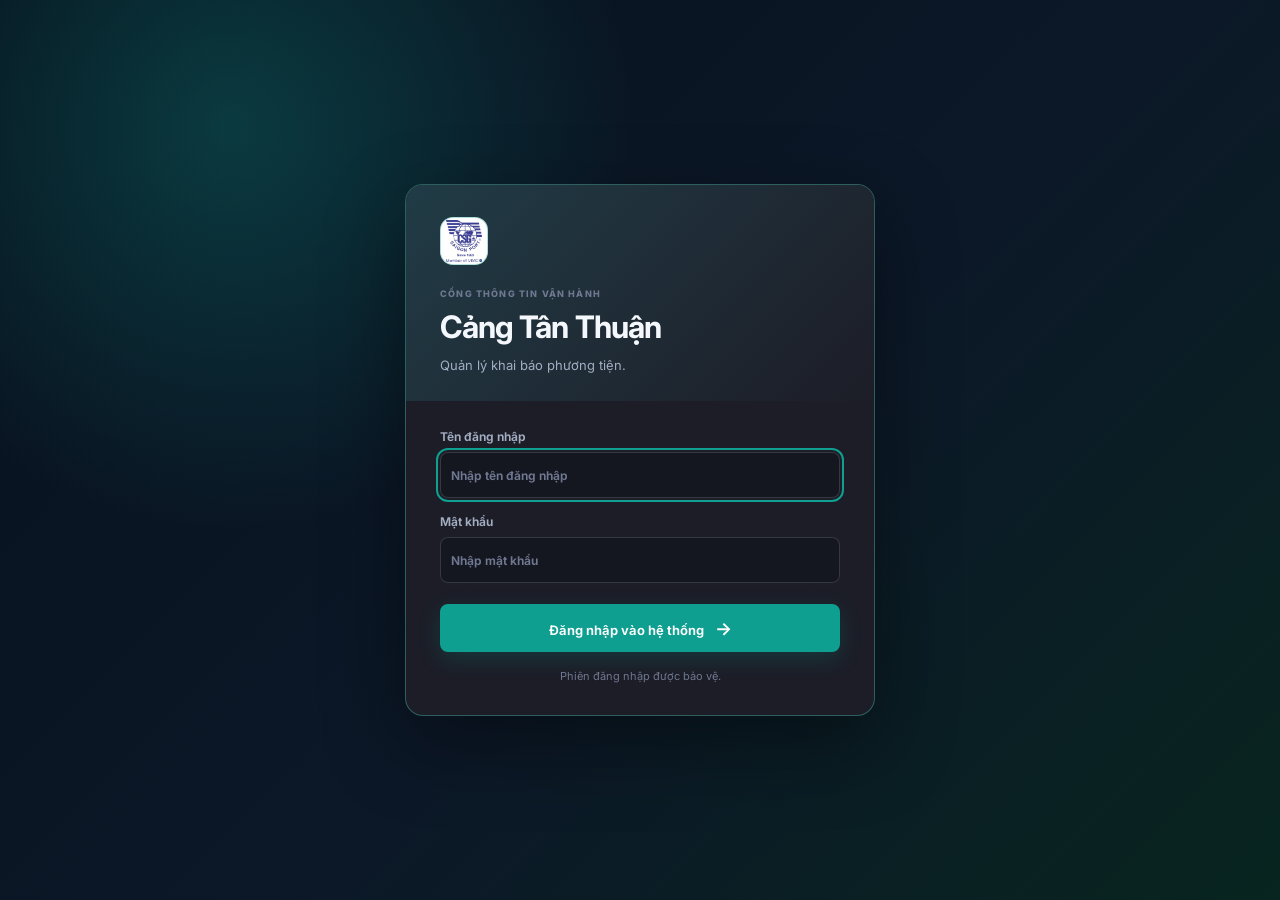
==== commit 58eda3d7: "feat: email/Zalo notifications, UI-based SMTP config, user/org management, container tons, admin dec" ====
--- a/frontend/index.html
+++ b/frontend/index.html
@@ -3,12 +3,12 @@
 <head>
   <meta charset="utf-8">
   <meta name="viewport" content="width=device-width, initial-scale=1">
-  <meta name="description" content="Quản Lý Xalan - TIEN-TAN THUAN PORT">
-  <title>Quản Lý Xalan | TIEN-TAN THUAN PORT</title>
+  <meta name="description" content="Quản lý Salan - TIEN-TAN THUAN PORT">
+  <title>Quản lý Salan | TIEN-TAN THUAN PORT</title>
   <link rel="preconnect" href="https://fonts.googleapis.com">
   <link rel="preconnect" href="https://fonts.gstatic.com" crossorigin>
   <link href="https://fonts.googleapis.com/css2?family=Inter:wght@400;500;600;700&display=swap" rel="stylesheet">
-  <link rel="stylesheet" href="styles.css?v=1.8.2">
+  <link rel="stylesheet" href="styles.css?v=1.12.2">
 </head>
 <body>
   <a class="skip-link" href="#main-content">Bỏ qua điều hướng, đến nội dung chính</a>
@@ -16,7 +16,7 @@
     <aside class="sidebar" aria-label="Điều hướng chính">
       <a class="brand" href="#dashboard" aria-label="Về tổng quan TIEN-TAN THUAN PORT">
         <span class="brand-logo-frame"><img src="assets/csg-logo.jpg" alt="CSG Saigon Port logo"></span>
-        <span class="brand-copy"><strong>TIEN-TAN THUAN PORT</strong><small>Quản Lý Xalan</small></span>
+        <span class="brand-copy"><strong>TIEN-TAN THUAN PORT</strong><small>Quản lý Salan</small></span>
       </a>
       <div class="workspace-chip"><span class="status-dot"></span><span><small>HỆ THỐNG</small><strong>Đang hoạt động</strong></span></div>
       <nav class="primary-nav">
@@ -31,6 +31,9 @@
         <p class="nav-label">Dữ liệu</p>
         <a href="#import" data-route="import"><span><svg viewBox="0 0 24 24" fill="none" stroke="currentColor" stroke-width="1.8" stroke-linecap="round" stroke-linejoin="round" aria-hidden="true"><path d="M12 15V4"></path><path d="M8 8l4-4 4 4"></path><path d="M4 14v3.5A1.5 1.5 0 0 0 5.5 19h13a1.5 1.5 0 0 0 1.5-1.5V14"></path></svg></span>Import dữ liệu</a>
         <a href="#reports" data-route="reports"><span><svg viewBox="0 0 24 24" fill="none" stroke="currentColor" stroke-width="1.8" stroke-linecap="round" stroke-linejoin="round" aria-hidden="true"><path d="M4 20h16"></path><rect x="5" y="12" width="3.5" height="6" rx="1"></rect><rect x="10.25" y="8" width="3.5" height="10" rx="1"></rect><rect x="15.5" y="4" width="3.5" height="14" rx="1"></rect></svg></span>Báo cáo hoạt động</a>
+        <a href="#organizations" data-route="organizations" hidden><span><svg viewBox="0 0 24 24" fill="none" stroke="currentColor" stroke-width="1.8" stroke-linecap="round" stroke-linejoin="round" aria-hidden="true"><path d="M4 20V6a1 1 0 0 1 1-1h7a1 1 0 0 1 1 1v14"></path><path d="M13 9h5a1 1 0 0 1 1 1v10"></path><path d="M3 20h18"></path><path d="M7 9h2M7 13h2M16 13h1"></path></svg></span>Thông tin khách hàng</a>
+        <a href="#users" data-route="users" hidden><span><svg viewBox="0 0 24 24" fill="none" stroke="currentColor" stroke-width="1.8" stroke-linecap="round" stroke-linejoin="round" aria-hidden="true"><circle cx="9" cy="8" r="3.2"></circle><path d="M3.5 19a5.5 5.5 0 0 1 11 0"></path><path d="M17 4.5v5M14.5 7h5"></path></svg></span>Quản lý người dùng</a>
+        <a href="#settings" data-route="settings"><span><svg viewBox="0 0 24 24" fill="none" stroke="currentColor" stroke-width="1.8" stroke-linecap="round" stroke-linejoin="round" aria-hidden="true"><circle cx="12" cy="12" r="3"></circle><path d="M19.4 15a1.65 1.65 0 0 0 .33 1.82l.06.06a2 2 0 1 1-2.83 2.83l-.06-.06a1.65 1.65 0 0 0-1.82-.33 1.65 1.65 0 0 0-1 1.51V21a2 2 0 0 1-4 0v-.09A1.65 1.65 0 0 0 9 19.4a1.65 1.65 0 0 0-1.82.33l-.06.06a2 2 0 1 1-2.83-2.83l.06-.06A1.65 1.65 0 0 0 4.6 15a1.65 1.65 0 0 0-1.51-1H3a2 2 0 0 1 0-4h.09A1.65 1.65 0 0 0 4.6 9a1.65 1.65 0 0 0-.33-1.82l-.06-.06a2 2 0 1 1 2.83-2.83l.06.06A1.65 1.65 0 0 0 9 4.6a1.65 1.65 0 0 0 1-1.51V3a2 2 0 0 1 4 0v.09a1.65 1.65 0 0 0 1 1.51 1.65 1.65 0 0 0 1.82-.33l.06-.06a2 2 0 1 1 2.83 2.83l-.06.06A1.65 1.65 0 0 0 19.4 9a1.65 1.65 0 0 0 1.51 1H21a2 2 0 0 1 0 4h-.09a1.65 1.65 0 0 0-1.51 1z"></path></svg></span>Cài đặt</a>
       </nav>
       <section id="sidebar-unit-context" class="sidebar-unit-context" hidden>
         <button id="reporting-unit-trigger" class="reporting-unit-trigger" type="button" aria-expanded="false" aria-controls="reporting-unit-menu">
@@ -47,6 +50,7 @@
         </div>
       </div>
     </aside>
+    <button id="sidebar-backdrop" class="sidebar-backdrop" type="button" aria-label="Đóng menu" tabindex="-1"></button>
 
     <div class="main-column">
       <header class="topbar">
@@ -73,7 +77,6 @@
           <div id="dashboard-search-results" class="search-card-grid"></div>
           <div id="stats" class="stat-grid" aria-live="polite"></div>
           <section id="demo-data-notice" class="demo-data-notice" role="status" hidden><strong>Dữ liệu minh họa</strong><span>Đây là dữ liệu mẫu để kiểm tra giao diện. Hệ thống sẽ tự gỡ toàn bộ dữ liệu này khi bạn tạo hoặc import phương tiện thực tế đầu tiên.</span></section>
-          <section class="panel preference-panel"><div><p class="eyebrow">CÀI ĐẶT CÁ NHÂN</p><h2>Nhắc hạn chứng chỉ</h2><p>Email/Teams chưa được cấu hình.</p></div><label class="toggle-label"><input id="in-app-certificate-reminders" type="checkbox"><span>Nhắc trong ứng dụng</span></label></section>
           <div id="certificate-reminder" class="warning-strip" role="status" aria-live="polite" hidden></div>
           <section id="attention-queue" class="panel attention-queue" hidden><div class="panel-header"><div><p class="eyebrow">CẦN CHÚ Ý</p><h2 id="attention-title">Hàng đợi xử lý</h2></div><button id="attention-open-list" class="soft-button" type="button">Mở danh sách</button></div><div id="attention-content" class="attention-list"></div></section>
           <section id="admin-operations" class="panel" hidden><div class="panel-header"><div><p class="eyebrow">QUẢN TRỊ</p><h2>Tình hình vận hành</h2></div></div><div id="admin-operations-content" class="stat-grid"></div></section>
@@ -176,17 +179,86 @@
           <section id="report-adjustment-panel" class="panel" hidden><div class="panel-header"><div><p class="eyebrow">ĐIỀU CHỈNH</p><h2>Điều chỉnh lượt PL.02</h2></div></div><form id="report-adjustment-form" class="report-adjustment-form"><label>Tháng<input name="report_month" type="month" required></label><label>Chỉ tiêu<select name="metric"><option value="calls">Lượt tàu</option><option value="passenger_calls">Lượt tàu khách</option></select></label><label>Điều chỉnh (+/-)<input name="delta" type="number" step="1" required></label><label class="adjustment-reason">Lý do<input name="reason" type="text" minlength="5" required></label><button class="outline-button" type="submit">Ghi điều chỉnh</button></form><div id="report-adjustment-history" class="muted">Chưa có điều chỉnh trong tháng.</div></section>
           <section id="external-integration-panel" class="panel integration-panel"><div><p class="eyebrow">KẾT NỐI API</p><h2>Tích hợp dữ liệu</h2><div class="integration-readiness"><span><b>Payload</b> Sẵn sàng</span><span><b>Endpoint</b> Chờ</span><span><b>Xác thực</b> Chờ</span></div></div><div id="integration-admin-actions" class="integration-state" hidden><span id="integration-status" class="state-badge pending">Chưa cấu hình</span><button id="prepare-sync" class="primary-button">Chuẩn bị dữ liệu</button></div><div id="sync-jobs" class="table-wrap span-full" hidden></div></section>
         </section>
+
+        <section class="page" data-page="organizations">
+          <div class="page-heading"><div><p class="eyebrow">QUẢN TRỊ NỀN TẢNG</p><p>Danh sách tổ chức khách hàng.</p></div><button id="add-organization" type="button" class="primary-button">+ Thêm tổ chức</button></div>
+          <section class="panel"><div id="organizations-table" class="table-wrap"></div></section>
+        </section>
+
+        <section class="page" data-page="users">
+          <div class="page-heading"><div><p class="eyebrow">QUẢN TRỊ NỀN TẢNG</p><p>Cấp tài khoản đăng nhập cho nhân viên Cảng và khách hàng.</p></div><button id="add-user" type="button" class="primary-button">+ Tạo người dùng</button></div>
+          <section class="panel"><div id="users-table" class="table-wrap"></div></section>
+        </section>
+
+        <section class="page" data-page="settings">
+          <div class="page-heading"><div><p class="eyebrow">CÀI ĐẶT</p><p>Cấu hình email và tùy chọn nhận thông báo.</p></div></div>
+          <section class="panel">
+            <div class="panel-header"><div><p class="eyebrow">EMAIL</p><h2>Thông tin</h2><p class="muted"> Cá nhân</p></div><span id="settings-email-status" class="state-badge pending" hidden>Email: chưa cấu hình</span></div>
+            <form id="my-profile-form" class="settings-form">
+              <div class="settings-inline">
+                <label>Họ và tên<input name="full_name" type="text" maxlength="150" placeholder="vd: Nguyễn Văn A"></label>
+                <label>Email<input name="email" type="email" maxlength="200" autocomplete="off" placeholder="vd: a@congty.vn"></label>
+              </div>
+              <fieldset class="preference-group">
+                <legend>Gửi email cho tôi khi</legend>
+                <label class="toggle-label"><input id="email-workflow-updates" type="checkbox"><span>Phiếu có cập nhật <small class="muted">(phiếu mới · được duyệt · yêu cầu bổ sung)</small></span></label>
+                <label class="toggle-label"><input id="email-certificate-reminders" type="checkbox"><span>Chứng chỉ thuyền viên sắp hết hạn</span></label>
+              </fieldset>
+              <label class="toggle-label toggle-standalone"><input id="in-app-certificate-reminders" type="checkbox"><span>Nhắc hạn chứng chỉ trong ứng dụng <small class="muted"></small></span></label>
+              <div class="modal-actions"><button type="submit" class="primary-button">Lưu</button></div>
+            </form>
+          </section>
+
+          <section id="settings-port-panel" class="panel" hidden>
+            <div class="panel-header"><div><p class="eyebrow">EMAIL</p><h2 id="settings-port-name">Đơn vị đang chọn</h2><p class="muted">Công ty</p></div></div>
+            <form id="port-email-form" class="settings-form">
+              <label>Email nhận<input name="notify_email" type="email" maxlength="200" placeholder="Tùy chọn — vd: cang@ttport.vn"></label>
+              <div class="modal-actions"><button type="submit" class="primary-button">Lưu email Cảng</button></div>
+            </form>
+          </section>
+
+          <section id="settings-smtp-panel" class="panel" hidden>
+            <div class="panel-header"><div><p class="eyebrow">CẤU HÌNH EMAIL (SMTP)</p><h2>Máy chủ gửi email</h2><p class="muted">Nhập thông tin máy chủ gửi mail để hệ thống gửi thông báo.</p></div></div>
+            <div id="settings-smtp-env-note" class="record-lock-note" hidden><strong>Đang cấu hình qua .env</strong><span>SMTP đang lấy từ file .env (do dev quản lý). Để chỉnh trên giao diện, hãy xóa cấu hình SMTP trong .env.</span></div>
+            <form id="smtp-form" class="settings-form">
+              <label class="toggle-label"><input name="enabled" type="checkbox"><span>Bật gửi email qua SMTP</span></label>
+              <label>Máy chủ SMTP (host)<input name="host" type="text" maxlength="200" placeholder="vd: smtp.gmail.com"></label>
+              <div class="settings-inline">
+                <label>Cổng (port)<input name="port" type="number" min="1" max="65535" value="587"></label>
+                <label class="toggle-label"><input name="use_tls" type="checkbox" checked><span>Dùng TLS</span></label>
+              </div>
+              <label>Tài khoản (username)<input name="username" type="text" maxlength="200" autocomplete="off" placeholder="vd: cahienphuc@gmail.com"></label>
+              <label>Mật khẩu<input name="password" type="password" maxlength="200" autocomplete="new-password" placeholder="Để trống nếu giữ mật khẩu đã lưu"><small id="smtp-password-hint" class="muted"></small></label>
+              <label>Email gửi đi (from)<input name="from" type="email" maxlength="200" placeholder="vd: cahienphuc@gmail.com"></label>
+              <div class="modal-actions"><button type="submit" class="primary-button">Lưu cấu hình SMTP</button></div>
+            </form>
+            <div class="smtp-test">
+              <p class="eyebrow">GỬI EMAIL THỬ</p>
+              <div class="settings-inline"><input id="smtp-test-to" type="email" maxlength="200" placeholder="Địa chỉ nhận thử — vd: cahienphuc@gmail.com"><button id="smtp-test-btn" type="button" class="soft-button">Gửi email thử</button></div>
+            </div>
+          </section>
+
+          <section id="settings-admin-shortcuts" class="settings-admin-links" hidden>
+            <span class="muted">Sửa email của người khác:</span>
+            <button type="button" class="link-button" data-route-link="users">nhân viên Cảng</button>
+            <span class="muted">·</span>
+            <button type="button" class="link-button" data-route-link="organizations">khách hàng</button>
+          </section>
+        </section>
       </main>
     </div>
   </div>
 
   <dialog id="port-import-dialog" class="modal wide"><div class="modal-header"><div><p class="eyebrow">SỔ THEO DÕI NỘI BỘ</p><h2>Kiểm tra file trước khi nhập</h2></div><button type="button" class="icon-button" id="close-port-import" aria-label="Đóng">×</button></div><div id="port-import-result" class="import-dialog-content"></div></dialog>
-  <dialog id="reporting-unit-dialog" class="modal reporting-unit-dialog" aria-labelledby="reporting-unit-dialog-title"><form id="reporting-unit-form"><div class="modal-header"><div><p class="eyebrow">QUẢN TRỊ NỀN TẢNG</p><h2 id="reporting-unit-dialog-title">Tạo đơn vị báo cáo</h2></div><button type="button" class="icon-button" id="close-reporting-unit-dialog" aria-label="Đóng">×</button></div><div class="reporting-unit-form-body"><p>Đơn vị mới được tạo trống, không sao chép nhân viên, doanh nghiệp hoặc dữ liệu từ Cảng đang chọn.</p><label>Tên đơn vị<input name="name" type="text" minlength="2" maxlength="150" required placeholder="Ví dụ: Cảng Nhà Rồng"></label><label>Mã đơn vị<input name="code" type="text" minlength="2" maxlength="30" required pattern="[A-Za-z0-9_-]+" placeholder="Ví dụ: NHA-RONG"><small>Dùng chữ A–Z, số, dấu “-” hoặc “_”.</small></label></div><div class="modal-actions"><button id="cancel-reporting-unit-dialog" type="button" class="ghost-button">Hủy</button><button type="submit" class="primary-button">Tạo đơn vị</button></div></form></dialog>
+  <dialog id="user-dialog" class="modal user-dialog" aria-labelledby="user-dialog-title"><form id="user-form"><div class="modal-header"><div><p class="eyebrow">QUẢN TRỊ NỀN TẢNG</p><h2 id="user-dialog-title">Tạo người dùng</h2></div><button type="button" class="icon-button" data-close-dialog="user-dialog" aria-label="Đóng">×</button></div><div class="user-form-body"><label>Vai trò<select name="role" required><option value="CUSTOMER">Khách hàng</option><option value="PORT_STAFF">Nhân viên Cảng</option><option value="PLATFORM_ADMIN">Platform Admin</option></select></label><label>Tên đăng nhập<input name="username" type="text" minlength="3" maxlength="50" required autocomplete="off" pattern="[A-Za-z0-9._-]+" placeholder="vd: nhanvien.a"><small>Chữ thường a–z, số, dấu chấm, gạch ngang hoặc gạch dưới.</small></label><label>Họ và tên<input name="full_name" type="text" maxlength="150" placeholder="vd: Nguyễn Văn A"></label><label>Email (nhận thông báo)<input name="email" type="email" maxlength="200" autocomplete="off" placeholder="Tùy chọn — vd: a@congty.vn"><small>Dùng để nhận email cập nhật phiếu (nếu bật).</small></label><label>Mật khẩu<input name="password" type="password" minlength="8" maxlength="128" required autocomplete="new-password"><small>Tối thiểu 8 ký tự. Bàn giao mật khẩu này cho người dùng.</small></label><label id="user-org-field" hidden>Tổ chức (khách hàng)<select name="organization_id"></select></label><div id="user-units-field" hidden><span class="user-units-label">Đơn vị báo cáo (Cảng)</span><div id="user-units-list" class="user-units-list"></div></div></div><div class="modal-actions"><button type="button" class="ghost-button" data-close-dialog="user-dialog">Hủy</button><button type="submit" class="primary-button">Tạo người dùng</button></div></form></dialog>
+  <dialog id="organization-dialog" class="modal organization-dialog" aria-labelledby="organization-dialog-title"><form id="organization-form"><div class="modal-header"><div><p class="eyebrow">QUẢN TRỊ NỀN TẢNG</p><h2 id="organization-dialog-title">Thêm tổ chức khách hàng</h2></div><button type="button" class="icon-button" data-close-dialog="organization-dialog" aria-label="Đóng">×</button></div><div class="organization-form-body"><label class="span-full">Tên tổ chức<input name="name" type="text" minlength="2" maxlength="200" required placeholder="Ví dụ: Công ty TNHH Vận tải Sông Sài Gòn"></label><label>Mã số thuế<input name="tax_code" type="text" maxlength="200" placeholder="Tùy chọn"></label><label>Số điện thoại<input name="phone" type="text" maxlength="200" placeholder="Tùy chọn"></label><label class="span-full">Địa chỉ<input name="address" type="text" maxlength="200" placeholder="Tùy chọn"></label><label>Người liên hệ<input name="contact_name" type="text" maxlength="200" placeholder="Tùy chọn"></label><label>Chức vụ liên hệ<input name="contact_role" type="text" maxlength="200" placeholder="Tùy chọn"></label><label class="span-full">Email<input name="email" type="text" maxlength="200" placeholder="Tùy chọn"></label></div><div class="modal-actions"><button type="button" class="ghost-button" data-close-dialog="organization-dialog">Hủy</button><button type="submit" class="primary-button" id="save-organization">Lưu tổ chức</button></div></form></dialog>
+  <dialog id="reset-password-dialog" class="modal reset-password-dialog" aria-labelledby="reset-password-title"><form id="reset-password-form"><div class="modal-header"><div><p class="eyebrow">QUẢN TRỊ NỀN TẢNG</p><h2 id="reset-password-title">Đặt lại mật khẩu</h2></div><button type="button" class="icon-button" data-close-dialog="reset-password-dialog" aria-label="Đóng">×</button></div><div class="reset-password-body"><p id="reset-password-target" class="muted"></p><label>Mật khẩu mới<input name="password" type="password" minlength="8" maxlength="128" required autocomplete="new-password"><small>Tối thiểu 8 ký tự.</small></label></div><div class="modal-actions"><button type="button" class="ghost-button" data-close-dialog="reset-password-dialog">Hủy</button><button type="submit" class="primary-button">Đặt lại mật khẩu</button></div></form></dialog>
+  <dialog id="reporting-unit-dialog" class="modal reporting-unit-dialog" aria-labelledby="reporting-unit-dialog-title"><form id="reporting-unit-form"><div class="modal-header"><div><p class="eyebrow">QUẢN TRỊ NỀN TẢNG</p><h2 id="reporting-unit-dialog-title">Tạo đơn vị báo cáo</h2></div><button type="button" class="icon-button" id="close-reporting-unit-dialog" aria-label="Đóng">×</button></div><div class="reporting-unit-form-body"><p>Đơn vị mới được tạo trống, không sao chép nhân viên, doanh nghiệp hoặc dữ liệu từ Cảng đang chọn.</p><label>Tên đơn vị<input name="name" type="text" minlength="2" maxlength="150" required placeholder="Ví dụ: Cảng Nhà Rồng"></label><label>Mã đơn vị<input name="code" type="text" minlength="2" maxlength="30" required pattern="[A-Za-z0-9_-]+" placeholder="Ví dụ: NHA-RONG"><small>Dùng chữ A–Z, số, dấu “-” hoặc “_”.</small></label><label>Email Cảng<input name="notify_email" type="email" maxlength="200" placeholder="Tùy chọn — nhận thông báo phiếu"><small>Nếu để trống, thông báo gửi tới email cá nhân của nhân viên đã bật nhận email.</small></label></div><div class="modal-actions"><button id="cancel-reporting-unit-dialog" type="button" class="ghost-button">Hủy</button><button type="submit" class="primary-button">Tạo đơn vị</button></div></form></dialog>
   <dialog id="vessel-dialog" class="modal"><form id="vessel-form"><div class="modal-header"><div><p class="eyebrow">HỒ SƠ DÙNG LẠI</p><h2>Thông tin phương tiện</h2></div><button type="button" class="icon-button" data-close-dialog="vessel-dialog" aria-label="Đóng">×</button></div><div id="vessel-fields" class="form-grid"></div><div class="modal-actions"><button type="button" class="ghost-button" data-close-dialog="vessel-dialog">Hủy</button><button type="submit" class="primary-button" id="save-vessel">Lưu hồ sơ</button></div></form></dialog>
 
   <dialog id="crew-dialog" class="modal"><form id="crew-form"><div class="modal-header"><div><p class="eyebrow">DANH SÁCH THUYỀN VIÊN</p><h2>Thông tin và chứng chỉ chuyên môn</h2></div><button type="button" class="icon-button" data-close-dialog="crew-dialog" aria-label="Đóng">×</button></div><div id="crew-fields" class="form-grid"></div><div class="modal-actions"><button type="button" class="ghost-button" data-close-dialog="crew-dialog">Hủy</button><button type="submit" class="primary-button">Lưu thuyền viên</button></div></form></dialog>
 
-  <dialog id="declaration-dialog" class="modal wide"><form id="declaration-form"><div class="modal-header sticky"><div><p class="eyebrow">PHIẾU KHAI BÁO PTTND</p><h2>Tạo lượt đến cảng</h2></div><div id="draft-state" class="draft-state"><span>●</span> Nháp cục bộ · chưa gửi</div><button type="button" class="icon-button" data-close-dialog="declaration-dialog" aria-label="Đóng">×</button></div><div id="declaration-fields"></div><div class="review-strip"><div><strong>Kiểm tra trước khi xác nhận</strong><p>Dấu * là bắt buộc. Sau khi gửi, Cảng sẽ xem xét và phản hồi.</p></div><div><button type="submit" class="outline-button" value="draft" id="save-draft">Lưu nháp</button><button type="submit" class="primary-button" value="submit" id="submit-declaration">Xác nhận & gửi</button></div></div></form></dialog>
+  <dialog id="declaration-dialog" class="modal wide"><form id="declaration-form"><div class="modal-header sticky"><div><p class="eyebrow">PHIẾU KHAI BÁO PTTND</p><h2>Tạo lượt đến cảng</h2></div><div id="draft-state" class="draft-state"><span>●</span> Nháp cục bộ · chưa gửi</div><button type="button" class="icon-button" data-close-dialog="declaration-dialog" aria-label="Đóng">×</button></div><div id="declaration-fields"></div><div class="review-strip"><div><strong>Kiểm tra trước khi xác nhận</strong><p>Dấu * là bắt buộc. Sau khi gửi, Cảng sẽ xem xét và phản hồi.</p></div><div><button type="submit" class="outline-button" value="draft" id="save-draft">Lưu nháp</button><button type="submit" class="primary-button" value="submit" id="submit-declaration">Xác nhận</button></div></div></form></dialog>
 
   <dialog id="workflow-dialog" class="modal wide"><div class="modal-header"><div><p class="eyebrow">HỒ SƠ VÀ DẤU VẾT XỬ LÝ</p><h2 id="workflow-title">Chi tiết phiếu</h2></div><button type="button" class="icon-button" data-close-dialog="workflow-dialog" aria-label="Đóng">×</button></div><div id="workflow-summary" class="workflow-summary"></div><div id="workflow-risks" class="risk-panel"></div><div id="workflow-timeline" class="timeline"></div><form id="workflow-form" class="workflow-form"><label>Thao tác<select name="action" required><option value="">Chọn</option><option value="PORT_APPROVE">Xác nhận hoàn tất</option><option value="REQUEST_CHANGES">Yêu cầu bổ sung</option></select></label><label class="span-full">Ghi chú / lý do<textarea name="note" placeholder="Bắt buộc nêu lý do khi yêu cầu bổ sung"></textarea></label><button class="primary-button" type="submit">Ghi nhận thao tác</button></form></dialog>
 
@@ -196,7 +268,7 @@
         <span class="login-logo-frame"><img src="assets/csg-logo.jpg" alt="Cảng Sài Gòn"></span>
         <p class="eyebrow">CỔNG THÔNG TIN VẬN HÀNH</p>
         <h2 id="login-title">Cảng Tân Thuận</h2>
-        <p id="login-description">Đăng nhập để quản lý khai báo, phương tiện và phản hồi của Cảng.</p>
+        <p id="login-description">Quản lý khai báo phương tiện.</p>
       </div>
       <div class="login-form-content">
         <p id="login-feedback" class="login-feedback" role="alert" hidden></p>
@@ -207,12 +279,12 @@
           <input type="password" name="password" required autocomplete="current-password" placeholder="Nhập mật khẩu">
         </label>
         <button type="submit" class="primary-button full login-submit">Đăng nhập vào hệ thống <span aria-hidden="true">→</span></button>
-        <p class="login-security-note">Phiên đăng nhập được bảo vệ và mọi thao tác quan trọng đều được ghi nhận.</p>
+        <p class="login-security-note">Phiên đăng nhập được bảo vệ.</p>
       </div>
     </form>
   </dialog>
 
   <div id="toast-region" class="toast-region" role="status" aria-live="polite" aria-atomic="true"></div>
-  <script src="app.js?v=1.8.2" defer></script>
+  <script src="app.js?v=1.12.2" defer></script>
 </body>
 </html>
--- a/frontend/styles.css
+++ b/frontend/styles.css
@@ -63,6 +63,7 @@
 
 .app-shell { min-height: 100vh; display: grid; grid-template-columns: 220px 1fr; }
 .sidebar { position: fixed; inset: 0 auto 0 0; z-index: 30; width: 220px; min-height: 0; display: flex; flex-direction: column; padding: 18px 13px; overflow-y: auto; overscroll-behavior: contain; background: var(--cvf-bg-shell); border-right: 1px solid var(--cvf-border); }
+.sidebar-backdrop { display: none; }
 .brand { display: flex; gap: 11px; align-items: center; padding: 2px 5px 20px; color: var(--cvf-text-primary); text-decoration: none; }
 .brand-logo-frame { display: grid; place-items: center; width: 43px; height: 43px; flex: 0 0 43px; overflow: hidden; border: 1px solid var(--cvf-border-strong); border-radius: 10px; background: var(--cvf-surface-elevated); box-shadow: 0 8px 24px var(--cvf-accent-glow); }
 .brand-logo-frame img { width: 100%; height: 100%; object-fit: contain; background: var(--cvf-logo-bg); }
@@ -77,6 +78,7 @@
 nav a:hover, nav a.active { background: var(--cvf-accent-soft); color: var(--cvf-text-primary); }
 nav a.active { box-shadow: inset 3px 0 var(--cvf-accent); }
 nav a span { width: 17px; color: var(--cvf-text-muted); text-align: center; }
+nav a span.nav-badge { width: auto; min-width: 18px; height: 18px; margin-left: auto; padding: 0 5px; border-radius: 999px; background: var(--cvf-danger); color: #fff; font-size: 10px; font-weight: 800; line-height: 18px; text-align: center; }
 .sidebar-footer { margin-top: auto; display: grid; gap: 10px; padding-top: 14px; color: var(--cvf-text-muted); text-align: center; font-size: 10px; }
 .sidebar-unit-context { position: relative; margin-top: 14px; padding-top: 12px; border-top: 1px solid var(--cvf-border); }
 .reporting-unit-trigger { display: grid; grid-template-columns: 32px minmax(0, 1fr) 14px; align-items: center; gap: 10px; width: 100%; min-height: 56px; padding: 10px 11px; border: 1px solid var(--cvf-border); border-radius: 10px; background: var(--cvf-surface-elevated); color: var(--cvf-text-primary); text-align: left; cursor: pointer; }
@@ -101,6 +103,7 @@
 @keyframes reveal { from { opacity: 0; transform: translateY(7px); } to { opacity: 1; transform: translateY(0); } }
 .page-heading { display: flex; align-items: flex-end; justify-content: space-between; gap: 20px; margin-bottom: 22px; }.page-heading .eyebrow { margin: 0 0 8px; }.page-heading p:last-child { margin-bottom: 0; }
 .primary-button, .soft-button, .outline-button, .ghost-button, .icon-button, .file-button { min-height: 36px; border: 0; border-radius: 8px; cursor: pointer; font-weight: 650; transition: 150ms ease; }
+.primary-button:disabled, .soft-button:disabled, .outline-button:disabled, .ghost-button:disabled, .icon-button:disabled, .file-button:disabled { cursor: not-allowed; opacity: .45; box-shadow: none; transform: none; }
 .primary-button { padding: 0 14px; background: var(--cvf-accent); color: var(--cvf-on-accent); box-shadow: 0 7px 22px var(--cvf-accent-glow); }.primary-button:hover { background: var(--cvf-accent-hover); transform: translateY(-1px); }
 .soft-button { padding: 0 12px; background: var(--cvf-accent-soft); color: var(--cvf-accent-hover); }.outline-button { padding: 0 13px; border: 1px solid var(--cvf-accent-border); background: transparent; color: var(--cvf-accent-hover); }.ghost-button { padding: 0 12px; background: transparent; color: var(--cvf-text-secondary); }.icon-button { min-width: 36px; background: transparent; color: var(--cvf-text-secondary); font-size: 20px; }.full { width: 100%; margin-top: 9px; }
 .state-badge, .table-badge { display: inline-flex; align-items: center; min-height: 24px; padding: 0 8px; border-radius: 999px; font-size: 10px; font-weight: 750; }.pending, .draft { background: color-mix(in srgb, var(--cvf-warning) 14%, transparent); color: var(--cvf-warning); }.ok, .submitted { background: color-mix(in srgb, var(--cvf-success) 14%, transparent); color: var(--cvf-success); }
@@ -109,6 +112,7 @@
 .dashboard-search { display: flex; align-items: center; justify-content: space-between; gap: 12px; margin-bottom: 12px; padding: 12px; }.search-card-grid { display: grid; grid-template-columns: repeat(3, minmax(0, 1fr)); gap: 10px; margin-bottom: 12px; }.search-result-card { padding: 14px; border: 1px solid var(--cvf-accent-border); border-radius: 11px; background: var(--cvf-accent-soft); }.search-result-card strong, .search-result-card small { display: block; }.search-result-card small { margin-top: 5px; color: var(--cvf-text-secondary); }.search-result-card .table-badge { margin-top: 10px; }
 .content-grid { display: grid; grid-template-columns: minmax(0, 1fr); gap: 14px; }.span-2 { min-width: 0; }.panel { padding: 18px; border: 1px solid var(--cvf-border); border-radius: 13px; background: var(--cvf-surface); box-shadow: var(--cvf-shadow-sm); }.panel-header, .filter-bar { display: flex; align-items: center; justify-content: space-between; gap: 15px; margin-bottom: 14px; }.panel-header .eyebrow { margin: 0 0 5px; }.panel-header h2 { margin: 0; }
 .table-wrap { overflow-x: auto; }.data-table { width: 100%; border-collapse: collapse; white-space: nowrap; }.data-table th { padding: 9px 11px; border-bottom: 1px solid var(--cvf-border-strong); color: var(--cvf-text-muted); font-size: 9px; letter-spacing: .09em; text-align: left; }.data-table td { padding: 12px 11px; border-bottom: 1px solid var(--cvf-border); color: var(--cvf-text-secondary); }.data-table tr:last-child td { border-bottom: 0; }.data-table tbody tr:hover { background: var(--cvf-accent-soft); }.data-table strong { color: var(--cvf-text-primary); }.data-table button { border: 0; background: transparent; color: var(--cvf-accent-hover); cursor: pointer; }
+.data-table button.danger-link { color: var(--cvf-danger); }
 .search { display: flex; align-items: center; width: min(380px, 100%); height: 36px; padding: 0 11px; border: 1px solid var(--cvf-border); border-radius: 9px; background: var(--cvf-input); }.search input { width: 100%; border: 0; outline: 0; background: transparent; color: var(--cvf-text-primary); }.muted { color: var(--cvf-text-muted); }
 .segmented { display: flex; padding: 3px; border-radius: 9px; background: var(--cvf-input); }.segmented button { min-height: 29px; padding: 0 10px; border: 0; border-radius: 7px; background: transparent; color: var(--cvf-text-secondary); cursor: pointer; }.segmented button.active { background: var(--cvf-accent-soft); color: var(--cvf-accent-hover); }
 .advanced-filter { display: grid; grid-template-columns: 1.4fr repeat(5, minmax(120px, 1fr)) auto auto; gap: 11px; align-items: end; margin-bottom: 14px; }.advanced-filter .ghost-button { border: 1px solid var(--cvf-border); }.approval-dots { display: inline-flex; gap: 5px; }.approval { display: inline-grid; place-items: center; min-width: 28px; height: 24px; padding: 0 5px; border-radius: 6px; background: var(--cvf-input); color: var(--cvf-text-muted); font-size: 8px; font-weight: 800; }.approval.approved { background: color-mix(in srgb, var(--cvf-success) 16%, transparent); color: var(--cvf-success); }.approval.rejected { background: color-mix(in srgb, var(--cvf-danger) 16%, transparent); color: var(--cvf-danger); }
@@ -122,8 +126,15 @@
 .integration-readiness { display: flex; flex-wrap: wrap; gap: 8px; margin-top: 12px; }.integration-readiness span { display: grid; gap: 2px; min-width: 135px; padding: 9px 11px; border: 1px solid var(--cvf-border); border-radius: 9px; background: var(--cvf-surface-elevated); color: var(--cvf-text-secondary); font-size: 10px; }.integration-readiness b { color: var(--cvf-text-primary); font-size: 9px; text-transform: uppercase; letter-spacing: .06em; }
 .import-mapping-note { margin: 0 0 12px; padding: 9px 11px; border-left: 3px solid var(--cvf-accent); border-radius: 7px; background: var(--cvf-accent-soft); color: var(--cvf-text-secondary); font-size: 11px; }
 label { display: grid; gap: 6px; color: var(--cvf-text-secondary); font-size: 11px; font-weight: 650; }input, select, textarea { width: 100%; min-height: 38px; padding: 8px 10px; border: 1px solid var(--cvf-border-strong); border-radius: 8px; background: var(--cvf-input); color: var(--cvf-text-primary); }textarea { min-height: 74px; resize: vertical; }input::placeholder { color: var(--cvf-text-muted); }
+.notification-preferences { align-items: flex-start; flex-wrap: wrap; gap: 14px; }.notification-preferences > div:first-child { flex: 1 1 260px; }.preference-toggles { display: grid; gap: 8px; }.preference-toggles .toggle-label { white-space: normal; }
+.settings-form { display: grid; gap: 14px; max-width: 520px; }.settings-form label { display: grid; gap: 5px; }.settings-form .toggle-label { display: flex; align-items: flex-start; gap: 9px; }.settings-form .toggle-label input { margin-top: 2px; }.settings-form .toggle-label span { line-height: 1.4; }.settings-form .toggle-label small { display: block; }.preference-group { display: grid; gap: 8px; margin: 0; padding: 12px 14px; border: 1px solid var(--cvf-border); border-radius: 10px; }.preference-group legend { padding: 0 6px; margin-left: -6px; font-size: 12px; font-weight: 600; letter-spacing: .02em; color: var(--cvf-muted); }.toggle-standalone { padding: 2px; }.settings-form .modal-actions { justify-content: flex-start; padding: 4px 0 0; border-top: 0; }.settings-inline { display: flex; flex-wrap: wrap; align-items: end; gap: 12px; }.settings-inline > * { flex: 1 1 160px; }.settings-shortcuts { display: flex; flex-wrap: wrap; gap: 10px; }.settings-admin-links { display: flex; flex-wrap: wrap; align-items: baseline; gap: 6px; margin: -4px 0 14px; font-size: 13px; }.link-button { background: none; border: 0; padding: 0; color: var(--cvf-accent-hover); font: inherit; cursor: pointer; text-decoration: underline; text-underline-offset: 2px; }.link-button:hover { opacity: .8; }.page[data-page="settings"] .panel { margin-bottom: 14px; }.smtp-test { margin-top: 16px; padding-top: 14px; border-top: 1px solid var(--cvf-border); max-width: 520px; }.smtp-test .eyebrow { margin: 0 0 8px; }
+.container-count-field .count-tons { display: flex; align-items: center; gap: 6px; width: 100%; }.container-count-field .count-input, .container-count-field .tons-input { flex: 1 1 0; min-width: 0; padding-left: 8px; padding-right: 4px; }.container-count-field .count-tons-mult { flex: 0 0 auto; color: var(--cvf-text-muted); font-weight: 700; font-size: 12px; }
+.datetime-field { display: flex; align-items: center; gap: 6px; width: 100%; }.datetime-field .datetime-date { flex: 1 1 auto; min-width: 0; }.datetime-field .datetime-hour, .datetime-field .datetime-minute { flex: 0 0 auto; width: auto; min-width: 58px; padding-right: 6px; text-align: center; }.datetime-field .datetime-sep { flex: 0 0 auto; color: var(--cvf-text-muted); font-weight: 700; }
 .modal { width: min(850px, calc(100vw - 28px)); max-height: calc(100vh - 30px); padding: 0; border: 1px solid var(--cvf-border-strong); border-radius: 14px; background: var(--cvf-surface); color: var(--cvf-text-primary); box-shadow: var(--cvf-shadow-lg); }.modal.wide { width: min(1120px, calc(100vw - 28px)); }.modal::backdrop { background: var(--cvf-overlay); backdrop-filter: blur(5px); }.modal form { display: flex; flex-direction: column; max-height: calc(100vh - 32px); }.modal-header { display: flex; align-items: center; gap: 16px; padding: 18px 20px; border-bottom: 1px solid var(--cvf-border); }.modal-header > div:first-child { margin-right: auto; }.modal-header .eyebrow { margin: 0 0 5px; }.modal-header h2 { margin: 0; font-size: 18px; }.sticky { position: sticky; top: 0; z-index: 4; background: var(--cvf-surface); }.draft-state { max-width: 300px; color: var(--cvf-text-muted); font-size: 10px; text-align: right; }.draft-state span { color: var(--cvf-success); }.wizard-progress-wrap { border-bottom: 1px solid var(--cvf-border); }.wizard-progress { display: grid; grid-template-columns: repeat(6, minmax(0, 1fr)); gap: 8px; margin: 0; padding: 14px 20px; list-style: none; }.wizard-step-button { display: grid; justify-items: center; gap: 6px; width: 100%; min-height: 56px; padding: 6px 4px; border: 0; border-radius: 9px; background: transparent; color: var(--cvf-text-muted); cursor: pointer; }.wizard-step-button span { display: grid; place-items: center; width: 26px; height: 26px; border: 1px solid var(--cvf-border-strong); border-radius: 50%; background: var(--cvf-input); font-size: 10px; font-weight: 800; }.wizard-step-button small { max-width: 120px; font-size: 9px; line-height: 1.25; text-align: center; }.wizard-dot.active .wizard-step-button { background: var(--cvf-accent-soft); color: var(--cvf-text-primary); }.wizard-dot.active .wizard-step-button span, .wizard-dot.done .wizard-step-button span { border-color: var(--cvf-accent); background: var(--cvf-accent); color: var(--cvf-on-accent); }.wizard-step-button:disabled { cursor: not-allowed; opacity: .52; }.wizard-nav { display: flex; justify-content: space-between; gap: 10px; padding: 12px 20px 0; }.form-grid { display: grid; grid-template-columns: repeat(3, 1fr); gap: 13px; padding: 20px; overflow-y: auto; }.form-grid .span-2 { grid-column: span 2; }.form-grid .span-3 { grid-column: 1 / -1; }.form-section { padding: 18px 20px 20px; border-bottom: 1px solid var(--cvf-border); }.form-section h3 { margin: 0 0 15px; font-size: 12px; }.section-grid { display: grid; grid-template-columns: repeat(4, 1fr); gap: 13px; }.section-grid .wide-field { grid-column: span 2; }.derived { background: var(--cvf-accent-soft); color: var(--cvf-accent-hover); font-weight: 750; }.locked-field input, .locked-field select { background: var(--cvf-surface-elevated); color: var(--cvf-text-secondary); }.locked-field select[data-locked="true"] { pointer-events: none; }.record-lock-note { display: grid; gap: 4px; padding: 11px 13px; border-left: 3px solid var(--cvf-accent); border-radius: 7px; background: var(--cvf-accent-soft); }.record-lock-note strong { color: var(--cvf-text-primary); font-size: 11px; }.record-lock-note span { color: var(--cvf-text-secondary); font-size: 10px; line-height: 1.45; }.modal-actions, .review-strip { display: flex; justify-content: flex-end; align-items: center; gap: 10px; padding: 15px 20px; border-top: 1px solid var(--cvf-border); }.review-strip { position: sticky; bottom: 0; z-index: 4; justify-content: space-between; background: var(--cvf-surface-elevated); }.review-strip p { margin: 3px 0 0; font-size: 10px; }.review-strip > div:last-child { display: flex; gap: 9px; }
 .reporting-unit-dialog { width: min(500px, calc(100vw - 28px)); }.reporting-unit-form-body { display: grid; gap: 14px; padding: 20px; }.reporting-unit-form-body > p { margin: 0; padding: 10px 12px; border-left: 3px solid var(--cvf-accent); border-radius: 7px; background: var(--cvf-accent-soft); font-size: 10px; }.reporting-unit-form-body label small { color: var(--cvf-text-muted); font-size: 9px; font-weight: 400; }
+.organization-dialog { width: min(640px, calc(100vw - 28px)); }.organization-form-body { display: grid; grid-template-columns: 1fr 1fr; gap: 14px; padding: 20px; }.organization-form-body label { display: grid; gap: 5px; }.organization-form-body label.span-full { grid-column: 1 / -1; }
+@media (max-width: 600px) { .organization-form-body { grid-template-columns: 1fr; }.organization-form-body label.span-full { grid-column: auto; } }
+.user-dialog, .reset-password-dialog { width: min(520px, calc(100vw - 28px)); }.user-form-body, .reset-password-body { display: grid; gap: 14px; padding: 20px; }.user-form-body label, .reset-password-body label { display: grid; gap: 5px; }.user-form-body label small, .reset-password-body label small { color: var(--cvf-text-muted); font-size: 9px; font-weight: 400; }.reset-password-body > p { margin: 0; }.user-units-label { display: block; margin-bottom: 6px; font-size: 11px; }.user-units-list { display: grid; gap: 6px; max-height: 180px; padding: 8px 10px; overflow-y: auto; border: 1px solid var(--cvf-border); border-radius: 9px; background: var(--cvf-input); }.user-unit-option { display: flex; align-items: center; gap: 8px; margin: 0; font-weight: 500; }.user-unit-option input { width: auto; }.user-units-list .muted { margin: 0; }.data-table td.user-actions { white-space: normal; }
 #crew-dialog { width: min(720px, calc(100vw - 28px)); }
 #crew-fields { grid-template-columns: repeat(2, minmax(0, 1fr)); }
 #crew-fields textarea { min-height: 62px; }
@@ -132,7 +143,7 @@
 
 @media (max-width: 1180px) { .stat-grid { grid-template-columns: repeat(3, 1fr); } }
 @media (max-width: 1000px) { .stat-grid { grid-template-columns: repeat(2, 1fr); }.content-grid { grid-template-columns: 1fr; }.import-grid { grid-template-columns: repeat(2, 1fr); }.report-grid { grid-template-columns: 1fr; }.search-card-grid { grid-template-columns: repeat(2, 1fr); }.section-grid { grid-template-columns: repeat(2, 1fr); }.integration-panel { grid-template-columns: 1fr; }.integration-state { justify-content: space-between; }.advanced-filter { grid-template-columns: repeat(3,1fr); }.workflow-form { grid-template-columns: repeat(2,1fr); }.analytics-split { grid-template-columns: 1fr; } }
-@media (max-width: 760px) { .app-shell { display: block; }.sidebar { transform: translateX(-100%); transition: 180ms ease; box-shadow: var(--cvf-shadow-lg); }.sidebar.open { transform: translateX(0); }.main-column { width: 100%; }.topbar { justify-content: flex-start; padding: 0 14px; }.topbar > div:nth-child(2) { min-width: 0; }.topbar .eyebrow, .topbar strong { overflow: hidden; text-overflow: ellipsis; white-space: nowrap; }.topbar-actions { margin-left: auto; }.topbar .state-badge, .topbar-actions .primary-button { display: none; }.mobile-only { display: inline-grid; place-items: center; }main { padding: 20px 14px 38px; }.page-heading { align-items: stretch; flex-direction: column; }.page-heading > button { display: inline-flex; align-items: center; justify-content: center; width: 100%; }.dashboard-search { align-items: stretch; flex-direction: column; }.dashboard-search .search { width: 100%; }.stat-grid, .import-grid, .search-card-grid { grid-template-columns: 1fr; }.report-filter { align-items: stretch; flex-direction: column; }.report-filter label { min-width: 0; }.report-filter p { margin: 5px 0 0; }.form-grid, .section-grid { grid-template-columns: 1fr; }.form-grid .span-2, .form-grid .span-3, .section-grid .wide-field { grid-column: auto; }.draft-state { display: none; }.wizard-progress { grid-template-columns: repeat(3, minmax(0, 1fr)); padding: 10px 12px; }.wizard-step-button { min-height: 50px; }.review-strip { align-items: stretch; flex-direction: column; }.review-strip > div:last-child button { flex: 1; }.integration-state { align-items: stretch; flex-direction: column; }.modal { max-height: 100vh; width: 100vw; border-radius: 0; }.modal form { max-height: 100vh; }.responsive-table, .responsive-table tbody, .responsive-table tr, .responsive-table td { display: block; width: 100%; }.responsive-table thead { display: none; }.responsive-table { white-space: normal; }.responsive-table tr { margin-bottom: 10px; padding: 10px 12px; border: 1px solid var(--cvf-border); border-radius: 11px; background: var(--cvf-surface-elevated); }.responsive-table td { display: grid; grid-template-columns: minmax(95px, .7fr) minmax(0, 1fr); gap: 9px; padding: 7px 0; border-bottom: 1px solid var(--cvf-border); overflow-wrap: anywhere; }.responsive-table td:last-child { border-bottom: 0; }.responsive-table td::before { content: attr(data-label); color: var(--cvf-text-muted); font-size: 9px; font-weight: 800; letter-spacing: .06em; text-transform: uppercase; } }
+@media (max-width: 760px) { .app-shell { display: block; }.sidebar { transform: translateX(-100%); transition: 180ms ease; box-shadow: var(--cvf-shadow-lg); }.sidebar.open { transform: translateX(0); }.sidebar-backdrop.visible { display: block; position: fixed; inset: 0; z-index: 29; background: var(--cvf-overlay); border: 0; padding: 0; margin: 0; width: 100%; cursor: default; }.main-column { width: 100%; }.topbar { justify-content: flex-start; padding: 0 14px; }.topbar > div:nth-child(2) { min-width: 0; }.topbar .eyebrow, .topbar strong { overflow: hidden; text-overflow: ellipsis; white-space: nowrap; }.topbar-actions { margin-left: auto; }.topbar .state-badge, .topbar-actions .primary-button { display: none; }.mobile-only { display: inline-grid; place-items: center; }main { padding: 20px 14px 38px; }.page-heading { align-items: stretch; flex-direction: column; }.page-heading > button { display: inline-flex; align-items: center; justify-content: center; width: 100%; }.dashboard-search { align-items: stretch; flex-direction: column; }.dashboard-search .search { width: 100%; }.stat-grid, .import-grid, .search-card-grid { grid-template-columns: 1fr; }.report-filter { align-items: stretch; flex-direction: column; }.report-filter label { min-width: 0; }.report-filter p { margin: 5px 0 0; }.form-grid, .section-grid { grid-template-columns: 1fr; }.form-grid .span-2, .form-grid .span-3, .section-grid .wide-field { grid-column: auto; }.draft-state { display: none; }.wizard-progress { grid-template-columns: repeat(3, minmax(0, 1fr)); padding: 10px 12px; }.wizard-step-button { min-height: 50px; }.review-strip { align-items: stretch; flex-direction: column; }.review-strip > div:last-child button { flex: 1; }.integration-state { align-items: stretch; flex-direction: column; }.modal { max-height: 100vh; width: 100vw; border-radius: 0; }.modal form { max-height: 100vh; }.responsive-table, .responsive-table tbody, .responsive-table tr, .responsive-table td { display: block; width: 100%; }.responsive-table thead { display: none; }.responsive-table { white-space: normal; }.responsive-table tr { margin-bottom: 10px; padding: 10px 12px; border: 1px solid var(--cvf-border); border-radius: 11px; background: var(--cvf-surface-elevated); }.responsive-table td { display: grid; grid-template-columns: minmax(95px, .7fr) minmax(0, 1fr); gap: 9px; padding: 7px 0; border-bottom: 1px solid var(--cvf-border); overflow-wrap: anywhere; }.responsive-table td:last-child { border-bottom: 0; }.responsive-table td::before { content: attr(data-label); color: var(--cvf-text-muted); font-size: 9px; font-weight: 800; letter-spacing: .06em; text-transform: uppercase; } }
 @media (prefers-reduced-motion: reduce) { *, *::before, *::after { scroll-behavior: auto !important; animation-duration: .01ms !important; transition-duration: .01ms !important; } }
 @media (max-width: 760px) { .advanced-filter,.workflow-summary,.workflow-form { grid-template-columns: 1fr; }.workflow-form .span-full { grid-column: auto; }.workflow-form button { width: 100%; }.approval-dots { flex-wrap: wrap; } }
 @media (max-width: 760px) { .panel-actions { align-items: stretch; flex-direction: column; }.period-switch { width: 100%; }.period-switch button { flex: 1; }.kpi-grid { grid-template-columns: repeat(2, minmax(0, 1fr)); }.analytics-split { grid-template-columns: 1fr; }.trend-card, .compare-card { min-height: 0; }.integration-readiness { display: grid; grid-template-columns: 1fr; }.integration-readiness span { min-width: 0; } }
@@ -390,7 +401,17 @@
 .vessel-mode-toggle label { display: flex; align-items: center; gap: 8px; margin: 0; color: var(--cvf-text-primary); font-size: 12px; font-weight: 600; cursor: pointer; }
 .vessel-mode-toggle input[type="radio"] { flex: none; width: 16px; min-width: 16px; height: 16px; min-height: 16px; margin: 0; padding: 0; accent-color: var(--cvf-accent); cursor: pointer; }
 
-/* Bước 4 — khối Thuyền trưởng cho phép sửa tay khi hồ sơ tự điền chưa đúng. */
-.captain-edit-block { display: grid; gap: 10px; padding: 12px 13px; border: 1px solid var(--cvf-border); border-radius: 9px; background: var(--cvf-surface-elevated); }
+/* Bước 4 — khối Thuyền trưởng chiếm trọn hàng (span-full) để ô Họ tên/Số điện
+   thoại đủ rộng, cho phép sửa tay khi hồ sơ tự điền chưa đúng. */
+.captain-edit-block { display: grid; gap: 10px; padding: 14px 16px; border: 1px solid var(--cvf-border); border-radius: 9px; background: var(--cvf-surface-elevated); }
 .captain-edit-block > strong { font-size: 11px; text-transform: uppercase; letter-spacing: .05em; color: var(--cvf-text-secondary); }
 .captain-edit-block > small { color: var(--cvf-text-muted); font-size: 10px; line-height: 1.5; }
+.captain-edit-fields { display: grid; grid-template-columns: repeat(2, minmax(0, 1fr)); gap: 13px; }
+@media (max-width: 760px) { .captain-edit-fields { grid-template-columns: 1fr; } }
+.crew-section-heading { margin: 4px 0 10px; font-size: 11px; font-weight: 700; color: var(--cvf-text-secondary); text-transform: uppercase; letter-spacing: .04em; }
+.crew-onboard-field { max-width: 260px; }
+.stepper { display: flex; align-items: center; gap: 8px; }
+.stepper-btn { flex: none; width: 36px; min-height: 36px; padding: 0; border: 1px solid var(--cvf-border-strong); border-radius: 8px; background: var(--cvf-surface-elevated); color: var(--cvf-text-primary); font-size: 18px; line-height: 1; cursor: pointer; }
+.stepper-btn:hover { background: var(--cvf-accent-soft); border-color: var(--cvf-accent-border); }
+.stepper input[type="number"] { width: 72px; text-align: center; -moz-appearance: textfield; }
+.stepper input[type="number"]::-webkit-inner-spin-button, .stepper input[type="number"]::-webkit-outer-spin-button { -webkit-appearance: none; margin: 0; }
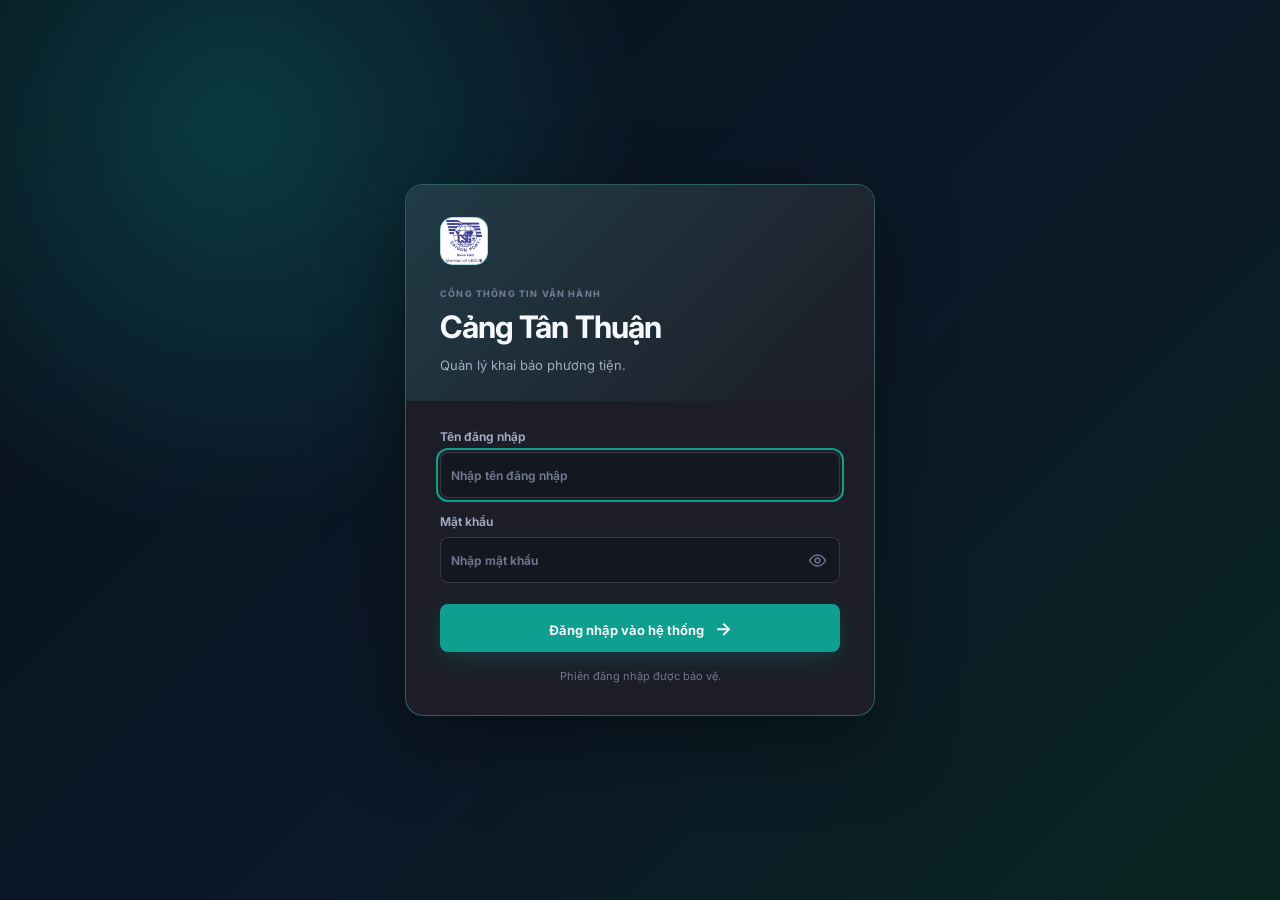
==== commit 2dce1827: "Merge pull request #3 from Blackbird081/fix/declaration-org-audit-log-passwordtoggle fix: declaratio" ====
--- a/frontend/index.html
+++ b/frontend/index.html
@@ -8,7 +8,7 @@
   <link rel="preconnect" href="https://fonts.googleapis.com">
   <link rel="preconnect" href="https://fonts.gstatic.com" crossorigin>
   <link href="https://fonts.googleapis.com/css2?family=Inter:wght@400;500;600;700&display=swap" rel="stylesheet">
-  <link rel="stylesheet" href="styles.css?v=1.12.2">
+  <link rel="stylesheet" href="styles.css?v=1.13.1">
 </head>
 <body>
   <a class="skip-link" href="#main-content">Bỏ qua điều hướng, đến nội dung chính</a>
@@ -244,6 +244,19 @@
             <span class="muted">·</span>
             <button type="button" class="link-button" data-route-link="organizations">khách hàng</button>
           </section>
+
+          <section id="settings-audit-panel" class="panel" hidden>
+            <div class="panel-header"><div><p class="eyebrow">QUẢN TRỊ NỀN TẢNG</p><h2>Nhật ký hệ thống</h2><p class="muted">Tra cứu ai đã tạo/sửa gì, lúc nào — kể cả phiếu khai báo, người dùng, tổ chức, cấu hình.</p></div><button type="button" id="audit-log-clear-all" class="danger-link">Xóa tất cả</button></div>
+            <div class="audit-log-filters">
+              <label>Loại<select id="audit-log-entity-type"><option value="">Tất cả</option></select></label>
+              <label>Tìm theo mã/nội dung<input id="audit-log-q" type="text" placeholder="vd: TT-260723-001"></label>
+              <label>Từ ngày<input id="audit-log-from" type="date"></label>
+              <label>Đến ngày<input id="audit-log-to" type="date"></label>
+              <button type="button" id="audit-log-search" class="soft-button">Tìm</button>
+            </div>
+            <div id="audit-log-table" class="table-wrap"></div>
+            <div id="audit-log-pagination" class="pagination" aria-label="Phân trang nhật ký hệ thống"></div>
+          </section>
         </section>
       </main>
     </div>
@@ -276,7 +289,10 @@
           <input type="text" name="username" required autocomplete="username" autofocus placeholder="Nhập tên đăng nhập">
         </label>
         <label>Mật khẩu
-          <input type="password" name="password" required autocomplete="current-password" placeholder="Nhập mật khẩu">
+          <div class="password-field">
+            <input type="password" name="password" required autocomplete="current-password" placeholder="Nhập mật khẩu">
+            <button type="button" class="password-toggle" data-password-toggle aria-label="Hiện mật khẩu" aria-pressed="false"><svg viewBox="0 0 24 24" fill="none" stroke="currentColor" stroke-width="1.8" stroke-linecap="round" stroke-linejoin="round" aria-hidden="true" class="icon-eye"><path d="M2 12s3.6-7 10-7 10 7 10 7-3.6 7-10 7-10-7-10-7Z"></path><circle cx="12" cy="12" r="3"></circle></svg><svg viewBox="0 0 24 24" fill="none" stroke="currentColor" stroke-width="1.8" stroke-linecap="round" stroke-linejoin="round" aria-hidden="true" class="icon-eye-off" hidden><path d="M3 3l18 18"></path><path d="M10.6 10.6a2 2 0 0 0 2.8 2.8"></path><path d="M9.9 5.2A9.8 9.8 0 0 1 12 5c6.4 0 10 7 10 7a15.6 15.6 0 0 1-3.1 4.1M6.5 6.6C3.9 8.3 2 12 2 12s3.6 7 10 7a9.7 9.7 0 0 0 3.4-.6"></path></svg></button>
+          </div>
         </label>
         <button type="submit" class="primary-button full login-submit">Đăng nhập vào hệ thống <span aria-hidden="true">→</span></button>
         <p class="login-security-note">Phiên đăng nhập được bảo vệ.</p>
@@ -285,6 +301,6 @@
   </dialog>
 
   <div id="toast-region" class="toast-region" role="status" aria-live="polite" aria-atomic="true"></div>
-  <script src="app.js?v=1.12.2" defer></script>
+  <script src="app.js?v=1.13.1" defer></script>
 </body>
 </html>
--- a/frontend/styles.css
+++ b/frontend/styles.css
@@ -113,6 +113,8 @@
 .content-grid { display: grid; grid-template-columns: minmax(0, 1fr); gap: 14px; }.span-2 { min-width: 0; }.panel { padding: 18px; border: 1px solid var(--cvf-border); border-radius: 13px; background: var(--cvf-surface); box-shadow: var(--cvf-shadow-sm); }.panel-header, .filter-bar { display: flex; align-items: center; justify-content: space-between; gap: 15px; margin-bottom: 14px; }.panel-header .eyebrow { margin: 0 0 5px; }.panel-header h2 { margin: 0; }
 .table-wrap { overflow-x: auto; }.data-table { width: 100%; border-collapse: collapse; white-space: nowrap; }.data-table th { padding: 9px 11px; border-bottom: 1px solid var(--cvf-border-strong); color: var(--cvf-text-muted); font-size: 9px; letter-spacing: .09em; text-align: left; }.data-table td { padding: 12px 11px; border-bottom: 1px solid var(--cvf-border); color: var(--cvf-text-secondary); }.data-table tr:last-child td { border-bottom: 0; }.data-table tbody tr:hover { background: var(--cvf-accent-soft); }.data-table strong { color: var(--cvf-text-primary); }.data-table button { border: 0; background: transparent; color: var(--cvf-accent-hover); cursor: pointer; }
 .data-table button.danger-link { color: var(--cvf-danger); }
+button.danger-link { background: none; border: 0; padding: 0; color: var(--cvf-danger); font: inherit; cursor: pointer; text-decoration: underline; text-underline-offset: 2px; }
+button.danger-link:hover { opacity: .8; }
 .search { display: flex; align-items: center; width: min(380px, 100%); height: 36px; padding: 0 11px; border: 1px solid var(--cvf-border); border-radius: 9px; background: var(--cvf-input); }.search input { width: 100%; border: 0; outline: 0; background: transparent; color: var(--cvf-text-primary); }.muted { color: var(--cvf-text-muted); }
 .segmented { display: flex; padding: 3px; border-radius: 9px; background: var(--cvf-input); }.segmented button { min-height: 29px; padding: 0 10px; border: 0; border-radius: 7px; background: transparent; color: var(--cvf-text-secondary); cursor: pointer; }.segmented button.active { background: var(--cvf-accent-soft); color: var(--cvf-accent-hover); }
 .advanced-filter { display: grid; grid-template-columns: 1.4fr repeat(5, minmax(120px, 1fr)) auto auto; gap: 11px; align-items: end; margin-bottom: 14px; }.advanced-filter .ghost-button { border: 1px solid var(--cvf-border); }.approval-dots { display: inline-flex; gap: 5px; }.approval { display: inline-grid; place-items: center; min-width: 28px; height: 24px; padding: 0 5px; border-radius: 6px; background: var(--cvf-input); color: var(--cvf-text-muted); font-size: 8px; font-weight: 800; }.approval.approved { background: color-mix(in srgb, var(--cvf-success) 16%, transparent); color: var(--cvf-success); }.approval.rejected { background: color-mix(in srgb, var(--cvf-danger) 16%, transparent); color: var(--cvf-danger); }
@@ -127,7 +129,7 @@
 .import-mapping-note { margin: 0 0 12px; padding: 9px 11px; border-left: 3px solid var(--cvf-accent); border-radius: 7px; background: var(--cvf-accent-soft); color: var(--cvf-text-secondary); font-size: 11px; }
 label { display: grid; gap: 6px; color: var(--cvf-text-secondary); font-size: 11px; font-weight: 650; }input, select, textarea { width: 100%; min-height: 38px; padding: 8px 10px; border: 1px solid var(--cvf-border-strong); border-radius: 8px; background: var(--cvf-input); color: var(--cvf-text-primary); }textarea { min-height: 74px; resize: vertical; }input::placeholder { color: var(--cvf-text-muted); }
 .notification-preferences { align-items: flex-start; flex-wrap: wrap; gap: 14px; }.notification-preferences > div:first-child { flex: 1 1 260px; }.preference-toggles { display: grid; gap: 8px; }.preference-toggles .toggle-label { white-space: normal; }
-.settings-form { display: grid; gap: 14px; max-width: 520px; }.settings-form label { display: grid; gap: 5px; }.settings-form .toggle-label { display: flex; align-items: flex-start; gap: 9px; }.settings-form .toggle-label input { margin-top: 2px; }.settings-form .toggle-label span { line-height: 1.4; }.settings-form .toggle-label small { display: block; }.preference-group { display: grid; gap: 8px; margin: 0; padding: 12px 14px; border: 1px solid var(--cvf-border); border-radius: 10px; }.preference-group legend { padding: 0 6px; margin-left: -6px; font-size: 12px; font-weight: 600; letter-spacing: .02em; color: var(--cvf-muted); }.toggle-standalone { padding: 2px; }.settings-form .modal-actions { justify-content: flex-start; padding: 4px 0 0; border-top: 0; }.settings-inline { display: flex; flex-wrap: wrap; align-items: end; gap: 12px; }.settings-inline > * { flex: 1 1 160px; }.settings-shortcuts { display: flex; flex-wrap: wrap; gap: 10px; }.settings-admin-links { display: flex; flex-wrap: wrap; align-items: baseline; gap: 6px; margin: -4px 0 14px; font-size: 13px; }.link-button { background: none; border: 0; padding: 0; color: var(--cvf-accent-hover); font: inherit; cursor: pointer; text-decoration: underline; text-underline-offset: 2px; }.link-button:hover { opacity: .8; }.page[data-page="settings"] .panel { margin-bottom: 14px; }.smtp-test { margin-top: 16px; padding-top: 14px; border-top: 1px solid var(--cvf-border); max-width: 520px; }.smtp-test .eyebrow { margin: 0 0 8px; }
+.settings-form { display: grid; gap: 14px; max-width: 520px; }.settings-form label { display: grid; gap: 5px; }.settings-form .toggle-label { display: flex; align-items: flex-start; gap: 9px; }.settings-form .toggle-label input { margin-top: 2px; }.settings-form .toggle-label span { line-height: 1.4; }.settings-form .toggle-label small { display: block; }.preference-group { display: grid; gap: 8px; margin: 0; padding: 12px 14px; border: 1px solid var(--cvf-border); border-radius: 10px; }.preference-group legend { padding: 0 6px; margin-left: -6px; font-size: 12px; font-weight: 600; letter-spacing: .02em; color: var(--cvf-muted); }.toggle-standalone { padding: 2px; }.settings-form .modal-actions { justify-content: flex-start; padding: 4px 0 0; border-top: 0; }.settings-inline { display: flex; flex-wrap: wrap; align-items: end; gap: 12px; }.settings-inline > * { flex: 1 1 160px; }.settings-shortcuts { display: flex; flex-wrap: wrap; gap: 10px; }.settings-admin-links { display: flex; flex-wrap: wrap; align-items: baseline; gap: 6px; margin: -4px 0 14px; font-size: 13px; }.link-button { background: none; border: 0; padding: 0; color: var(--cvf-accent-hover); font: inherit; cursor: pointer; text-decoration: underline; text-underline-offset: 2px; }.link-button:hover { opacity: .8; }.page[data-page="settings"] .panel { margin-bottom: 14px; }.smtp-test { margin-top: 16px; padding-top: 14px; border-top: 1px solid var(--cvf-border); max-width: 520px; }.smtp-test .eyebrow { margin: 0 0 8px; }.audit-log-filters { display: flex; flex-wrap: wrap; align-items: end; gap: 12px; margin-bottom: 14px; }.audit-log-filters label { display: grid; gap: 5px; font-size: 13px; flex: 1 1 160px; }.audit-log-filters #audit-log-q { min-width: 200px; }
 .container-count-field .count-tons { display: flex; align-items: center; gap: 6px; width: 100%; }.container-count-field .count-input, .container-count-field .tons-input { flex: 1 1 0; min-width: 0; padding-left: 8px; padding-right: 4px; }.container-count-field .count-tons-mult { flex: 0 0 auto; color: var(--cvf-text-muted); font-weight: 700; font-size: 12px; }
 .datetime-field { display: flex; align-items: center; gap: 6px; width: 100%; }.datetime-field .datetime-date { flex: 1 1 auto; min-width: 0; }.datetime-field .datetime-hour, .datetime-field .datetime-minute { flex: 0 0 auto; width: auto; min-width: 58px; padding-right: 6px; text-align: center; }.datetime-field .datetime-sep { flex: 0 0 auto; color: var(--cvf-text-muted); font-weight: 700; }
 .modal { width: min(850px, calc(100vw - 28px)); max-height: calc(100vh - 30px); padding: 0; border: 1px solid var(--cvf-border-strong); border-radius: 14px; background: var(--cvf-surface); color: var(--cvf-text-primary); box-shadow: var(--cvf-shadow-lg); }.modal.wide { width: min(1120px, calc(100vw - 28px)); }.modal::backdrop { background: var(--cvf-overlay); backdrop-filter: blur(5px); }.modal form { display: flex; flex-direction: column; max-height: calc(100vh - 32px); }.modal-header { display: flex; align-items: center; gap: 16px; padding: 18px 20px; border-bottom: 1px solid var(--cvf-border); }.modal-header > div:first-child { margin-right: auto; }.modal-header .eyebrow { margin: 0 0 5px; }.modal-header h2 { margin: 0; font-size: 18px; }.sticky { position: sticky; top: 0; z-index: 4; background: var(--cvf-surface); }.draft-state { max-width: 300px; color: var(--cvf-text-muted); font-size: 10px; text-align: right; }.draft-state span { color: var(--cvf-success); }.wizard-progress-wrap { border-bottom: 1px solid var(--cvf-border); }.wizard-progress { display: grid; grid-template-columns: repeat(6, minmax(0, 1fr)); gap: 8px; margin: 0; padding: 14px 20px; list-style: none; }.wizard-step-button { display: grid; justify-items: center; gap: 6px; width: 100%; min-height: 56px; padding: 6px 4px; border: 0; border-radius: 9px; background: transparent; color: var(--cvf-text-muted); cursor: pointer; }.wizard-step-button span { display: grid; place-items: center; width: 26px; height: 26px; border: 1px solid var(--cvf-border-strong); border-radius: 50%; background: var(--cvf-input); font-size: 10px; font-weight: 800; }.wizard-step-button small { max-width: 120px; font-size: 9px; line-height: 1.25; text-align: center; }.wizard-dot.active .wizard-step-button { background: var(--cvf-accent-soft); color: var(--cvf-text-primary); }.wizard-dot.active .wizard-step-button span, .wizard-dot.done .wizard-step-button span { border-color: var(--cvf-accent); background: var(--cvf-accent); color: var(--cvf-on-accent); }.wizard-step-button:disabled { cursor: not-allowed; opacity: .52; }.wizard-nav { display: flex; justify-content: space-between; gap: 10px; padding: 12px 20px 0; }.form-grid { display: grid; grid-template-columns: repeat(3, 1fr); gap: 13px; padding: 20px; overflow-y: auto; }.form-grid .span-2 { grid-column: span 2; }.form-grid .span-3 { grid-column: 1 / -1; }.form-section { padding: 18px 20px 20px; border-bottom: 1px solid var(--cvf-border); }.form-section h3 { margin: 0 0 15px; font-size: 12px; }.section-grid { display: grid; grid-template-columns: repeat(4, 1fr); gap: 13px; }.section-grid .wide-field { grid-column: span 2; }.derived { background: var(--cvf-accent-soft); color: var(--cvf-accent-hover); font-weight: 750; }.locked-field input, .locked-field select { background: var(--cvf-surface-elevated); color: var(--cvf-text-secondary); }.locked-field select[data-locked="true"] { pointer-events: none; }.record-lock-note { display: grid; gap: 4px; padding: 11px 13px; border-left: 3px solid var(--cvf-accent); border-radius: 7px; background: var(--cvf-accent-soft); }.record-lock-note strong { color: var(--cvf-text-primary); font-size: 11px; }.record-lock-note span { color: var(--cvf-text-secondary); font-size: 10px; line-height: 1.45; }.modal-actions, .review-strip { display: flex; justify-content: flex-end; align-items: center; gap: 10px; padding: 15px 20px; border-top: 1px solid var(--cvf-border); }.review-strip { position: sticky; bottom: 0; z-index: 4; justify-content: space-between; background: var(--cvf-surface-elevated); }.review-strip p { margin: 3px 0 0; font-size: 10px; }.review-strip > div:last-child { display: flex; gap: 9px; }
@@ -211,7 +213,12 @@
 
 /* Dedicated authentication surface: no blurred application is shown behind it. */
 body:has(#login-dialog[open]) .app-shell { visibility: hidden; }
-.login-dialog { width: min(470px, calc(100vw - 32px)); padding: 0; overflow: hidden; border: 1px solid color-mix(in srgb, var(--cvf-accent) 34%, var(--cvf-border-strong)); border-radius: 18px; background: var(--cvf-surface); box-shadow: 0 28px 80px rgba(0,0,0,.42); }.login-dialog::backdrop { background: radial-gradient(circle at 18% 14%, color-mix(in srgb, var(--cvf-accent) 28%, transparent), transparent 31%), linear-gradient(135deg, #07111d 0%, #0c1828 55%, #08251f 100%); backdrop-filter: none; }.login-hero { padding: 32px 34px 26px; color: var(--cvf-text-primary); background: linear-gradient(135deg, color-mix(in srgb, var(--cvf-accent) 18%, var(--cvf-surface-elevated)), var(--cvf-surface)); }.login-logo-frame { display: grid; place-items: center; width: 48px; height: 48px; margin-bottom: 22px; overflow: hidden; border: 1px solid var(--cvf-accent-border); border-radius: 13px; background: #fff; }.login-logo-frame img { width: 42px; height: 42px; object-fit: contain; }.login-hero .eyebrow { margin: 0 0 7px; }.login-hero h2 { margin: 0; font-size: clamp(25px, 5vw, 31px); letter-spacing: -.03em; }.login-hero p:last-child { margin: 10px 0 0; color: var(--cvf-text-secondary); line-height: 1.55; }.login-form-content { display: grid; gap: 16px; padding: 28px 34px 30px; }.login-form-content label { gap: 8px; font-size: 12px; }.login-form-content input { min-height: 46px; }.login-feedback { margin: 0; padding: 10px 12px; border: 1px solid color-mix(in srgb, var(--cvf-danger) 48%, transparent); border-radius: 9px; background: color-mix(in srgb, var(--cvf-danger) 12%, transparent); color: var(--cvf-danger); font-size: 13px; line-height: 1.45; }.login-submit { min-height: 48px; margin-top: 5px; }.login-submit span { margin-left: 8px; font-size: 18px; }.login-security-note { margin: 0; color: var(--cvf-text-muted); font-size: 11px; line-height: 1.5; text-align: center; }
+.login-dialog { width: min(470px, calc(100vw - 32px)); padding: 0; overflow: hidden; border: 1px solid color-mix(in srgb, var(--cvf-accent) 34%, var(--cvf-border-strong)); border-radius: 18px; background: var(--cvf-surface); box-shadow: 0 28px 80px rgba(0,0,0,.42); }.login-dialog::backdrop { background: radial-gradient(circle at 18% 14%, color-mix(in srgb, var(--cvf-accent) 28%, transparent), transparent 31%), linear-gradient(135deg, #07111d 0%, #0c1828 55%, #08251f 100%); backdrop-filter: none; }.login-hero { padding: 32px 34px 26px; color: var(--cvf-text-primary); background: linear-gradient(135deg, color-mix(in srgb, var(--cvf-accent) 18%, var(--cvf-surface-elevated)), var(--cvf-surface)); }.login-logo-frame { display: grid; place-items: center; width: 48px; height: 48px; margin-bottom: 22px; overflow: hidden; border: 1px solid var(--cvf-accent-border); border-radius: 13px; background: #fff; }.login-logo-frame img { width: 42px; height: 42px; object-fit: contain; }.login-hero .eyebrow { margin: 0 0 7px; }.login-hero h2 { margin: 0; font-size: clamp(25px, 5vw, 31px); letter-spacing: -.03em; }.login-hero p:last-child { margin: 10px 0 0; color: var(--cvf-text-secondary); line-height: 1.55; }.login-form-content { display: grid; gap: 16px; padding: 28px 34px 30px; }.login-form-content label { gap: 8px; font-size: 12px; }.login-form-content input { min-height: 46px; }
+.password-field { position: relative; display: flex; }
+.password-field input { flex: 1 1 auto; padding-right: 42px; }
+.password-toggle { position: absolute; top: 0; right: 0; display: grid; place-items: center; width: 46px; height: 100%; border: 0; background: none; color: var(--cvf-text-muted); cursor: pointer; }
+.password-toggle:hover { color: var(--cvf-text-primary); }
+.password-toggle svg { width: 19px; height: 19px; }.login-feedback { margin: 0; padding: 10px 12px; border: 1px solid color-mix(in srgb, var(--cvf-danger) 48%, transparent); border-radius: 9px; background: color-mix(in srgb, var(--cvf-danger) 12%, transparent); color: var(--cvf-danger); font-size: 13px; line-height: 1.45; }.login-submit { min-height: 48px; margin-top: 5px; }.login-submit span { margin-left: 8px; font-size: 18px; }.login-security-note { margin: 0; color: var(--cvf-text-muted); font-size: 11px; line-height: 1.5; text-align: center; }
 @media (max-width: 520px) { .login-hero { padding: 27px 23px 22px; }.login-form-content { padding: 23px; }.preference-panel { align-items: flex-start; flex-direction: column; }.toggle-label { white-space: normal; } }
 
 .step-error-summary { margin: 12px 20px 0; padding: 11px 14px; border: 1px solid color-mix(in srgb, var(--cvf-danger) 45%, transparent); border-radius: 9px; background: color-mix(in srgb, var(--cvf-danger) 10%, transparent); color: var(--cvf-danger); font-size: 12px; outline: 0; }
